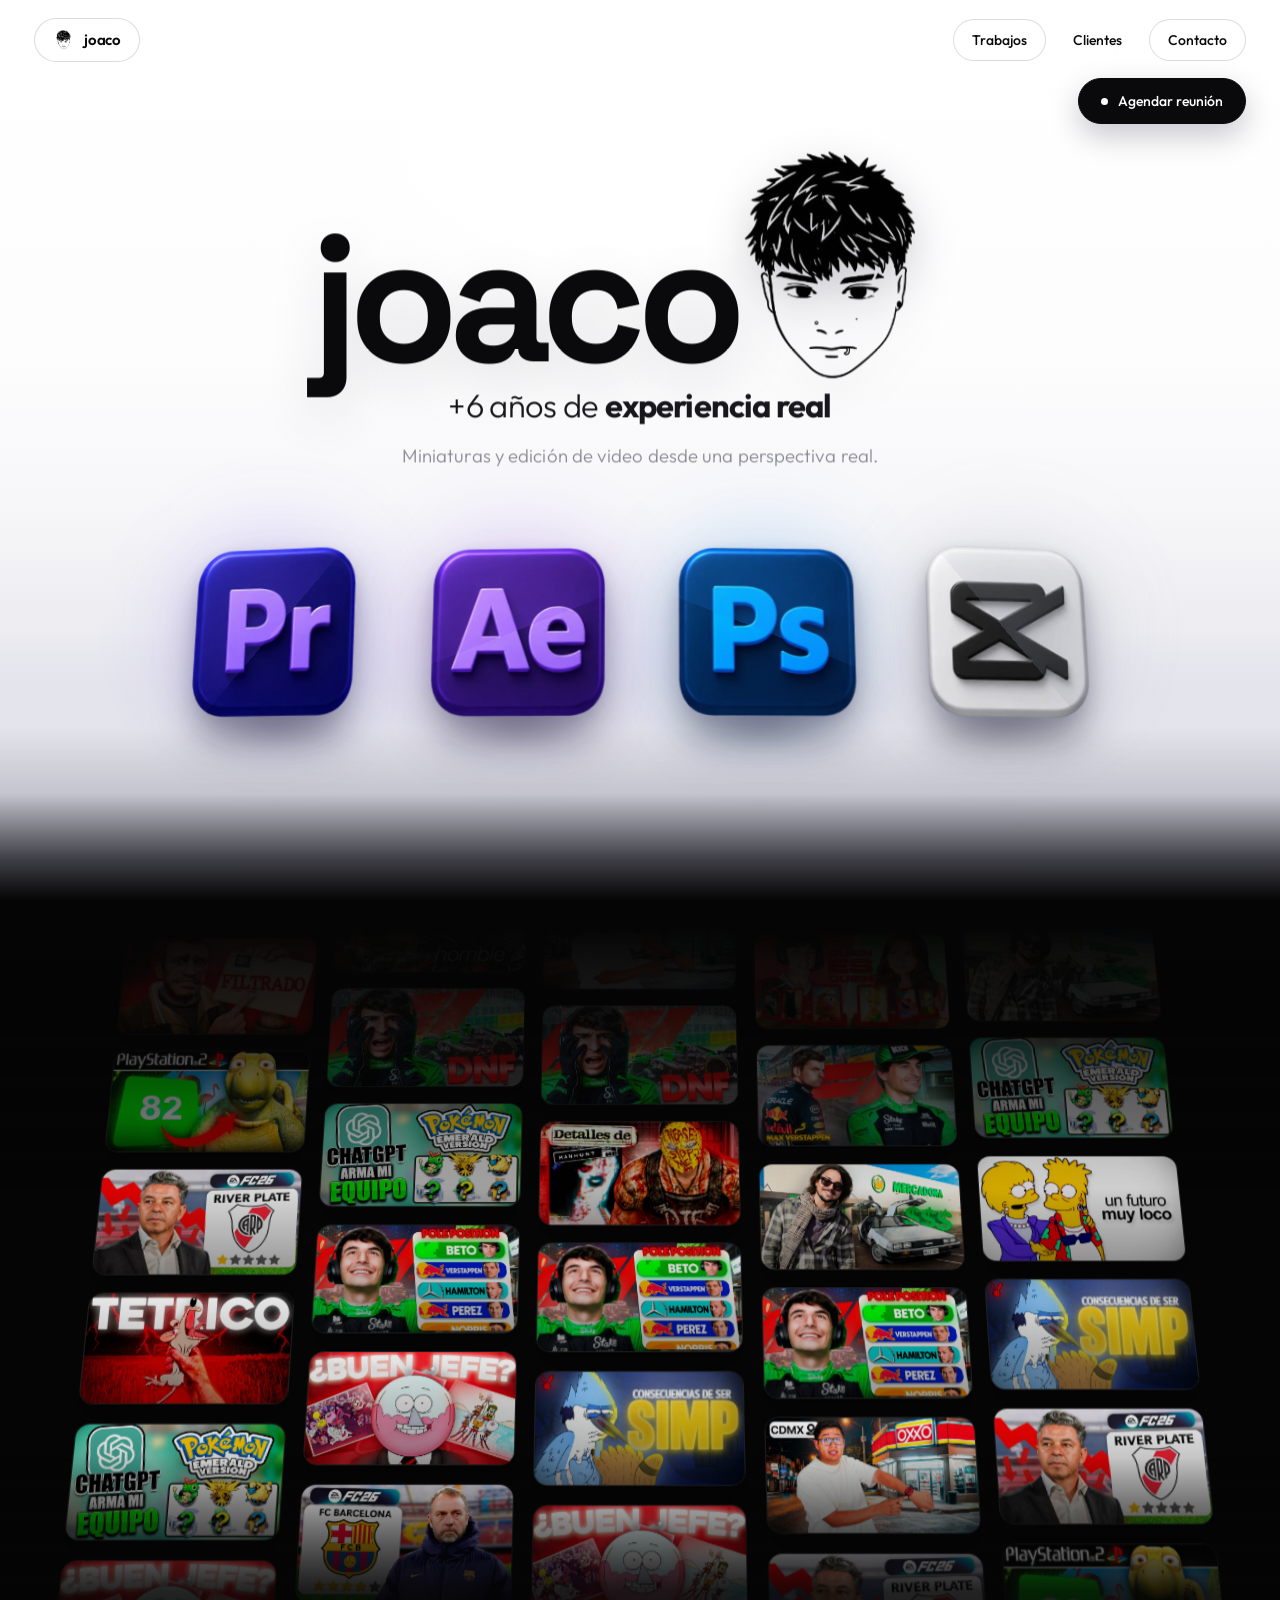
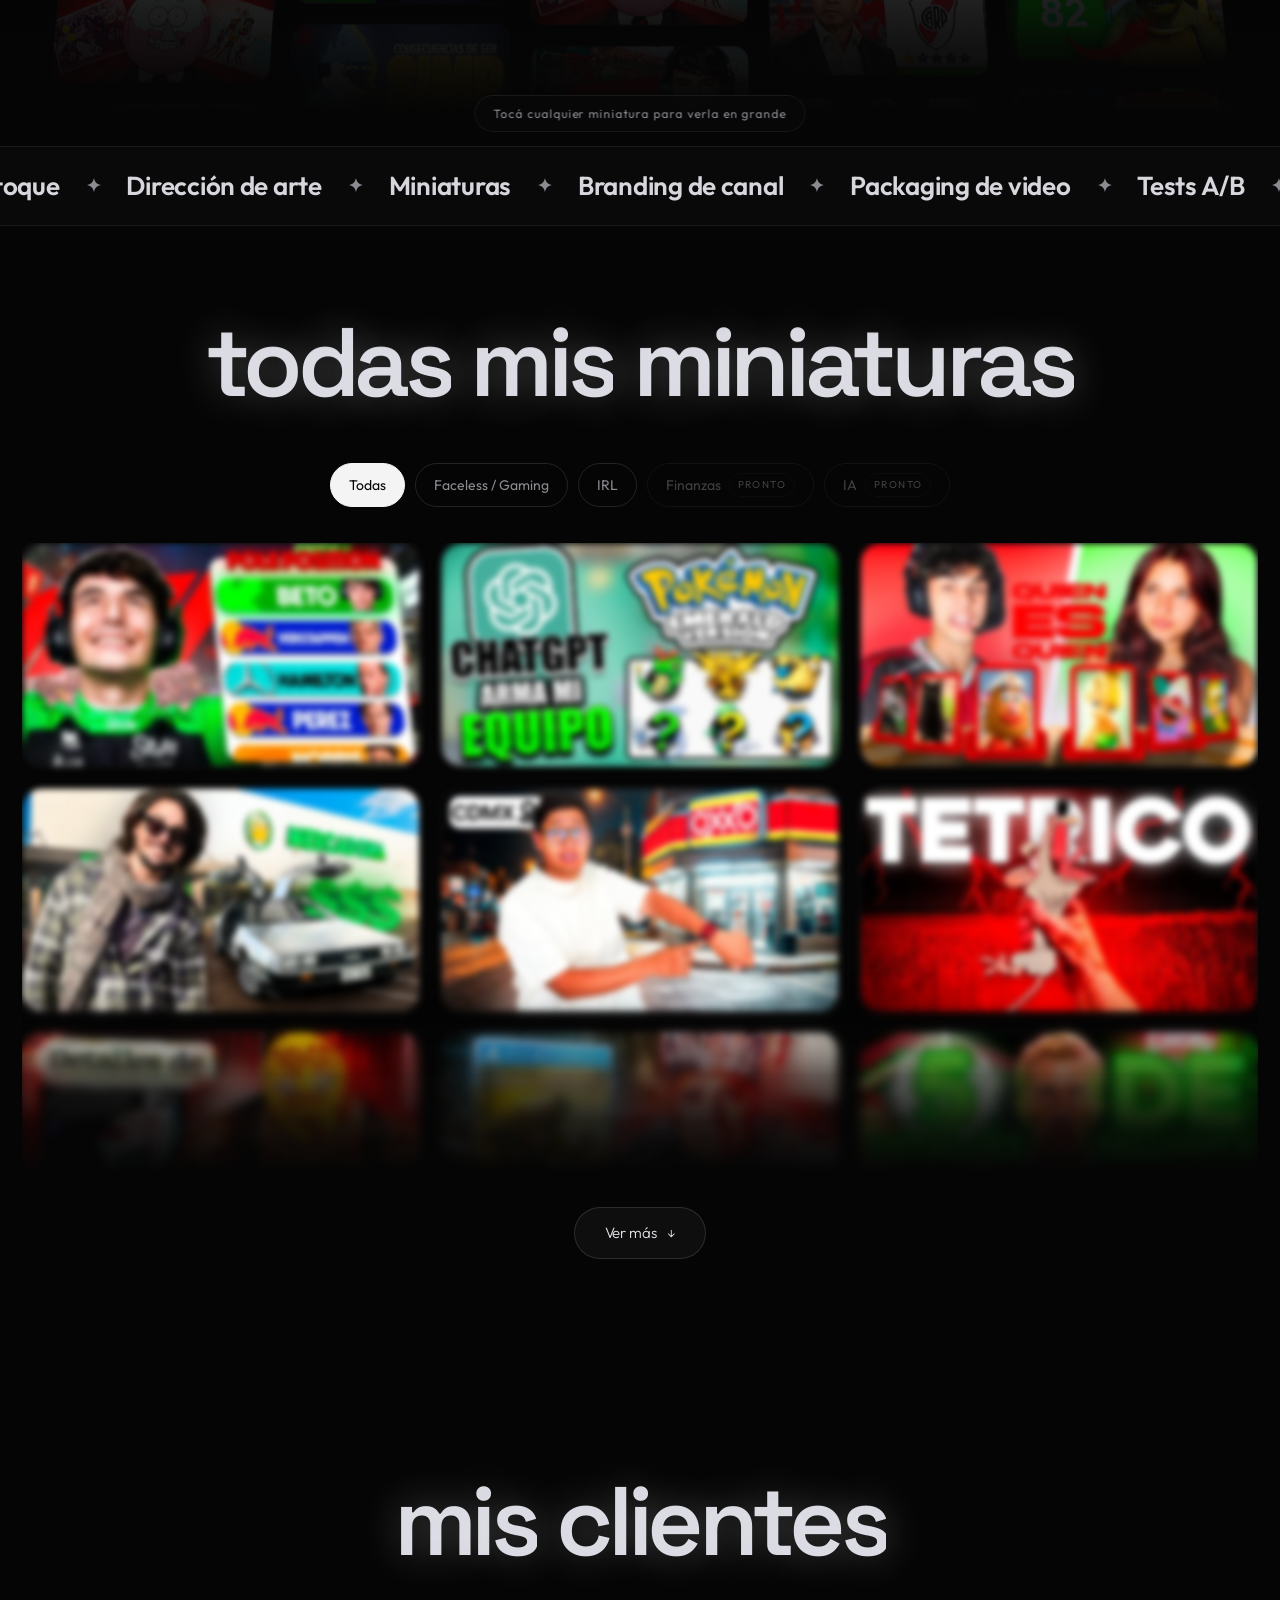
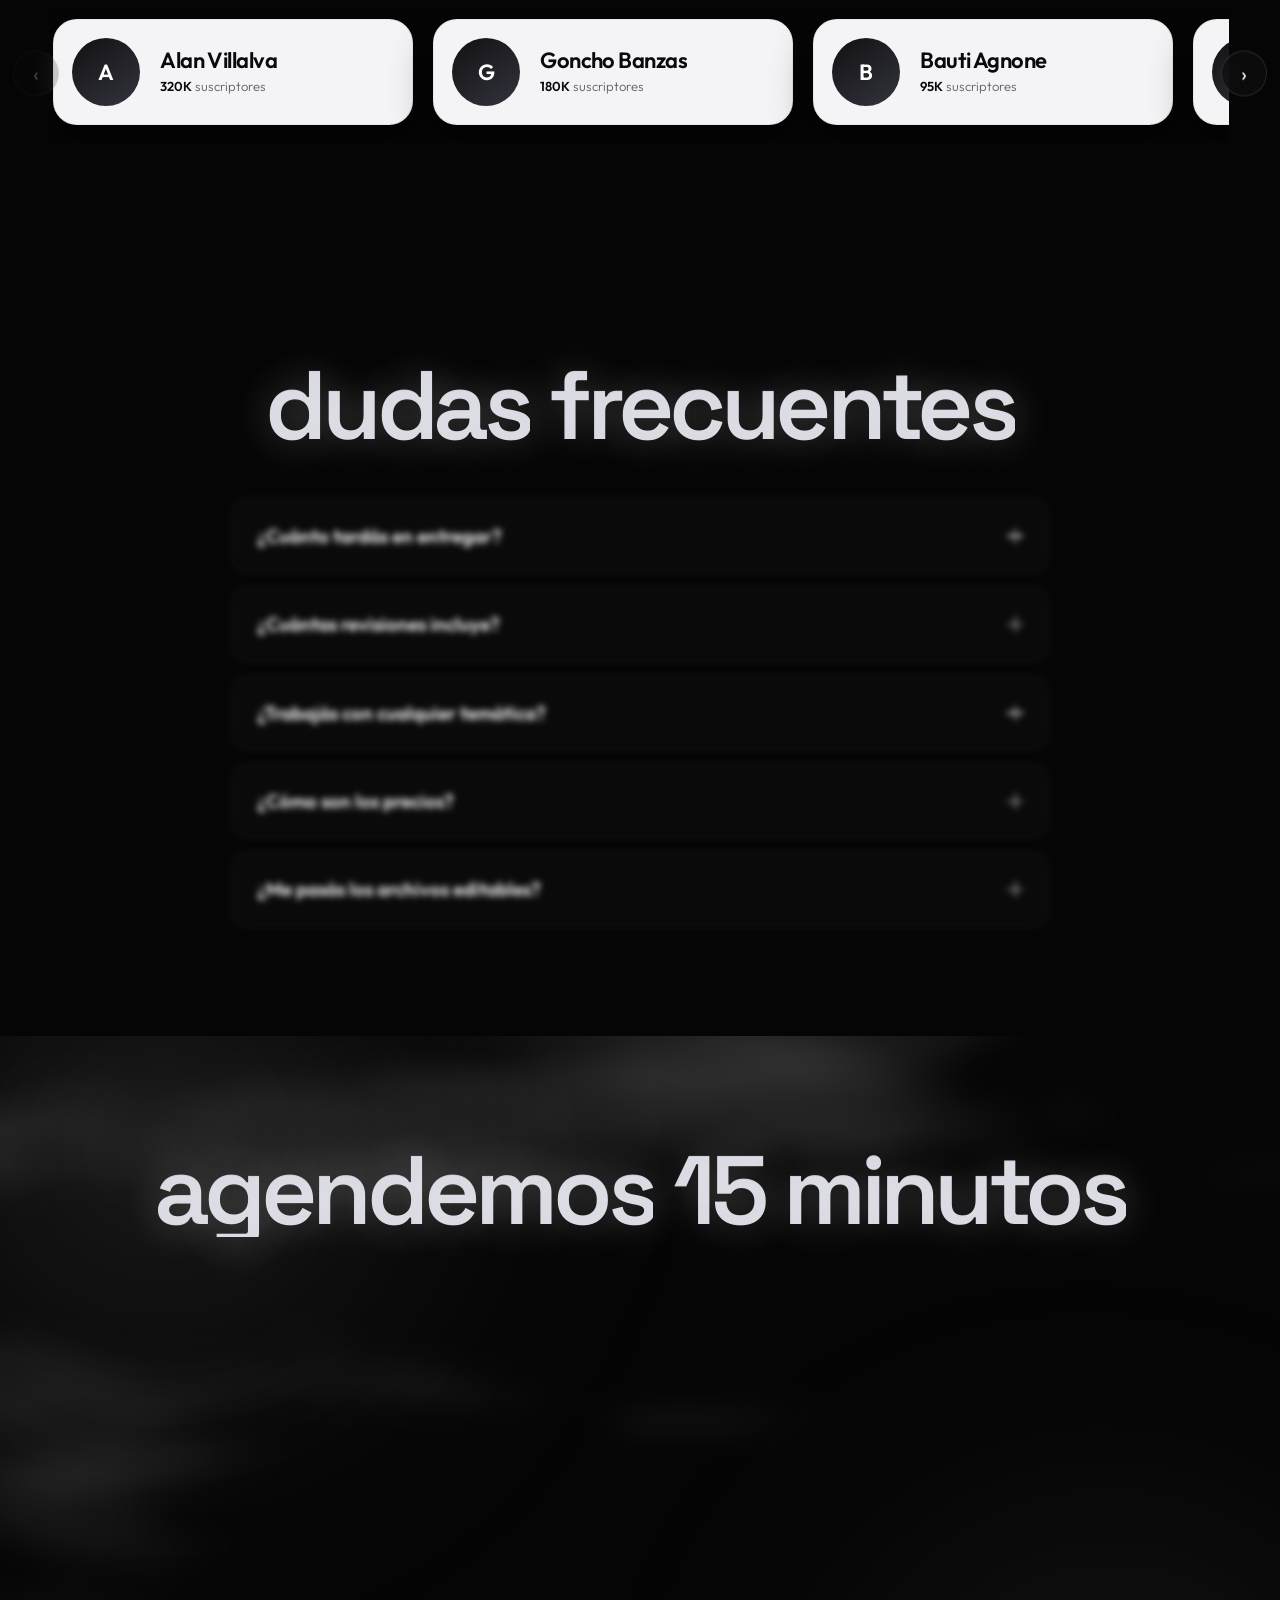
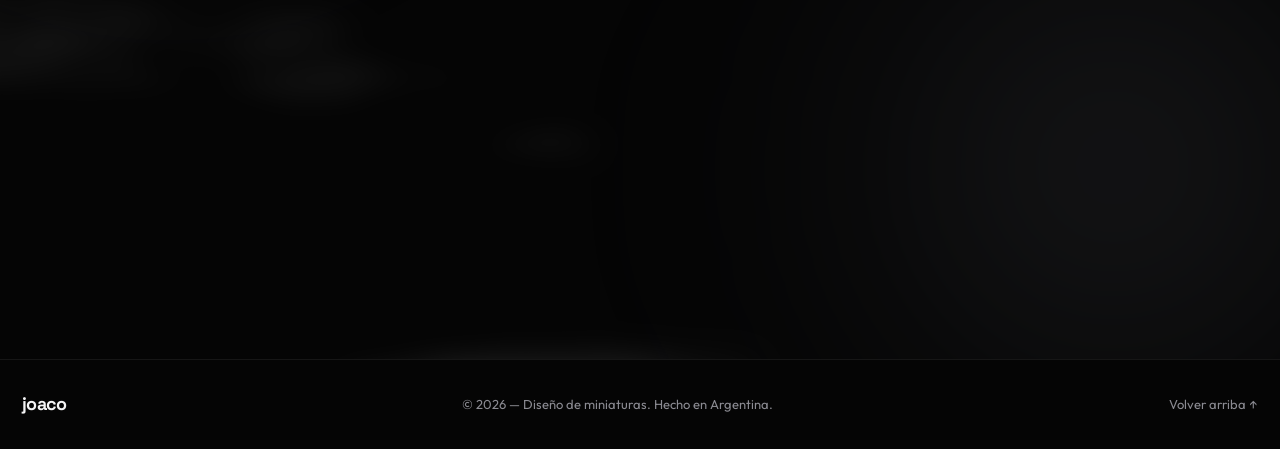
==== index.html @ 71550a5e "Once miniaturas nuevas y grilla plegable con desenfoque - Suma las 11 piezas del segundo archivo (F1" ====
<!DOCTYPE html>
<html lang="es">
<head>
<meta charset="UTF-8" />
<meta name="viewport" content="width=device-width, initial-scale=1" />
<title>Joaco — Diseño de miniaturas</title>
<meta name="description" content="Diseño profesional de miniaturas, branding de canal y packaging de video para el nicho o la temática que quieras." />
<meta name="theme-color" content="#ffffff" />
<meta property="og:title" content="Joaco — Diseño de miniaturas" />
<meta property="og:description" content="Trabajos, proceso y agenda para tu próximo video." />
<meta property="og:type" content="website" />
<link rel="icon" href="assets/brand/joaco-logo.webp" />
<link rel="preconnect" href="https://fonts.googleapis.com" />
<link rel="preconnect" href="https://fonts.gstatic.com" crossorigin />
<link href="https://fonts.googleapis.com/css2?family=Outfit:wght@200;300;400;500;600;700;800;900&family=Space+Grotesk:wght@500;600;700&display=swap" rel="stylesheet" />
<link rel="stylesheet" href="assets/css/style.css" />
</head>
<body>

<!-- ============ PRELOADER ============ -->
<div class="preloader" id="preloader">
  <div class="preloader__inner">
    <div class="preloader__word">joaco</div>
    <div class="preloader__bar"><span id="preBar"></span></div>
    <div class="preloader__num"><span id="preNum">0</span>%</div>
  </div>
</div>

<!-- ============ CURSOR ============ -->
<div class="cursor" id="cursor" aria-hidden="true"></div>
<div class="cursor-dot" id="cursorDot" aria-hidden="true"></div>

<!-- ============ NAV ============ -->
<header class="nav nav--light" id="nav">
  <a href="#inicio" class="nav__logo pill">
    <img src="assets/brand/joaco-logo.webp" alt="" class="nav__mark" /> joaco
  </a>

  <nav class="nav__links" id="navLinks" aria-label="Navegación principal">
    <a href="#proyectos" class="pill">Trabajos</a>
    <a href="#clientes" class="pill">Clientes</a>
    <a href="#contacto" class="pill">Contacto</a>
  </nav>

  <button class="nav__burger" id="burger" aria-label="Abrir menú" aria-expanded="false">
    <span></span><span></span>
  </button>
</header>

<a href="#contacto" class="floating-cta">
  <span class="dot"></span><span class="floating-cta__txt">Agendar reunión</span>
</a>

<main>

<!-- ============ HERO (fondo blanco + pared gris) ============ -->
<section class="hero" id="inicio">
  <div class="hero__light" aria-hidden="true"></div>
  <div class="hero__wall" aria-hidden="true"></div>

  <div class="hero__inner" data-parallax="-0.07">
    <h1 class="hero__word">
      <span class="hero__word-txt">joaco</span>
      <img class="hero__mark" src="assets/brand/joaco-logo.webp" alt="Logo de Joaco" />
    </h1>
    <p class="hero__tagline">+6 años de <em>experiencia real</em></p>
    <p class="hero__sub">Miniaturas y edición de video desde una perspectiva real.</p>
  </div>

  <div class="hero__fade" aria-hidden="true"></div>

  <!-- herramientas apoyadas contra la pared -->
  <div class="tools" id="tools" aria-label="Herramientas">
    <figure class="tool" style="--i:0;--c:#6d4bff">
      <span class="tool__bloom"></span>
      <img src="assets/logos/premiere.webp" alt="Adobe Premiere Pro" />
      <span class="tool__shadow"></span>
    </figure>
    <figure class="tool" style="--i:1;--c:#8b46ff">
      <span class="tool__bloom"></span>
      <img src="assets/logos/aftereffects.webp" alt="Adobe After Effects" />
      <span class="tool__shadow"></span>
    </figure>
    <figure class="tool" style="--i:2;--c:#1f8bff">
      <span class="tool__bloom"></span>
      <img src="assets/logos/photoshop.webp" alt="Adobe Photoshop" />
      <span class="tool__shadow"></span>
    </figure>
    <figure class="tool" style="--i:3;--c:#9aa0b4">
      <span class="tool__bloom"></span>
      <img src="assets/logos/capcut.webp" alt="CapCut" />
      <span class="tool__shadow"></span>
    </figure>
  </div>
</section>

<!-- ============ GALERÍA EN MOVIMIENTO ============ -->
<section class="gallery" id="galeria" aria-label="Miniaturas">
  <div class="gallery__stage">
    <div class="gallery__cols" id="galleryCols"></div>
  </div>
  <div class="gallery__fade gallery__fade--top" aria-hidden="true"></div>
  <div class="gallery__fade gallery__fade--bottom" aria-hidden="true"></div>
  <p class="gallery__hint">Tocá cualquier miniatura para verla en grande</p>
</section>

<!-- ============ MARQUEE ============ -->
<div class="ticker" aria-hidden="true">
  <div class="ticker__track" id="tickerTrack"></div>
</div>

<!-- ============ TRABAJOS ============ -->
<section class="section works" id="proyectos">
  <div class="wrap">
    <h2 class="stitle" id="worksTitle">
      <i class="spark s1" aria-hidden="true"></i>
      <i class="spark s2" aria-hidden="true"></i>
      <i class="spark s3" aria-hidden="true"></i>
      <span class="w">todas</span> <span class="w">mis</span> <span class="w">miniaturas</span>
    </h2>

    <div class="filters reveal" role="tablist" aria-label="Categorías">
      <button class="chip is-active" data-filter="todas" role="tab" aria-selected="true">Todas</button>
      <button class="chip" data-filter="faceless" role="tab" aria-selected="false">Faceless / Gaming</button>
      <button class="chip" data-filter="irl" role="tab" aria-selected="false">IRL</button>
      <button class="chip is-soon" disabled>Finanzas <i>pronto</i></button>
      <button class="chip is-soon" disabled>IA <i>pronto</i></button>
    </div>

    <div class="grid-wrap" id="gridWrap">
      <div class="grid" id="projectGrid"></div>
      <div class="grid__fade" aria-hidden="true"></div>
    </div>
    <button class="more" id="moreBtn" aria-expanded="false">
      <span class="more__txt">Ver más</span>
      <span class="more__ico" aria-hidden="true">↓</span>
    </button>
  </div>
</section>

<!-- ============ CLIENTES ============ -->
<section class="section clients" id="clientes">
  <div class="wrap">
    <h2 class="stitle"><span class="w">mis</span> <span class="w">clientes</span></h2>
  </div>

  <div class="rail reveal">
    <button class="rail__arrow rail__arrow--prev" id="railPrev" aria-label="Anterior">‹</button>
    <div class="rail__track" id="clientRail"></div>
    <button class="rail__arrow rail__arrow--next" id="railNext" aria-label="Siguiente">›</button>
  </div>
</section>

<!-- ============ FAQ ============ -->
<section class="section faq" id="faq">
  <div class="wrap wrap--narrow">
    <h2 class="stitle"><span class="w">dudas</span> <span class="w">frecuentes</span></h2>

    <div class="acc" id="acc">
      <div class="acc__item reveal">
        <button class="acc__head" aria-expanded="false"><span>¿Cuánto tardás en entregar?</span><i></i></button>
        <div class="acc__body"><p>Entre 24 y 48 horas por miniatura. Si tenés un lanzamiento con fecha, reservamos el lugar en la agenda y te confirmo el horario exacto de entrega.</p></div>
      </div>
      <div class="acc__item reveal">
        <button class="acc__head" aria-expanded="false"><span>¿Cuántas revisiones incluye?</span><i></i></button>
        <div class="acc__body"><p>Ilimitadas dentro del concepto elegido. Si querés cambiar de idea por completo, lo tomamos como una pieza nueva y te paso el precio antes de arrancar.</p></div>
      </div>
      <div class="acc__item reveal">
        <button class="acc__head" aria-expanded="false"><span>¿Trabajás con cualquier temática?</span><i></i></button>
        <div class="acc__body"><p>Sí. Gaming, autos, finanzas, viajes, entretenimiento o lo que tengas en la cabeza. Si el nicho es nuevo para mí, arranco investigando referencias antes de diseñar.</p></div>
      </div>
      <div class="acc__item reveal">
        <button class="acc__head" aria-expanded="false"><span>¿Cómo son los precios?</span><i></i></button>
        <div class="acc__body"><p>Por pieza o por paquete mensual. El paquete mensual baja el precio por miniatura y te asegura prioridad en la cola. Agendá la reunión y te paso la lista completa.</p></div>
      </div>
      <div class="acc__item reveal">
        <button class="acc__head" aria-expanded="false"><span>¿Me pasás los archivos editables?</span><i></i></button>
        <div class="acc__body"><p>Sí, PSD organizado por capas más los PNG exportados en 1280×720. Son tuyos, sin letra chica.</p></div>
      </div>
    </div>
  </div>
</section>

<!-- ============ CONTACTO / EMBUDO ============ -->
<section class="section contact" id="contacto">
  <div class="smoke smoke--soft" aria-hidden="true">
    <span class="smoke__wisp w2"></span>
    <span class="smoke__blob s1"></span>
    <span class="smoke__blob s2"></span>
  </div>

  <div class="wrap">
    <h2 class="stitle"><span class="w">agendemos</span> <span class="w">15 minutos</span></h2>

    <div class="funnel reveal" id="funnel">
      <div class="funnel__top">
        <ol class="funnel__steps" id="funnelSteps">
          <li class="is-active"><b>01</b><span>Proyecto</span></li>
          <li><b>02</b><span>Día y hora</span></li>
          <li><b>03</b><span>Tus datos</span></li>
        </ol>
        <div class="funnel__bar"><span id="funnelBar"></span></div>
      </div>

      <!-- PASO 1 -->
      <section class="panel is-active" data-step="1">
        <p class="panel__q">¿Con qué te doy una mano?</p>
        <div class="opts" data-group="servicio" data-multi="1">
          <button class="opt" data-value="Miniaturas">Miniaturas</button>
          <button class="opt" data-value="Branding de canal">Branding de canal</button>
          <button class="opt" data-value="Packaging de video">Packaging de video</button>
          <button class="opt" data-value="Otra cosa">Otra cosa</button>
        </div>

        <p class="panel__q">¿Cuántas piezas por mes?</p>
        <div class="opts" data-group="volumen">
          <button class="opt" data-value="1 a 4">1 a 4</button>
          <button class="opt" data-value="5 a 10">5 a 10</button>
          <button class="opt" data-value="Más de 10">Más de 10</button>
          <button class="opt" data-value="Todavía no sé">Todavía no sé</button>
        </div>

        <p class="panel__q">¿De qué temática es el canal?</p>
        <div class="opts" data-group="nicho">
          <button class="opt" data-value="Gaming">Gaming</button>
          <button class="opt" data-value="Entretenimiento">Entretenimiento</button>
          <button class="opt" data-value="Autos y motor">Autos y motor</button>
          <button class="opt" data-value="Finanzas">Finanzas</button>
          <button class="opt" data-value="Otra">Otra</button>
        </div>
      </section>

      <!-- PASO 2 -->
      <section class="panel" data-step="2">
        <div class="cal">
          <div class="cal__head">
            <button class="cal__nav" id="calPrev" aria-label="Mes anterior">‹</button>
            <span class="cal__month" id="calMonth">—</span>
            <button class="cal__nav" id="calNext" aria-label="Mes siguiente">›</button>
          </div>
          <div class="cal__dow" aria-hidden="true"><span>L</span><span>M</span><span>M</span><span>J</span><span>V</span><span>S</span><span>D</span></div>
          <div class="cal__grid" id="calGrid"></div>
          <p class="cal__note">Días hábiles, huso horario de Argentina (GMT−3).</p>
        </div>

        <div class="slots">
          <p class="panel__q" id="slotTitle">Elegí un día para ver los horarios</p>
          <div class="slots__list" id="slotList"></div>
        </div>
      </section>

      <!-- PASO 3 -->
      <section class="panel" data-step="3">
        <div class="form__row">
          <label class="field"><span>Nombre</span><input type="text" id="fName" placeholder="Cómo te llamás" /></label>
          <label class="field"><span>Email</span><input type="email" id="fMail" placeholder="vos@correo.com" /></label>
        </div>
        <label class="field"><span>Canal o link</span><input type="text" id="fChannel" placeholder="youtube.com/@tucanal" /></label>
        <label class="field"><span>Algo más que quieras contarme</span><textarea id="fMsg" rows="3" placeholder="Opcional"></textarea></label>

        <div class="summary" id="summary"></div>
        <p class="form__hint" id="funnelHint" role="status"></p>
      </section>

      <div class="funnel__nav">
        <button class="btn btn--ghost" id="fPrev" disabled>Atrás</button>
        <button class="btn" id="fNext">Siguiente</button>
      </div>
    </div>

    <div class="contact__links reveal">
      <a href="mailto:equinox.dgrafico@gmail.com">equinox.dgrafico@gmail.com</a>
      <a href="https://wa.me/" target="_blank" rel="noopener">WhatsApp</a>
      <a href="https://instagram.com/" target="_blank" rel="noopener">Instagram</a>
      <a href="https://x.com/" target="_blank" rel="noopener">X / Twitter</a>
    </div>
  </div>
</section>

</main>

<footer class="footer">
  <div class="wrap footer__in">
    <span class="footer__logo">joaco</span>
    <span>© <span id="year">2026</span> — Diseño de miniaturas. Hecho en Argentina.</span>
    <a href="#inicio" class="footer__top">Volver arriba ↑</a>
  </div>
</footer>

<!-- ============ VISOR A PANTALLA COMPLETA ============ -->
<div class="lb" id="lightbox" aria-hidden="true" role="dialog" aria-modal="true" aria-label="Miniatura ampliada">
  <div class="lb__backdrop" data-close></div>
  <div class="lb__scene">
    <span class="lb__glow" id="lbGlow" aria-hidden="true"></span>
    <figure class="lb__frame" id="lbFrame">
      <img id="lbImg" alt="" />
      <span class="lb__sheen" aria-hidden="true"></span>
    </figure>
  </div>
  <figcaption class="lb__caption" id="lbCaption"></figcaption>
  <button class="lb__btn lb__btn--close" id="lbClose" aria-label="Cerrar">✕</button>
  <button class="lb__btn lb__btn--prev" id="lbPrev" aria-label="Anterior">‹</button>
  <button class="lb__btn lb__btn--next" id="lbNext" aria-label="Siguiente">›</button>
</div>
<div class="flash" id="flash" aria-hidden="true"></div>

<script src="assets/js/main.js"></script>
</body>
</html>
---- assets/css/style.css ----
/* =========================================================
   Joaco XD — Portfolio de miniaturas
   Estilos: base, humo, galería 3D, visor a pantalla completa, parallax
   ========================================================= */

:root{
  --bg:#050505;
  --bg-2:#0a0a0b;
  --fg:#f4f4f5;
  --muted:#8b8b92;
  --line:rgba(255,255,255,.12);
  --line-soft:rgba(255,255,255,.07);
  --glass:rgba(255,255,255,.05);
  --cyan:#3ef0ff;
  --magenta:#ff3ea5;
  --radius:999px;
  --ease:cubic-bezier(.22,1,.36,1);
  --wrap:1240px;
  --font:'Outfit','Helvetica Neue',Helvetica,Arial,sans-serif;
}

*,*::before,*::after{box-sizing:border-box}

html{
  scroll-behavior:smooth;
  scroll-padding-top:110px;
  -webkit-text-size-adjust:100%;
}

body{
  margin:0;
  -webkit-user-select:none;user-select:none;
  -webkit-tap-highlight-color:transparent;
  background:var(--bg);
  color:var(--fg);
  font-family:var(--font);
  font-weight:400;
  line-height:1.6;
  overflow-x:hidden;
  -webkit-font-smoothing:antialiased;
}

body.is-locked{overflow:hidden}

img{display:block;max-width:100%}
a{color:inherit;text-decoration:none}
button{font:inherit;color:inherit;background:none;border:0;cursor:pointer}
em{font-style:italic}

input,textarea{-webkit-user-select:text;user-select:text}
::selection{background:var(--fg);color:var(--bg)}

.wrap{width:min(100% - 44px,var(--wrap));margin-inline:auto}
.wrap--narrow{width:min(100% - 44px,820px)}

/* ---------------- Preloader ---------------- */
.preloader{
  position:fixed;inset:0;z-index:999;
  display:grid;place-items:center;
  background:var(--bg);
  transition:opacity .7s var(--ease),visibility .7s var(--ease);
}
.preloader.is-done{opacity:0;visibility:hidden}
.preloader__inner{display:grid;justify-items:center;gap:20px;width:min(86vw,420px)}
.preloader__word{font-family:'Space Grotesk',var(--font);font-size:clamp(34px,7vw,56px);font-weight:700;letter-spacing:-.05em}
.preloader__bar{height:2px;width:100%;background:var(--line-soft);overflow:hidden}
.preloader__bar span{display:block;height:100%;width:0;background:var(--fg);transition:width .2s linear}
.preloader__num{font-size:13px;color:var(--muted);letter-spacing:.14em}

/* ---------------- Cursor ---------------- */
.cursor,.cursor-dot{
  position:fixed;top:0;left:0;z-index:900;pointer-events:none;
  border-radius:50%;mix-blend-mode:difference;
  opacity:0;transition:opacity .3s ease,width .3s var(--ease),height .3s var(--ease);
}
.cursor{width:34px;height:34px;border:1px solid rgba(255,255,255,.65)}
.cursor-dot{width:5px;height:5px;background:#fff}
.cursor.is-on{opacity:1}
.cursor-dot.is-on{opacity:1}
.cursor.is-hover{width:66px;height:66px;border-color:#fff;background:rgba(255,255,255,.08)}

/* ---------------- Nav ---------------- */
.nav{
  position:fixed;top:0;left:0;right:0;z-index:500;
  display:flex;align-items:center;justify-content:space-between;gap:16px;
  padding:18px clamp(16px,3vw,34px);
  transition:transform .5s var(--ease),background .4s ease,backdrop-filter .4s ease;
}
.nav.is-hidden{transform:translateY(-120%)}
.nav.is-stuck{background:rgba(5,5,5,.6);backdrop-filter:blur(14px);border-bottom:1px solid var(--line-soft)}

.pill{
  display:inline-flex;align-items:center;justify-content:center;
  padding:9px 18px;border-radius:var(--radius);
  border:1px solid var(--line);background:rgba(10,10,10,.45);
  backdrop-filter:blur(10px);
  font-size:14px;font-weight:500;white-space:nowrap;
  transition:background .3s ease,border-color .3s ease,transform .3s var(--ease);
}
.pill:hover{background:rgba(255,255,255,.1);border-color:rgba(255,255,255,.35);transform:translateY(-2px)}

.nav__logo{display:inline-flex;align-items:center;gap:9px;font-weight:600;letter-spacing:-.01em;font-size:15px}
.nav__mark{height:20px;width:auto;mix-blend-mode:multiply}
.nav--light .pill{background:rgba(255,255,255,.72);border-color:rgba(10,10,20,.14);color:#0a0a0c}
.nav--light .pill:hover{background:#0a0a0c;color:#fff;border-color:#0a0a0c}
.nav--light .nav__mark{mix-blend-mode:multiply}
.nav--light.is-stuck{background:rgba(255,255,255,.72);border-bottom-color:rgba(10,10,20,.08)}
.nav--light .nav__burger{background:rgba(255,255,255,.72);border-color:rgba(10,10,20,.14)}
.nav--light .nav__burger span{background:#0a0a0c}
.nav:not(.nav--light) .nav__mark{filter:invert(1);mix-blend-mode:screen}
.floating-cta.floating-cta--light{background:#0a0a0c;color:#fff;border-color:#0a0a0c;box-shadow:0 12px 30px rgba(10,10,30,.22)}
.floating-cta.floating-cta--light .dot{background:#fff}
.floating-cta.floating-cta--light:hover{background:#fff;color:#0a0a0c;border-color:rgba(10,10,20,.16)}
.floating-cta.floating-cta--light:hover .dot{background:#0a0a0c}
.nav__links{display:flex;gap:8px}
.nav__links a.is-active{background:rgba(255,255,255,.14);border-color:rgba(255,255,255,.4)}

.nav__burger{display:none;width:44px;height:44px;border:1px solid var(--line);border-radius:var(--radius);background:rgba(10,10,10,.5);backdrop-filter:blur(10px);position:relative}
.nav__burger span{position:absolute;left:12px;width:20px;height:1.5px;background:var(--fg);transition:transform .35s var(--ease),opacity .25s ease}
.nav__burger span:nth-child(1){top:17px}
.nav__burger span:nth-child(2){top:26px}
.nav__burger.is-open span:nth-child(1){transform:translateY(4.5px) rotate(45deg)}
.nav__burger.is-open span:nth-child(2){transform:translateY(-4.5px) rotate(-45deg)}

/* CTA flotante */
.floating-cta{
  position:fixed;top:78px;right:clamp(16px,3vw,34px);z-index:500;
  display:inline-flex;align-items:center;gap:10px;
  padding:11px 22px;border-radius:var(--radius);
  border:1px solid rgba(255,255,255,.35);
  background:rgba(12,12,12,.6);backdrop-filter:blur(12px);
  font-size:14px;font-weight:500;
  transition:background .3s ease,transform .35s var(--ease),border-color .3s ease;
}
.floating-cta:hover{background:#fff;color:#050505;transform:translateY(-2px)}
.floating-cta.is-away{opacity:0;visibility:hidden;transition:opacity .35s ease,visibility .35s ease}
.floating-cta .dot{width:7px;height:7px;border-radius:50%;background:var(--fg);animation:pulse 2s infinite}
.floating-cta:hover .dot{background:#050505}
@keyframes pulse{0%,100%{opacity:1;transform:scale(1)}50%{opacity:.35;transform:scale(.8)}}

/* ---------------- Humo / fondo ---------------- */
.smoke{position:absolute;inset:0;overflow:hidden;pointer-events:none;z-index:0}

.smoke__wisp{
  position:absolute;inset:-45%;
  background-image:url("data:image/svg+xml,%3Csvg xmlns='http://www.w3.org/2000/svg' width='1400' height='1400'%3E%3Cfilter id='s' x='0' y='0' width='100%25' height='100%25'%3E%3CfeTurbulence type='fractalNoise' baseFrequency='0.0032 0.011' numOctaves='5' seed='11'/%3E%3CfeColorMatrix type='matrix' values='0 0 0 0 1 0 0 0 0 1 0 0 0 0 1 3.1 0 0 0 -1.62'/%3E%3C/filter%3E%3Crect width='1400' height='1400' filter='url(%23s)'/%3E%3C/svg%3E");
  background-size:cover;background-position:center;
  mix-blend-mode:screen;
  will-change:transform;
}
.smoke__wisp.w1{opacity:.5;filter:blur(5px) contrast(1.35);animation:wisp1 46s linear infinite}
.smoke__wisp.w2{
  opacity:.34;filter:blur(12px) contrast(1.5);animation:wisp2 66s linear infinite;
  background-image:url("data:image/svg+xml,%3Csvg xmlns='http://www.w3.org/2000/svg' width='1400' height='1400'%3E%3Cfilter id='s2' x='0' y='0' width='100%25' height='100%25'%3E%3CfeTurbulence type='fractalNoise' baseFrequency='0.0016 0.0075' numOctaves='6' seed='31'/%3E%3CfeColorMatrix type='matrix' values='0 0 0 0 1 0 0 0 0 1 0 0 0 0 1 3.6 0 0 0 -2.05'/%3E%3C/filter%3E%3Crect width='1400' height='1400' filter='url(%23s2)'/%3E%3C/svg%3E");
}
.smoke__wisp.w3{
  opacity:.16;filter:blur(34px) contrast(1.1);animation:wisp3 84s linear infinite;
  background-image:url("data:image/svg+xml,%3Csvg xmlns='http://www.w3.org/2000/svg' width='1000' height='1000'%3E%3Cfilter id='s3' x='0' y='0' width='100%25' height='100%25'%3E%3CfeTurbulence type='fractalNoise' baseFrequency='0.0011 0.0032' numOctaves='4' seed='7'/%3E%3CfeColorMatrix type='matrix' values='0 0 0 0 1 0 0 0 0 1 0 0 0 0 1 2.6 0 0 0 -1.25'/%3E%3C/filter%3E%3Crect width='1000' height='1000' filter='url(%23s3)'/%3E%3C/svg%3E");
}

@keyframes wisp1{
  0%{transform:rotate(0deg) scale(1.05) translate3d(0,0,0)}
  50%{transform:rotate(180deg) scale(1.3) translate3d(3%,-2%,0)}
  100%{transform:rotate(360deg) scale(1.05) translate3d(0,0,0)}
}
@keyframes wisp2{
  0%{transform:rotate(0deg) scale(1.25) translate3d(0,0,0)}
  50%{transform:rotate(-170deg) scale(1) translate3d(-4%,3%,0)}
  100%{transform:rotate(-360deg) scale(1.25) translate3d(0,0,0)}
}
@keyframes wisp3{
  0%{transform:rotate(12deg) scale(1.4)}
  50%{transform:rotate(-140deg) scale(1.1)}
  100%{transform:rotate(-348deg) scale(1.4)}
}

.smoke__blob{
  position:absolute;border-radius:50%;
  filter:blur(90px);mix-blend-mode:screen;will-change:transform;
}
.smoke__blob.s1{
  width:56vw;height:56vw;left:-10vw;top:-14vw;
  background:radial-gradient(circle at 40% 40%,rgba(255,255,255,.22),rgba(150,150,165,.06) 48%,transparent 70%);
  animation:drift1 30s linear infinite;
}
.smoke__blob.s2{
  width:60vw;height:60vw;right:-14vw;bottom:-18vw;
  background:radial-gradient(circle at 55% 45%,rgba(225,230,255,.18),rgba(120,120,145,.05) 50%,transparent 72%);
  animation:drift2 38s linear infinite;
}
.smoke__veil{
  position:absolute;inset:-10%;
  background:
    radial-gradient(72% 58% at 50% 42%,transparent 0%,rgba(5,5,5,.42) 52%,rgba(5,5,5,.88) 82%,#050505 100%),
    radial-gradient(38% 30% at 50% 48%,rgba(5,5,5,.5),transparent 70%),
    linear-gradient(180deg,rgba(5,5,5,.6),transparent 24%,transparent 58%,#050505 97%);
}
.smoke--soft .smoke__wisp{opacity:.22}
.smoke--soft .smoke__blob{opacity:.45}

@keyframes drift1{
  0%{transform:translate3d(0,0,0) scale(1)}
  50%{transform:translate3d(6vw,4vh,0) scale(1.18)}
  100%{transform:translate3d(0,0,0) scale(1)}
}
@keyframes drift2{
  0%{transform:translate3d(0,0,0) scale(1.05)}
  50%{transform:translate3d(-7vw,-5vh,0) scale(.9)}
  100%{transform:translate3d(0,0,0) scale(1.05)}
}

.grain{
  position:absolute;inset:0;z-index:1;pointer-events:none;opacity:.055;
  background-image:url("data:image/svg+xml,%3Csvg xmlns='http://www.w3.org/2000/svg' width='160' height='160'%3E%3Cfilter id='n'%3E%3CfeTurbulence type='fractalNoise' baseFrequency='.85' numOctaves='3'/%3E%3C/filter%3E%3Crect width='160' height='160' filter='url(%23n)'/%3E%3C/svg%3E");
  animation:grain 1.1s steps(3) infinite;
}
@keyframes grain{
  0%{transform:translate(0,0)}33%{transform:translate(-4%,3%)}66%{transform:translate(3%,-3%)}100%{transform:translate(0,0)}
}

/* ---------------- Hero (blanco que se desvanece en pared gris) ---------------- */
.hero{
  position:relative;min-height:100svh;
  display:grid;place-items:center;
  padding:clamp(100px,13vh,150px) 22px clamp(330px,46vh,500px);
  background:#ffffff;color:#0a0a0c;
  overflow:hidden;isolation:isolate;
}
/* luz de arriba, se va apagando hacia abajo */
.hero__light{
  position:absolute;inset:0;z-index:0;
  background:
    radial-gradient(52% 38% at 50% 16%,#ffffff 0%,rgba(255,255,255,0) 72%),
    linear-gradient(180deg,#ffffff 0%,#fdfdfe 38%,#f7f7f9 56%,#efeff3 66%,#e9e9ef 74%,#e6e6ec 100%);
}
/* la pared: sube desde el marco de abajo */
.hero__wall{
  position:absolute;left:0;right:0;bottom:0;height:30%;z-index:1;
  background:
    linear-gradient(180deg,rgba(226,226,235,0) 0%,rgba(226,226,235,.7) 20%,#e2e2e9 58%,#dadae3 100%);
}
/* el blanco se apaga hacia el negro de la galería */
.hero__fade{
  position:absolute;left:0;right:0;bottom:0;height:19%;z-index:4;pointer-events:none;
  background:linear-gradient(180deg,
    rgba(228,228,236,0) 0%,
    rgba(120,120,135,.28) 38%,
    rgba(28,28,36,.82) 76%,
    #050505 100%);
}
.hero__inner{position:relative;z-index:3;text-align:center;width:min(100%,1080px);will-change:transform}

.hero__word{
  display:flex;align-items:baseline;justify-content:center;
  gap:0;margin:0;
  font-family:'Space Grotesk',var(--font);
  font-weight:700;font-size:clamp(66px,14vw,200px);
  line-height:.86;letter-spacing:-.055em;
}
.hero__word-txt{
  position:relative;z-index:1;
  text-shadow:0 .1em .3em rgba(12,12,38,.12);
}
/* el logo se monta sobre la última letra y apoya en la línea de base */
.hero__mark{
  position:relative;z-index:2;
  width:auto;height:1.34em;
  margin-left:-.17em;
  transform:translateY(.16em) rotate(1.5deg);
  filter:drop-shadow(0 16px 22px rgba(10,10,30,.22));
}
.hero__tagline{
  margin:.07em 0 0;
  font-size:clamp(18px,2.55vw,36px);font-weight:300;letter-spacing:-.022em;color:#17171c;
}
.hero__tagline em{font-weight:700;font-style:normal;letter-spacing:-.025em}
.hero__sub{
  margin:.55em auto 0;max-width:62ch;
  font-size:clamp(12px,1.45vw,20px);font-weight:300;letter-spacing:.005em;color:#8a8a95;
}

/* ---------------- Herramientas (studio) ---------------- */
.tools{
  position:absolute;left:50%;bottom:30%;z-index:2;
  transform:translate(-50%,50%);
  display:flex;align-items:center;gap:clamp(16px,4vw,74px);
  perspective:1200px;perspective-origin:50% 40%;
  pointer-events:none;
}
.tool{
  position:relative;margin:0;
  width:clamp(104px,15vw,214px);aspect-ratio:1;
  transform-style:preserve-3d;
  animation:toolFloat 8s ease-in-out infinite;
  animation-delay:calc(var(--i) * -1.9s);
}
.tool img{
  width:100%;height:100%;
  transform:
    rotateX(calc(9deg + var(--my,0) * 4deg))
    rotateY(calc((var(--i) - 1.5) * 7deg + var(--mx,0) * 6deg));
  filter:
    drop-shadow(0 26px 22px rgba(14,14,38,.26))
    drop-shadow(0 6px 8px rgba(14,14,38,.16));
  transition:transform .5s var(--ease);
}
/* deep glow: cada app tira su color contra la pared */
.tool__bloom{
  position:absolute;inset:-22%;z-index:-2;border-radius:50%;
  background:radial-gradient(circle,var(--c) 0%,transparent 62%);
  filter:blur(44px);opacity:.42;
}
/* sombra de estudio apoyada en la pared */
.tool__shadow{
  position:absolute;left:50%;bottom:-11%;z-index:-1;
  width:86%;height:22%;
  transform:translateX(-50%) scaleY(calc(1 - var(--my,0) * .12));
  background:radial-gradient(ellipse at center,rgba(16,16,42,.42) 0%,rgba(16,16,42,.16) 45%,transparent 72%);
  filter:blur(13px);
}
@keyframes toolFloat{
  0%,100%{transform:translateY(0) rotate(0deg)}
  50%{transform:translateY(-15px) rotate(-.6deg)}
}

/* ---------------- Galería en movimiento ---------------- */
.gallery{
  position:relative;
  height:clamp(540px,94vh,920px);
  margin-top:0;
  overflow:hidden;
  perspective:2000px;
  perspective-origin:50% 36%;
  z-index:2;
}
.gallery__stage{
  position:absolute;top:-18%;bottom:-18%;left:50%;
  width:min(1320px,85vw);
  transform:translateX(-50%) rotateX(21deg);
  transform-origin:50% 42%;
  transform-style:preserve-3d;
  will-change:transform;
}
.gallery__cols{
  display:grid;
  grid-template-columns:repeat(5,1fr);
  gap:clamp(10px,1.4vw,22px);
  height:100%;
}
.gcol{position:relative;overflow:hidden}
.gcol__inner{display:grid;gap:clamp(10px,1.4vw,22px);will-change:transform}
.gthumb{
  position:relative;cursor:pointer;
  border-radius:14px;
  overflow:hidden;
  aspect-ratio:16/9;
  border:1px solid rgba(255,255,255,.1);
  box-shadow:0 10px 24px rgba(0,0,0,.55);
  transition:transform .5s var(--ease),box-shadow .5s var(--ease);
  contain:paint;
}
.gthumb img{width:100%;height:100%;object-fit:cover}
.gthumb::after{
  content:"";position:absolute;inset:0;
  background:linear-gradient(180deg,rgba(0,0,0,.08),rgba(0,0,0,.42));
  transition:opacity .5s var(--ease);
}
.gthumb:hover{transform:translateZ(60px) scale(1.04);box-shadow:0 26px 60px rgba(0,0,0,.75)}
.gthumb:hover::after{opacity:0}

.gallery__fade{position:absolute;left:0;right:0;height:34%;pointer-events:none;z-index:3}
.gallery__fade--top{top:0;background:linear-gradient(#050505 10%,rgba(5,5,5,.8) 48%,transparent)}
.gallery__fade--bottom{bottom:0;background:linear-gradient(transparent,rgba(5,5,5,.85) 46%,#050505 88%)}

/* ---------------- Ticker ---------------- */
.ticker{
  position:relative;z-index:4;
  border-top:1px solid var(--line-soft);border-bottom:1px solid var(--line-soft);
  padding:18px 0;overflow:hidden;background:rgba(255,255,255,.02);
}
.ticker__track{
  display:flex;align-items:center;gap:26px;width:max-content;
  animation:ticker 34s linear infinite;
  font-size:clamp(16px,2.4vw,26px);font-weight:600;letter-spacing:-.01em;color:#d6d6dc;
}
.ticker__track i{color:var(--muted);font-style:normal;font-size:.7em}
@keyframes ticker{to{transform:translateX(-50%)}}

/* ---------------- Secciones ---------------- */
.section{position:relative;padding:clamp(86px,12vh,156px) 0;z-index:3}
.reveal{
  opacity:0;transform:translateY(38px);filter:blur(14px);
  transition:opacity .9s var(--ease),transform .9s var(--ease),filter .9s var(--ease);
}
.reveal.is-in{opacity:1;transform:none;filter:blur(0)}

/* Título de sección: 3D, brillo y destellos */
.works{padding-top:clamp(70px,10vh,120px)}
.stitle{
  position:relative;
  margin:0 auto clamp(34px,6vh,64px);
  font-family:'Space Grotesk',var(--font);
  font-weight:600;font-size:clamp(36px,7.6vw,110px);
  line-height:.96;letter-spacing:-.055em;text-align:center;
  perspective:900px;
  will-change:transform;
}
.stitle .w{
  display:inline-block;position:relative;
  opacity:0;transform:rotateX(52deg) translateY(.34em);filter:blur(12px);
  transition:opacity .9s var(--ease),transform 1s var(--ease),filter .9s var(--ease);
  transform-origin:50% 100%;
  background:linear-gradient(105deg,#d9d9e2 0%,#d9d9e2 38%,#ffffff 47%,#ffffff 53%,#d9d9e2 62%,#d9d9e2 100%);
  background-size:280% 100%;background-position:120% 0;
  -webkit-background-clip:text;background-clip:text;
  -webkit-text-fill-color:transparent;color:transparent;
  text-shadow:0 0 42px rgba(255,255,255,.26),0 0 100px rgba(255,255,255,.12);
}
.stitle.is-in .w{opacity:1;transform:none;filter:blur(0);animation:shineText 7s var(--ease) infinite}
.stitle.is-in .w:nth-of-type(2){transition-delay:.1s;animation-delay:.18s}
.stitle.is-in .w:nth-of-type(3){transition-delay:.2s;animation-delay:.36s}
@keyframes shineText{
  0%,55%{background-position:120% 0}
  85%,100%{background-position:-40% 0}
}

/* destellos (sólo en el título de las miniaturas) */
.stitle .spark{
  position:absolute;width:clamp(18px,2.4vw,36px);aspect-ratio:1;
  background:
    radial-gradient(circle,rgba(255,255,255,.95) 0%,rgba(255,255,255,0) 62%),
    conic-gradient(from 0deg,transparent 0deg,rgba(255,255,255,.9) 6deg,transparent 12deg,
      transparent 84deg,rgba(255,255,255,.9) 90deg,transparent 96deg,
      transparent 174deg,rgba(255,255,255,.9) 180deg,transparent 186deg,
      transparent 264deg,rgba(255,255,255,.9) 270deg,transparent 276deg);
  opacity:0;pointer-events:none;
  animation:twinkle 3.6s ease-in-out infinite;
}
.stitle .s1{left:6%;top:2%;animation-delay:.2s}
.stitle .s2{right:8%;top:20%;animation-delay:1.6s;width:clamp(14px,1.8vw,26px)}
.stitle .s3{left:22%;bottom:-4%;animation-delay:2.9s;width:clamp(12px,1.5vw,22px)}
@keyframes twinkle{
  0%,58%,100%{opacity:0;transform:scale(.35) rotate(0deg)}
  68%{opacity:.95;transform:scale(1) rotate(26deg)}
  78%{opacity:.4;transform:scale(.85) rotate(42deg)}
  87%{opacity:.8;transform:scale(1.08) rotate(58deg)}
  96%{opacity:0;transform:scale(.45) rotate(74deg)}
}

/* Proyectos *//* Proyectos */
.filters{display:flex;flex-wrap:wrap;gap:10px;margin-bottom:clamp(26px,4vh,42px)}
.works .filters{justify-content:center}
.chip{
  padding:9px 18px;border-radius:var(--radius);border:1px solid var(--line);
  font-size:14px;color:var(--muted);transition:all .3s var(--ease);
}
.chip:hover{color:var(--fg);border-color:rgba(255,255,255,.36)}
.chip.is-active{background:var(--fg);color:#050505;border-color:var(--fg)}
.chip.is-soon{opacity:.45;cursor:default;display:inline-flex;align-items:center;gap:8px}
.chip.is-soon:hover{color:var(--muted);border-color:var(--line)}
.chip.is-soon i{
  font-style:normal;font-size:10px;letter-spacing:.14em;text-transform:uppercase;
  padding:3px 8px;border-radius:var(--radius);border:1px solid var(--line-soft);
}

.grid-wrap{
  position:relative;
  overflow:hidden;
  transition:max-height .85s var(--ease);
}
.grid{display:grid;grid-template-columns:repeat(3,1fr);gap:clamp(12px,1.6vw,22px)}

/* desvanecido con blur mientras está plegado */
.grid__fade{
  position:absolute;left:-6px;right:-6px;bottom:0;height:clamp(140px,22vh,230px);
  pointer-events:none;z-index:4;
  background:linear-gradient(180deg,rgba(5,5,5,0) 0%,rgba(5,5,5,.5) 42%,rgba(5,5,5,.88) 74%,#050505 100%);
  backdrop-filter:blur(5px);
  -webkit-mask-image:linear-gradient(180deg,transparent 0%,#000 52%);
  mask-image:linear-gradient(180deg,transparent 0%,#000 52%);
  opacity:1;transition:opacity .5s var(--ease);
}
.grid-wrap.is-open .grid__fade{opacity:0}

/* botón ver más */
.more{
  display:flex;align-items:center;gap:10px;
  margin:clamp(22px,4vh,38px) auto 0;
  padding:13px 30px;border-radius:var(--radius);
  border:1px solid var(--line);background:rgba(255,255,255,.04);
  font-size:15px;font-weight:300;letter-spacing:-.01em;color:#e6e6ec;
  transition:background .35s ease,border-color .35s ease,transform .35s var(--ease);
}
.more:hover{background:var(--fg);color:#0a0a0c;border-color:var(--fg);transform:translateY(-2px)}
.more__ico{font-size:13px;transition:transform .45s var(--ease)}
.more[aria-expanded="true"] .more__ico{transform:rotate(180deg)}
.tile{
  position:relative;cursor:pointer;border-radius:20px;overflow:hidden;aspect-ratio:16/9;
  border:1px solid var(--line-soft);background:#0b0b0c;
  transition:transform .6s var(--ease),opacity .45s ease,border-color .4s ease;
  will-change:transform;
}
.tile.is-hidden{display:none}
.tile img{width:100%;height:100%;object-fit:cover;transition:transform .8s var(--ease),filter .5s ease}
.tile:hover{transform:translateY(-6px);border-color:rgba(255,255,255,.3)}
.tile:hover img{transform:scale(1.07)}
.tile__shine{
  position:absolute;inset:0;z-index:2;pointer-events:none;opacity:0;
  background:linear-gradient(115deg,transparent 35%,rgba(255,255,255,.28) 48%,transparent 62%);
  transform:translateX(-60%);
  transition:opacity .4s ease;
}
.tile:hover .tile__shine{opacity:1;animation:shine 1.1s var(--ease)}
@keyframes shine{from{transform:translateX(-60%)}to{transform:translateX(60%)}}
.tile__meta{
  position:absolute;left:0;right:0;bottom:0;z-index:3;
  display:flex;align-items:flex-end;justify-content:space-between;gap:12px;
  padding:18px 20px;
  background:linear-gradient(transparent,rgba(0,0,0,.82));
  transform:translateY(12px);opacity:0;transition:all .5s var(--ease);
}
.tile:hover .tile__meta{transform:none;opacity:1}
.tile__meta h3{margin:0;font-size:17px;font-weight:600;letter-spacing:-.01em}
.tile__meta span{font-size:12px;color:var(--muted);letter-spacing:.14em;text-transform:uppercase}

/* Clientes */
.clients .stitle,.faq .stitle,.contact .stitle{margin-bottom:clamp(30px,5vh,56px)}
.rail{position:relative;padding:0 clamp(16px,4vw,64px)}
.rail__track{
  display:flex;gap:clamp(12px,1.6vw,20px);
  overflow-x:auto;scroll-behavior:smooth;scroll-snap-type:x mandatory;
  padding:6px 2px 18px;
  scrollbar-width:none;-ms-overflow-style:none;
}
.rail__track::-webkit-scrollbar{display:none}

.client{
  flex:0 0 auto;scroll-snap-align:center;
  display:flex;align-items:center;gap:clamp(14px,1.6vw,20px);
  width:min(86vw,360px);padding:18px 24px 18px 18px;
  border-radius:24px;background:#f4f4f6;color:#0a0a0c;
  border:1px solid rgba(10,10,20,.06);
  box-shadow:0 18px 40px rgba(0,0,0,.45);
  transition:transform .45s var(--ease),box-shadow .45s var(--ease);
}
.client:hover{transform:translateY(-4px);box-shadow:0 26px 60px rgba(0,0,0,.55)}
.client__pic{
  flex:none;width:clamp(56px,6vw,68px);aspect-ratio:1;border-radius:50%;
  display:grid;place-items:center;overflow:hidden;
  background:linear-gradient(145deg,#111114,#33333c);
  color:#fff;font-size:22px;font-weight:600;letter-spacing:-.02em;
}
.client__pic img{width:100%;height:100%;object-fit:cover}
.client__txt{display:grid;gap:3px;min-width:0}
.client__name{
  font-size:clamp(18px,2vw,22px);font-weight:600;letter-spacing:-.025em;line-height:1.1;
  white-space:nowrap;overflow:hidden;text-overflow:ellipsis;
}
.client__subs{font-size:13px;font-weight:300;color:#5f5f6a}
.client__subs b{font-weight:600;color:#0a0a0c}

.rail__arrow{
  position:absolute;top:50%;z-index:3;transform:translateY(-60%);
  width:46px;height:46px;border-radius:50%;display:grid;place-items:center;
  border:1px solid var(--line);background:rgba(14,14,16,.72);backdrop-filter:blur(10px);
  font-size:22px;color:var(--fg);
  transition:background .3s ease,transform .3s var(--ease),opacity .3s ease;
}
.rail__arrow:hover{background:rgba(255,255,255,.16);transform:translateY(-60%) scale(1.06)}
.rail__arrow:disabled{opacity:.25;cursor:default}
.rail__arrow--prev{left:clamp(4px,1vw,18px)}
.rail__arrow--next{right:clamp(4px,1vw,18px)}

/* FAQ */
.acc{display:grid;gap:12px}
.acc__item{border:1px solid var(--line-soft);border-radius:18px;background:rgba(255,255,255,.025);overflow:hidden;transition:border-color .35s ease}
.acc__item.is-open{border-color:rgba(255,255,255,.28)}
.acc__head{display:flex;align-items:center;justify-content:space-between;gap:20px;width:100%;padding:22px 26px;text-align:left;font-size:clamp(16px,2vw,19px);font-weight:600}
.acc__head i{position:relative;width:16px;height:16px;flex:none}
.acc__head i::before,.acc__head i::after{content:"";position:absolute;background:var(--fg);transition:transform .4s var(--ease)}
.acc__head i::before{left:0;top:7.5px;width:16px;height:1.5px}
.acc__head i::after{left:7.5px;top:0;width:1.5px;height:16px}
.acc__item.is-open .acc__head i::after{transform:scaleY(0)}
.acc__body{max-height:0;overflow:hidden;transition:max-height .5s var(--ease)}
.acc__body p{margin:0;padding:0 26px 24px;color:var(--muted);font-size:15px;max-width:62ch}

/* Contacto */
.contact{overflow:hidden;isolation:isolate}
.form{display:grid;gap:16px;max-width:760px;margin:clamp(30px,5vh,52px) auto 0}
.form__row{display:grid;grid-template-columns:1fr 1fr;gap:16px}
.field{display:grid;gap:9px}
.field span{font-size:12px;letter-spacing:.14em;text-transform:uppercase;color:var(--muted)}
.field input,.field textarea{
  width:100%;padding:15px 18px;border-radius:14px;resize:vertical;
  border:1px solid var(--line);background:rgba(255,255,255,.035);color:var(--fg);
  font:inherit;font-size:15px;transition:border-color .3s ease,background .3s ease;
}
.field input::placeholder,.field textarea::placeholder{color:#5f5f68}
.field input:focus,.field textarea:focus{outline:none;border-color:rgba(255,255,255,.55);background:rgba(255,255,255,.06)}
.field.is-error input,.field.is-error textarea{border-color:#ff4d6d}
.btn{
  justify-self:start;padding:15px 34px;border-radius:var(--radius);
  background:var(--fg);color:#050505;font-weight:600;font-size:15px;
  transition:transform .35s var(--ease),box-shadow .35s var(--ease);
}
.btn:hover{transform:translateY(-2px);box-shadow:0 16px 40px rgba(255,255,255,.18)}
.form__hint{margin:0;font-size:14px;color:var(--muted);min-height:20px}
.form__hint.is-ok{color:#5ee9a6}
.form__hint.is-bad{color:#ff8098}

.contact__links{
  display:flex;flex-wrap:wrap;justify-content:center;gap:12px 28px;
  margin-top:clamp(40px,7vh,72px);
  font-size:15px;color:var(--muted);
}
.contact__links a{position:relative;padding-bottom:3px}
.contact__links a::after{content:"";position:absolute;left:0;bottom:0;width:0;height:1px;background:var(--fg);transition:width .4s var(--ease)}
.contact__links a:hover{color:var(--fg)}
.contact__links a:hover::after{width:100%}

/* Footer */
.footer{border-top:1px solid var(--line-soft);padding:30px 0;position:relative;z-index:3}
.footer__in{display:flex;flex-wrap:wrap;align-items:center;justify-content:space-between;gap:14px;font-size:13px;color:var(--muted)}
.footer__logo{font-family:'Space Grotesk',var(--font);font-weight:700;letter-spacing:-.04em;font-size:18px;color:var(--fg)}
.footer__top:hover{color:var(--fg)}


/* ---------------- Aviso de la galería ---------------- */
.gallery__hint{
  position:absolute;left:50%;bottom:14px;z-index:4;transform:translateX(-50%);
  margin:0;padding:8px 18px;border-radius:var(--radius);
  border:1px solid var(--line-soft);background:rgba(10,10,10,.5);backdrop-filter:blur(8px);
  font-size:12px;letter-spacing:.08em;color:var(--muted);white-space:nowrap;
  opacity:0;animation:hintIn .8s var(--ease) 1.4s forwards;
}
@keyframes hintIn{to{opacity:1}}

/* ---------------- Visor a pantalla completa ---------------- */
.lb{
  position:fixed;inset:0;z-index:800;
  display:grid;place-items:center;
  opacity:0;visibility:hidden;
  transition:opacity .45s var(--ease),visibility .45s var(--ease);
}
.lb.is-open{opacity:1;visibility:visible}

.lb__backdrop{
  position:absolute;inset:0;
  background:radial-gradient(70% 60% at 50% 45%,rgba(10,10,12,.86),rgba(3,3,4,.97));
  backdrop-filter:blur(22px) saturate(.9);
  opacity:0;transition:opacity .5s var(--ease);
}
.lb.is-open .lb__backdrop{opacity:1}

.lb__scene{
  position:relative;z-index:2;
  perspective:1400px;perspective-origin:50% 50%;
}
/* levitación suave: va en la escena, así el marco queda libre para el 3D */
.lb.is-open .lb__scene{animation:levitate 7s ease-in-out infinite}
@keyframes levitate{
  0%,100%{transform:translateY(0)}
  50%{transform:translateY(-14px)}
}

.lb__glow{
  position:absolute;left:50%;top:50%;
  width:min(92vw,calc((86vh - 60px) * 16 / 9));
  aspect-ratio:16/9;
  transform:translate(-50%,-44%) scale(1.08);
  background-size:cover;background-position:center;
  filter:blur(60px) saturate(1.8) brightness(.95);
  opacity:0;transition:opacity .7s var(--ease) .1s;
  pointer-events:none;
}
.lb.is-open .lb__glow{opacity:.85}

.lb__frame{
  position:relative;margin:0;
  width:min(92vw,calc((86vh - 60px) * 16 / 9));
  aspect-ratio:16/9;
  border-radius:clamp(16px,2vw,28px);
  overflow:hidden;
  transform-style:preserve-3d;
  will-change:transform,filter;
  box-shadow:
    0 6px 20px rgba(0,0,0,.55),
    0 40px 90px rgba(0,0,0,.75),
    0 90px 160px rgba(0,0,0,.6),
    0 0 0 1px rgba(255,255,255,.09) inset;
}
.lb__frame img{width:100%;height:100%;object-fit:cover;display:block}

/* desenfoque de movimiento mientras la pieza viaja */
.lb__frame.is-rush{animation:rush .74s cubic-bezier(.16,1,.3,1)}
@keyframes rush{
  0%{filter:blur(0) brightness(1.5)}
  18%{filter:blur(14px) brightness(1.22)}
  55%{filter:blur(5px) brightness(1.05)}
  100%{filter:blur(0) brightness(1)}
}

/* brillo que recorre la pieza al abrirla */
.lb__sheen{
  position:absolute;inset:-40%;pointer-events:none;
  background:linear-gradient(115deg,transparent 38%,rgba(255,255,255,.45) 50%,transparent 62%);
  opacity:0;
}
.lb.is-open .lb__sheen{animation:sheen 1.1s var(--ease) .18s}
@keyframes sheen{
  0%{opacity:0;transform:translateX(-70%)}
  30%{opacity:.9}
  100%{opacity:0;transform:translateX(70%)}
}

.lb__caption{
  position:absolute;left:50%;bottom:clamp(16px,4vh,42px);z-index:3;
  transform:translateX(-50%) translateY(10px);
  display:flex;align-items:center;gap:14px;
  padding:10px 22px;border-radius:var(--radius);
  border:1px solid var(--line-soft);background:rgba(10,10,12,.66);backdrop-filter:blur(10px);
  font-size:14px;color:#dcdce2;white-space:nowrap;max-width:92vw;overflow:hidden;text-overflow:ellipsis;
  opacity:0;transition:opacity .5s var(--ease) .25s,transform .5s var(--ease) .25s;
}
.lb.is-open .lb__caption{opacity:1;transform:translateX(-50%) translateY(0)}
.lb__caption b{font-weight:600;color:#fff}
.lb__caption i{font-style:normal;color:var(--muted)}

.lb__btn{
  position:absolute;z-index:4;
  display:grid;place-items:center;
  width:52px;height:52px;border-radius:50%;
  border:1px solid var(--line);background:rgba(14,14,16,.6);backdrop-filter:blur(10px);
  font-size:20px;line-height:1;color:var(--fg);
  opacity:0;transition:opacity .4s var(--ease) .2s,background .3s ease,transform .3s var(--ease);
}
.lb.is-open .lb__btn{opacity:1}
.lb__btn:hover{background:rgba(255,255,255,.14);transform:scale(1.08)}
.lb__btn--close{top:clamp(14px,3vh,28px);right:clamp(14px,3vw,28px);font-size:16px}
.lb__btn--prev{left:clamp(10px,2.5vw,30px);top:50%;margin-top:-26px;font-size:26px}
.lb__btn--next{right:clamp(10px,2.5vw,30px);top:50%;margin-top:-26px;font-size:26px}

/* destello al hacer clic */
.flash{
  position:fixed;z-index:850;pointer-events:none;
  width:10px;height:10px;border-radius:50%;
  background:radial-gradient(circle,rgba(255,255,255,.95),rgba(255,255,255,.35) 38%,transparent 70%);
  opacity:0;
}
.flash.is-on{animation:flashBurst .55s var(--ease) forwards}
@keyframes flashBurst{
  0%{opacity:0;transform:scale(1)}
  12%{opacity:1}
  100%{opacity:0;transform:scale(46)}
}


/* ---------------- Embudo de contacto ---------------- */
.funnel{
  position:relative;z-index:2;
  max-width:920px;margin:clamp(30px,5vh,54px) auto 0;
  padding:clamp(20px,3vw,34px);
  border:1px solid var(--line-soft);border-radius:30px;
  background:linear-gradient(180deg,rgba(255,255,255,.07),rgba(255,255,255,.02));
  backdrop-filter:blur(18px);
  box-shadow:0 40px 90px rgba(0,0,0,.45);
}

.funnel__steps{
  display:flex;gap:clamp(14px,3vw,40px);
  list-style:none;margin:0 0 16px;padding:0;
  font-size:13px;font-weight:200;color:var(--muted);
}
.funnel__steps li{display:flex;align-items:center;gap:8px;transition:color .4s ease}
.funnel__steps li b{font-weight:500;font-size:12px;letter-spacing:.1em}
.funnel__steps li.is-active{color:#fff}
.funnel__steps li.is-done{color:#9c9ca6}

.funnel__bar{height:2px;border-radius:2px;background:var(--line-soft);overflow:hidden}
.funnel__bar span{display:block;height:100%;width:33.33%;background:var(--fg);transition:width .55s var(--ease)}

.panel{display:none}
.panel.is-active{display:block;animation:panelIn .55s var(--ease)}
.panel[data-step="2"].is-active{display:grid;grid-template-columns:1.25fr .75fr;gap:clamp(16px,2vw,26px);align-items:start}
@keyframes panelIn{
  from{opacity:0;transform:translateY(14px);filter:blur(10px)}
  to{opacity:1;transform:none;filter:blur(0)}
}

.panel__q{
  margin:26px 0 12px;font-size:11px;letter-spacing:.2em;text-transform:uppercase;
  color:var(--muted);font-weight:300;
}
.panel__q:first-child{margin-top:8px}

.opts{display:flex;flex-wrap:wrap;gap:9px}
.opt{
  padding:11px 20px;border-radius:var(--radius);
  border:1px solid var(--line);background:rgba(255,255,255,.02);
  font-size:14px;font-weight:300;color:#d4d4dc;
  transition:background .3s ease,border-color .3s ease,color .3s ease,transform .3s var(--ease);
}
.opt:hover{border-color:rgba(255,255,255,.4);transform:translateY(-1px)}
.opt.is-on{background:var(--fg);color:#0a0a0c;border-color:var(--fg);font-weight:500}

/* calendario */
.cal{
  border:1px solid var(--line-soft);border-radius:22px;
  background:rgba(255,255,255,.03);padding:clamp(14px,2vw,20px);
}
.cal__head{display:flex;align-items:center;justify-content:space-between;margin-bottom:14px}
.cal__month{font-size:15px;font-weight:500;letter-spacing:-.01em;text-transform:capitalize}
.cal__nav{
  width:34px;height:34px;border-radius:50%;display:grid;place-items:center;
  border:1px solid var(--line);font-size:17px;color:#d4d4dc;
  transition:background .3s ease,color .3s ease;
}
.cal__nav:hover{background:rgba(255,255,255,.1);color:#fff}
.cal__nav:disabled{opacity:.3;cursor:default}
.cal__dow,.cal__grid{display:grid;grid-template-columns:repeat(7,1fr);gap:5px}
.cal__dow span{text-align:center;font-size:10px;letter-spacing:.1em;color:var(--muted);font-weight:300;padding-bottom:8px}
.cal__day{
  aspect-ratio:1;border-radius:13px;display:grid;place-items:center;
  font-size:14px;font-weight:300;color:#d4d4dc;border:1px solid transparent;
  transition:background .25s ease,color .25s ease,border-color .25s ease;
}
.cal__day:hover:not(:disabled){background:rgba(255,255,255,.09);border-color:var(--line)}
.cal__day:disabled{color:#45454e;cursor:default}
.cal__day.is-sel{background:var(--fg);color:#0a0a0c;font-weight:600}
.cal__day.is-empty{pointer-events:none}
.cal__note{margin:14px 0 0;font-size:12px;font-weight:200;color:var(--muted)}

.slots__list{display:grid;grid-template-columns:repeat(auto-fill,minmax(96px,1fr));gap:9px}
.slot{
  padding:12px 10px;border-radius:14px;border:1px solid var(--line);
  background:rgba(255,255,255,.02);font-size:14px;font-weight:300;color:#d4d4dc;
  transition:background .25s ease,color .25s ease,border-color .25s ease,transform .3s var(--ease);
}
.slot:hover{border-color:rgba(255,255,255,.4);transform:translateY(-1px)}
.slot.is-on{background:var(--fg);color:#0a0a0c;border-color:var(--fg);font-weight:500}

/* resumen + navegación */
.summary{
  margin-top:24px;padding:18px 20px;border-radius:18px;
  border:1px solid var(--line-soft);background:rgba(255,255,255,.035);
  font-size:14px;font-weight:200;color:#c8c8d2;display:grid;gap:8px;
}
.summary div{display:flex;gap:12px;justify-content:space-between;align-items:baseline}
.summary span{color:var(--muted);font-size:12px;letter-spacing:.12em;text-transform:uppercase}
.summary b{font-weight:500;color:#fff;text-align:right}

.funnel__nav{display:flex;justify-content:space-between;gap:12px;margin-top:26px}
.btn--ghost{
  background:none;color:#d4d4dc;border:1px solid var(--line);font-weight:300;
}
.btn--ghost:hover{background:rgba(255,255,255,.08);box-shadow:none;transform:none}
.btn:disabled{opacity:.35;cursor:default;transform:none;box-shadow:none}

/* ---------------- Responsive ---------------- */
@media (max-width:1080px){
  .stats{grid-template-columns:repeat(2,1fr)}
  .cards{grid-template-columns:1fr}
  .grid{grid-template-columns:repeat(2,1fr)}
  .steps{grid-template-columns:repeat(2,1fr)}
  .gallery__cols{grid-template-columns:repeat(4,1fr)}
}

@media (max-width:760px){
  .nav__links{
    position:fixed;inset:74px 14px auto 14px;
    flex-direction:column;gap:8px;padding:16px;
    border:1px solid var(--line);border-radius:24px;
    background:rgba(9,9,11,.97);box-shadow:0 24px 60px rgba(0,0,0,.6);
    opacity:0;visibility:hidden;transform:translateY(-14px);
    transition:all .4s var(--ease);
  }
  .nav__links.is-open{opacity:1;visibility:visible;transform:none}
  .nav__links a{width:100%}
  .nav__burger{display:block}
  .floating-cta{top:auto;bottom:18px;right:50%;transform:translateX(50%)}
  .floating-cta:hover{transform:translateX(50%) translateY(-2px)}
  .gallery{height:62vh;margin-top:0}
  .gallery__cols{grid-template-columns:repeat(3,1fr)}
  .gallery__stage{width:min(1320px,96vw);transform:translateX(-50%) rotateX(16deg)}
  .hero__scroll .line{display:none}
  .form__row{grid-template-columns:1fr}
  .grid{grid-template-columns:1fr}
  .steps{grid-template-columns:1fr}
  .cursor,.cursor-dot{display:none}
  .gallery__hint{font-size:11px;padding:7px 14px}
  .lb__frame,.lb__glow{width:min(94vw,calc((70vh - 40px) * 16 / 9))}
  .lb__frame{border-radius:14px}
  .lb__glow{filter:blur(50px) saturate(1.5);opacity:.7}
  .lb.is-open .lb__glow{opacity:.7}
  .lb__btn{width:44px;height:44px}
  .lb__btn--prev{left:8px}
  .lb__btn--next{right:8px}
  .lb__caption{font-size:12px;padding:8px 16px;gap:8px}
  .panel[data-step="2"].is-active{grid-template-columns:1fr}
  .funnel{border-radius:24px}
  .funnel__steps{gap:12px;font-size:12px}
  .funnel__steps li span{display:none}
  .funnel__steps li.is-active span{display:inline}
  .rail{padding:0 46px}
  .client{width:min(72vw,320px);padding:14px 18px 14px 14px;gap:12px}
  .client__pic{width:52px}
  .rail__arrow{width:38px;height:38px;font-size:19px}
  .rail__arrow--prev{left:0}
  .rail__arrow--next{right:0}
  .tools{gap:10px}
  .hero{padding-bottom:clamp(200px,30vh,300px)}
  .hero__wall{height:26%}
  .tool{width:clamp(66px,19vw,104px)}
  .works__title{letter-spacing:-.045em}
}

@media (prefers-reduced-motion:reduce){
  *,*::before,*::after{animation-duration:.001ms!important;animation-iteration-count:1!important;transition-duration:.01ms!important}
  html{scroll-behavior:auto}
  .reveal{opacity:1;transform:none}
}
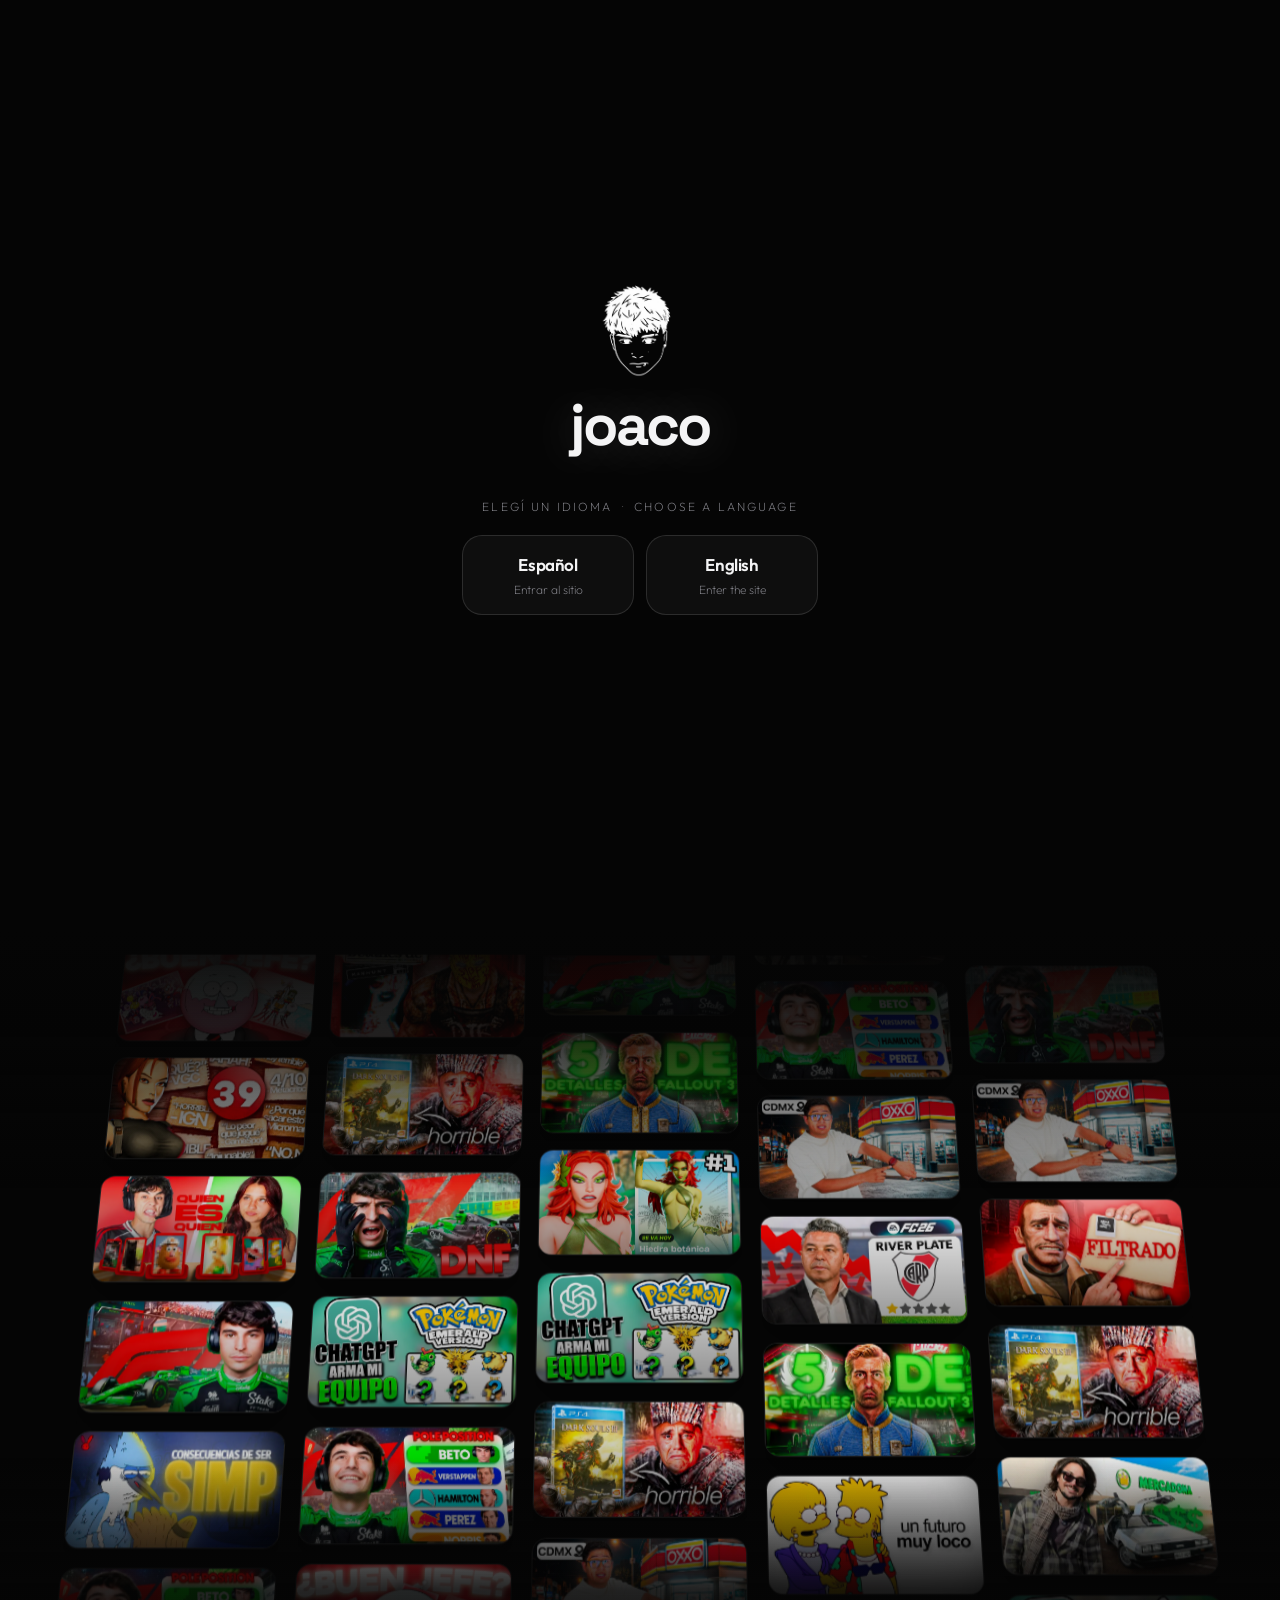
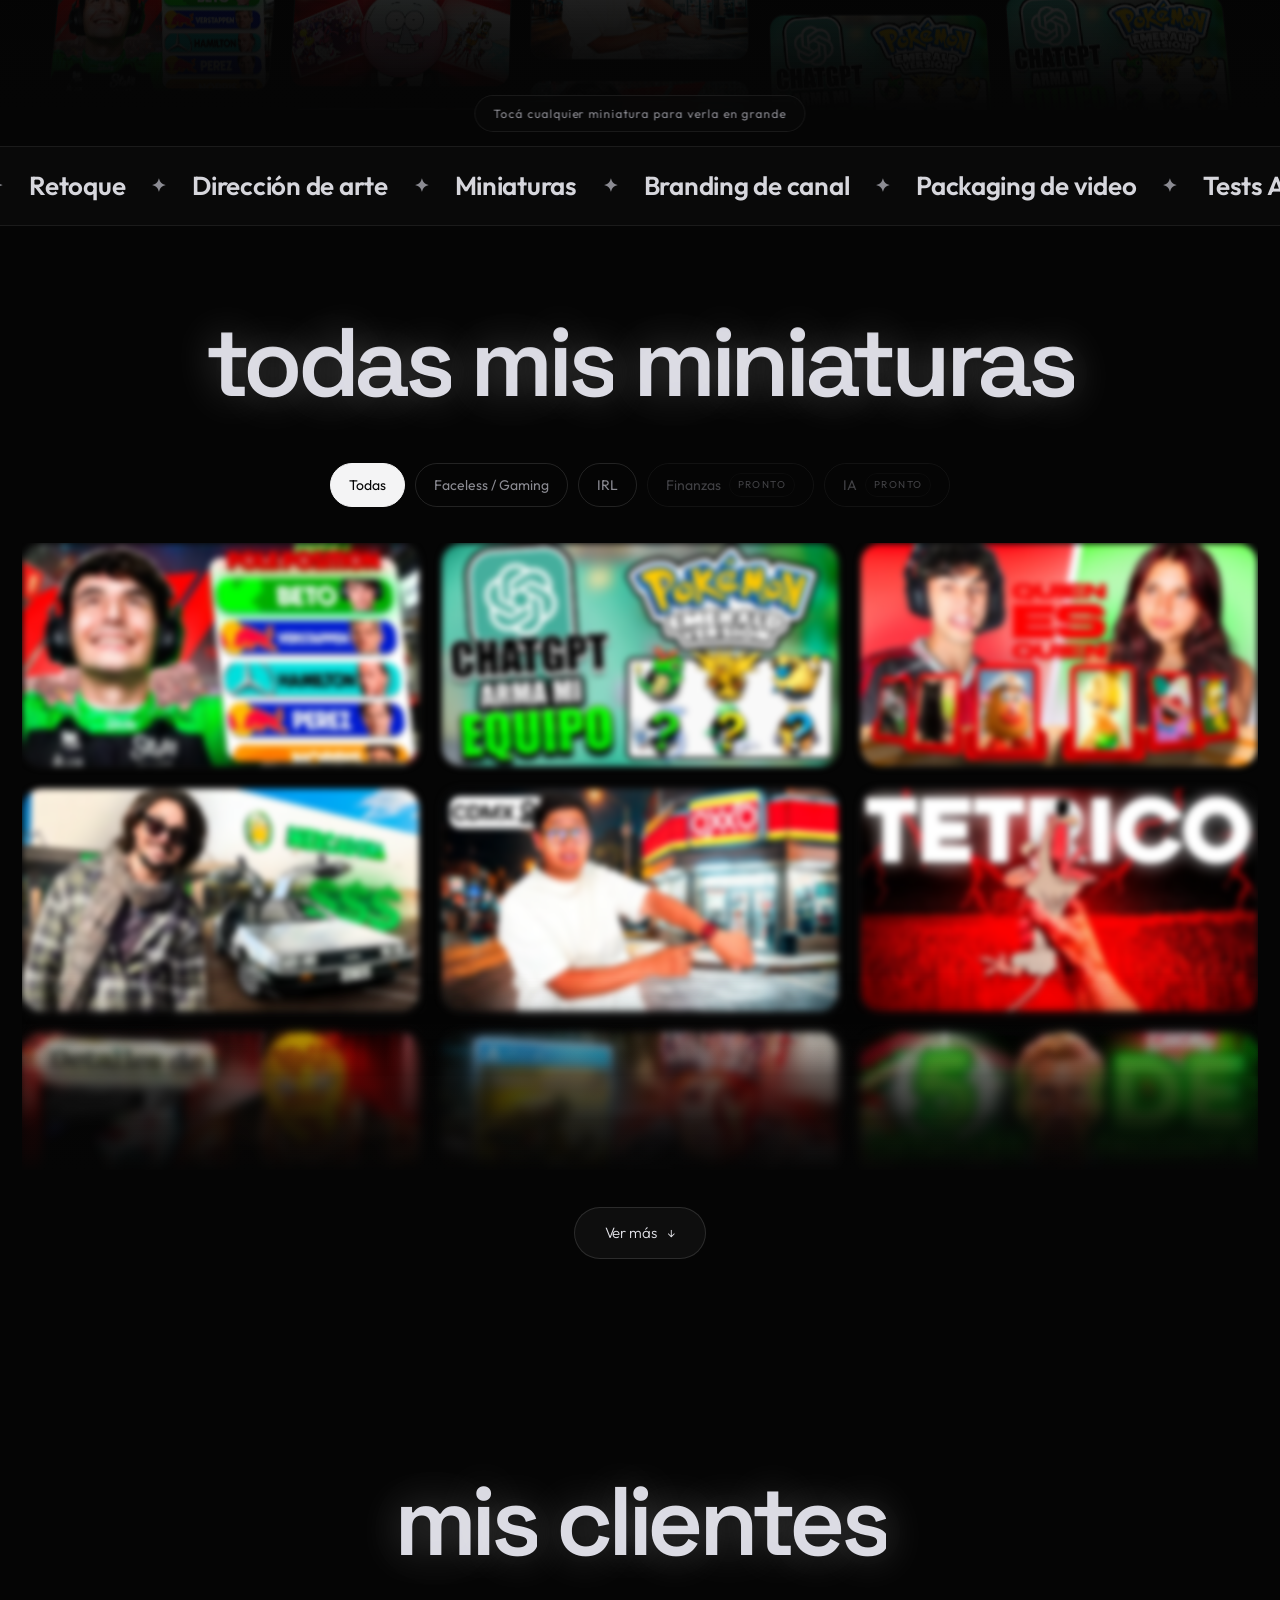
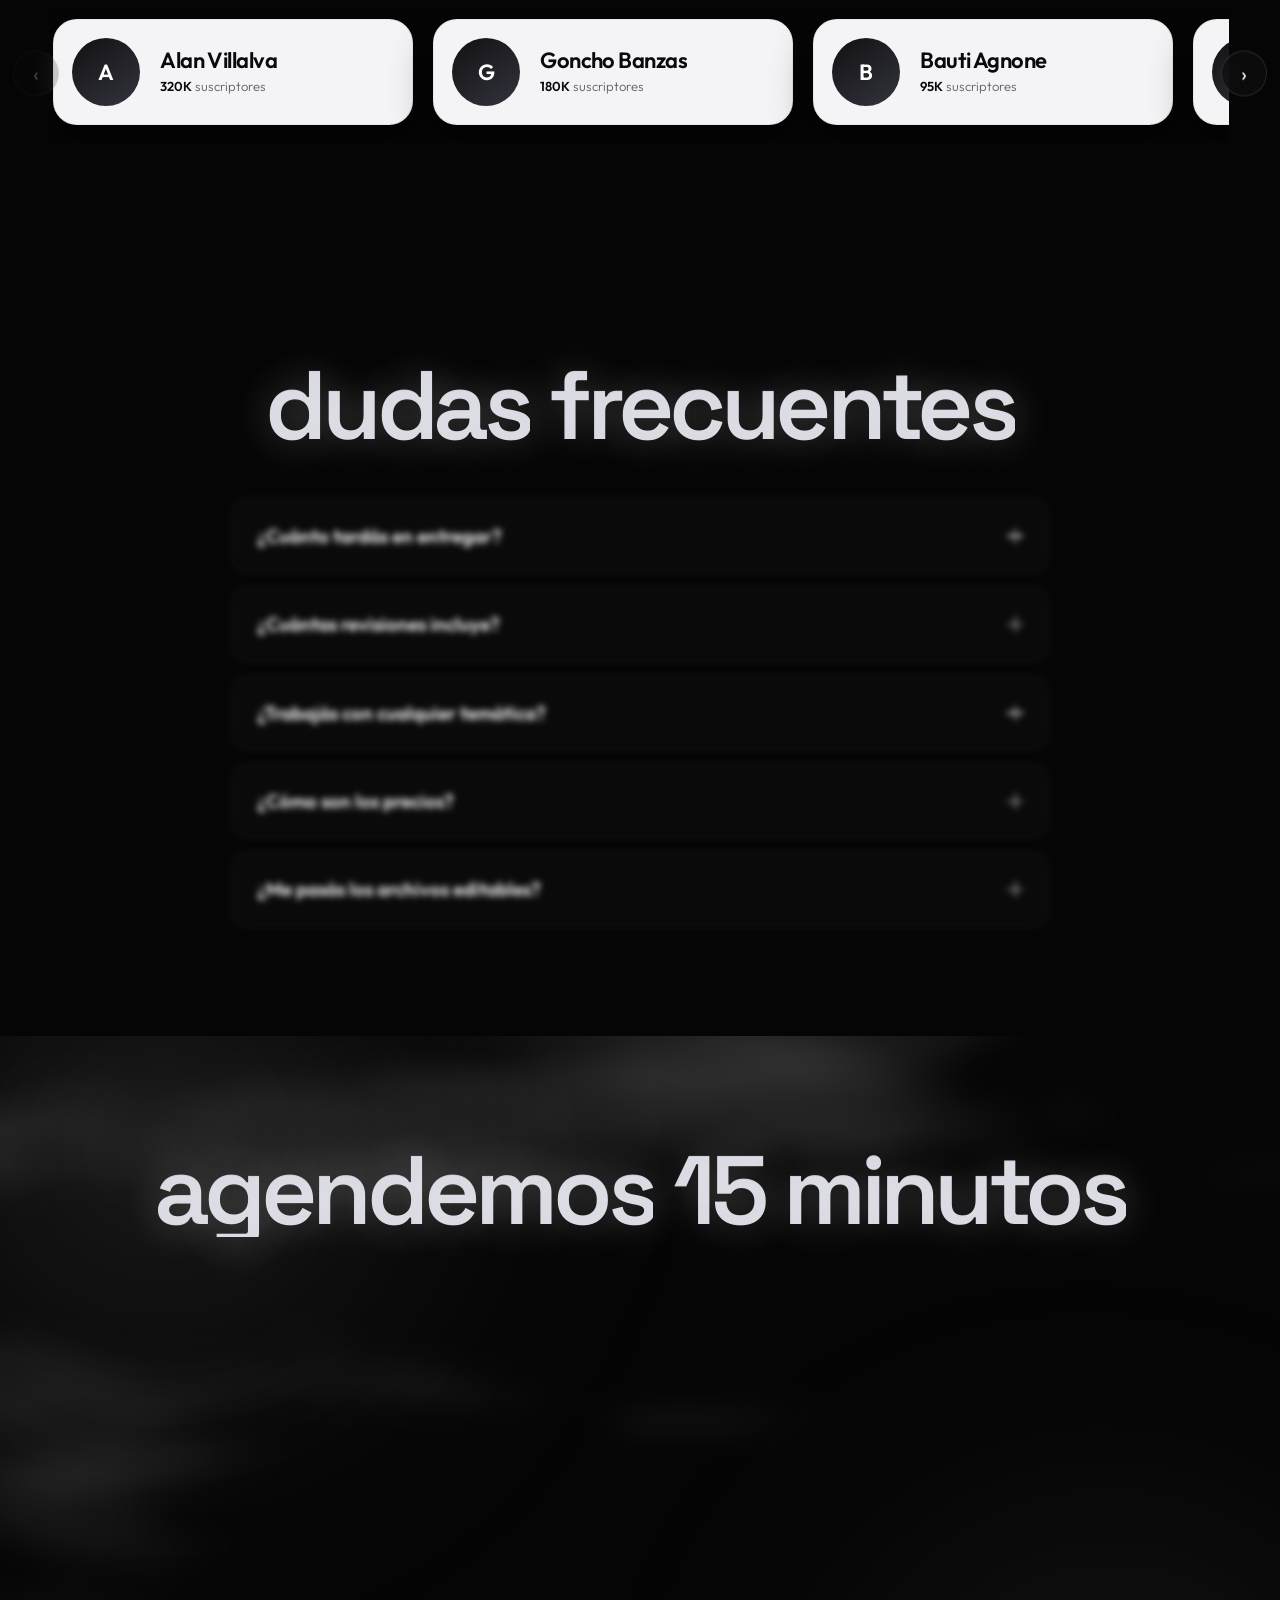
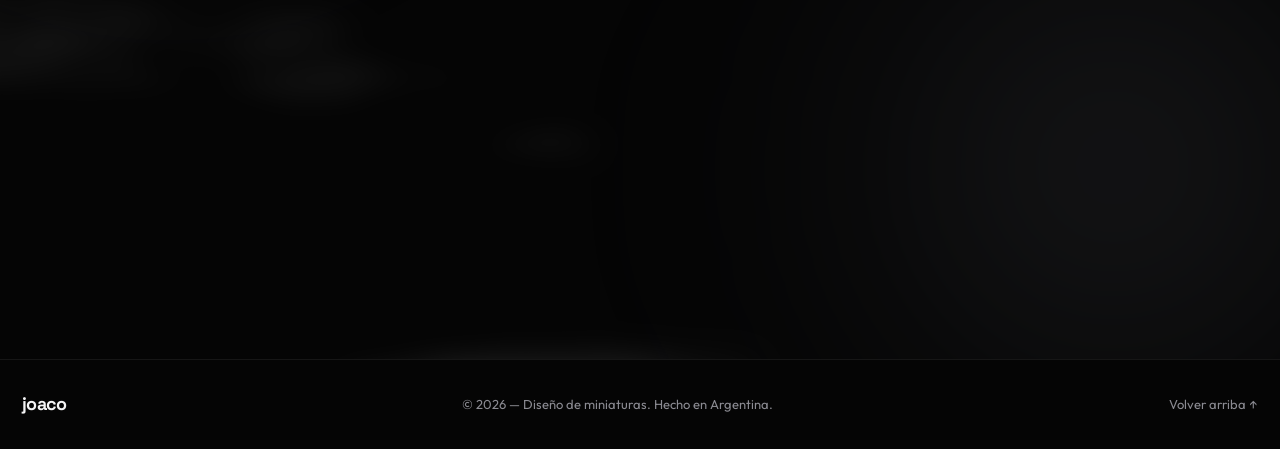
==== commit 2333c321: "Portada con selector de idioma y sitio en español e inglés La pantalla de carga deja de desaparecer " ====
--- a/index.html
+++ b/index.html
@@ -17,12 +17,21 @@
 </head>
 <body>
 
-<!-- ============ PRELOADER ============ -->
-<div class="preloader" id="preloader">
-  <div class="preloader__inner">
-    <div class="preloader__word">joaco</div>
-    <div class="preloader__bar"><span id="preBar"></span></div>
-    <div class="preloader__num"><span id="preNum">0</span>%</div>
+<!-- ============ PORTADA / IDIOMA ============ -->
+<div class="gate" id="gate">
+  <div class="gate__inner">
+    <img class="gate__mark" src="assets/brand/joaco-logo.webp" alt="" />
+    <div class="gate__word">joaco</div>
+    <div class="gate__bar"><span id="preBar"></span></div>
+    <div class="gate__num"><span id="preNum">0</span>%</div>
+
+    <div class="gate__choice" id="gateChoice">
+      <p class="gate__hint">Elegí un idioma <i>·</i> Choose a language</p>
+      <div class="gate__opts">
+        <button class="gate__btn" data-lang="es"><b>Español</b><span>Entrar al sitio</span></button>
+        <button class="gate__btn" data-lang="en"><b>English</b><span>Enter the site</span></button>
+      </div>
+    </div>
   </div>
 </div>
 
@@ -36,19 +45,19 @@
     <img src="assets/brand/joaco-logo.webp" alt="" class="nav__mark" /> joaco
   </a>
 
-  <nav class="nav__links" id="navLinks" aria-label="Navegación principal">
-    <a href="#proyectos" class="pill">Trabajos</a>
-    <a href="#clientes" class="pill">Clientes</a>
-    <a href="#contacto" class="pill">Contacto</a>
+  <nav class="nav__links" id="navLinks" data-i18n-aria="nav.aria" aria-label="Navegación principal">
+    <a href="#proyectos" class="pill" data-i18n="nav.works">Trabajos</a>
+    <a href="#clientes" class="pill" data-i18n="nav.clients">Clientes</a>
+    <a href="#contacto" class="pill" data-i18n="nav.contact">Contacto</a>
   </nav>
 
-  <button class="nav__burger" id="burger" aria-label="Abrir menú" aria-expanded="false">
+  <button class="nav__burger" id="burger" data-i18n-aria="nav.menu" aria-label="Abrir menú" aria-expanded="false">
     <span></span><span></span>
   </button>
 </header>
 
 <a href="#contacto" class="floating-cta">
-  <span class="dot"></span><span class="floating-cta__txt">Agendar reunión</span>
+  <span class="dot"></span><span class="floating-cta__txt" data-i18n="cta.book">Agendar reunión</span>
 </a>
 
 <main>
@@ -63,8 +72,8 @@
       <span class="hero__word-txt">joaco</span>
       <img class="hero__mark" src="assets/brand/joaco-logo.webp" alt="Logo de Joaco" />
     </h1>
-    <p class="hero__tagline">+6 años de <em>experiencia real</em></p>
-    <p class="hero__sub">Miniaturas y edición de video desde una perspectiva real.</p>
+    <p class="hero__tagline" data-i18n-html="hero.tagline">+6 años de <em>experiencia real</em></p>
+    <p class="hero__sub" data-i18n="hero.sub">Miniaturas y edición de video desde una perspectiva real.</p>
   </div>
 
   <div class="hero__fade" aria-hidden="true"></div>
@@ -95,13 +104,13 @@
 </section>
 
 <!-- ============ GALERÍA EN MOVIMIENTO ============ -->
-<section class="gallery" id="galeria" aria-label="Miniaturas">
+<section class="gallery" id="galeria" data-i18n-aria="gallery.aria" aria-label="Miniaturas">
   <div class="gallery__stage">
     <div class="gallery__cols" id="galleryCols"></div>
   </div>
   <div class="gallery__fade gallery__fade--top" aria-hidden="true"></div>
   <div class="gallery__fade gallery__fade--bottom" aria-hidden="true"></div>
-  <p class="gallery__hint">Tocá cualquier miniatura para verla en grande</p>
+  <p class="gallery__hint" data-i18n="gallery.hint">Tocá cualquier miniatura para verla en grande</p>
 </section>
 
 <!-- ============ MARQUEE ============ -->
@@ -116,15 +125,15 @@
       <i class="spark s1" aria-hidden="true"></i>
       <i class="spark s2" aria-hidden="true"></i>
       <i class="spark s3" aria-hidden="true"></i>
-      <span class="w">todas</span> <span class="w">mis</span> <span class="w">miniaturas</span>
+      <span class="w" data-i18n="works.t1">todas</span> <span class="w" data-i18n="works.t2">mis</span> <span class="w" data-i18n="works.t3">miniaturas</span>
     </h2>
 
-    <div class="filters reveal" role="tablist" aria-label="Categorías">
-      <button class="chip is-active" data-filter="todas" role="tab" aria-selected="true">Todas</button>
+    <div class="filters reveal" role="tablist" data-i18n-aria="filters.aria" aria-label="Categorías">
+      <button class="chip is-active" data-filter="todas" role="tab" aria-selected="true" data-i18n="chip.all">Todas</button>
       <button class="chip" data-filter="faceless" role="tab" aria-selected="false">Faceless / Gaming</button>
       <button class="chip" data-filter="irl" role="tab" aria-selected="false">IRL</button>
-      <button class="chip is-soon" disabled>Finanzas <i>pronto</i></button>
-      <button class="chip is-soon" disabled>IA <i>pronto</i></button>
+      <button class="chip is-soon" disabled><span data-i18n="chip.finance">Finanzas</span> <i data-i18n="chip.soon">pronto</i></button>
+      <button class="chip is-soon" disabled><span data-i18n="chip.ai">IA</span> <i data-i18n="chip.soon">pronto</i></button>
     </div>
 
     <div class="grid-wrap" id="gridWrap">
@@ -141,41 +150,41 @@
 <!-- ============ CLIENTES ============ -->
 <section class="section clients" id="clientes">
   <div class="wrap">
-    <h2 class="stitle"><span class="w">mis</span> <span class="w">clientes</span></h2>
+    <h2 class="stitle"><span class="w" data-i18n="clients.t1">mis</span> <span class="w" data-i18n="clients.t2">clientes</span></h2>
   </div>
 
   <div class="rail reveal">
-    <button class="rail__arrow rail__arrow--prev" id="railPrev" aria-label="Anterior">‹</button>
+    <button class="rail__arrow rail__arrow--prev" id="railPrev" data-i18n-aria="rail.prev" aria-label="Anterior">‹</button>
     <div class="rail__track" id="clientRail"></div>
-    <button class="rail__arrow rail__arrow--next" id="railNext" aria-label="Siguiente">›</button>
+    <button class="rail__arrow rail__arrow--next" id="railNext" data-i18n-aria="rail.next" aria-label="Siguiente">›</button>
   </div>
 </section>
 
 <!-- ============ FAQ ============ -->
 <section class="section faq" id="faq">
   <div class="wrap wrap--narrow">
-    <h2 class="stitle"><span class="w">dudas</span> <span class="w">frecuentes</span></h2>
+    <h2 class="stitle"><span class="w" data-i18n="faq.t1">dudas</span> <span class="w" data-i18n="faq.t2">frecuentes</span></h2>
 
     <div class="acc" id="acc">
       <div class="acc__item reveal">
-        <button class="acc__head" aria-expanded="false"><span>¿Cuánto tardás en entregar?</span><i></i></button>
-        <div class="acc__body"><p>Entre 24 y 48 horas por miniatura. Si tenés un lanzamiento con fecha, reservamos el lugar en la agenda y te confirmo el horario exacto de entrega.</p></div>
-      </div>
-      <div class="acc__item reveal">
-        <button class="acc__head" aria-expanded="false"><span>¿Cuántas revisiones incluye?</span><i></i></button>
-        <div class="acc__body"><p>Ilimitadas dentro del concepto elegido. Si querés cambiar de idea por completo, lo tomamos como una pieza nueva y te paso el precio antes de arrancar.</p></div>
-      </div>
-      <div class="acc__item reveal">
-        <button class="acc__head" aria-expanded="false"><span>¿Trabajás con cualquier temática?</span><i></i></button>
-        <div class="acc__body"><p>Sí. Gaming, autos, finanzas, viajes, entretenimiento o lo que tengas en la cabeza. Si el nicho es nuevo para mí, arranco investigando referencias antes de diseñar.</p></div>
-      </div>
-      <div class="acc__item reveal">
-        <button class="acc__head" aria-expanded="false"><span>¿Cómo son los precios?</span><i></i></button>
-        <div class="acc__body"><p>Por pieza o por paquete mensual. El paquete mensual baja el precio por miniatura y te asegura prioridad en la cola. Agendá la reunión y te paso la lista completa.</p></div>
-      </div>
-      <div class="acc__item reveal">
-        <button class="acc__head" aria-expanded="false"><span>¿Me pasás los archivos editables?</span><i></i></button>
-        <div class="acc__body"><p>Sí, PSD organizado por capas más los PNG exportados en 1280×720. Son tuyos, sin letra chica.</p></div>
+        <button class="acc__head" aria-expanded="false"><span data-i18n="faq.q1">¿Cuánto tardás en entregar?</span><i></i></button>
+        <div class="acc__body"><p data-i18n="faq.a1">Entre 24 y 48 horas por miniatura. Si tenés un lanzamiento con fecha, reservamos el lugar en la agenda y te confirmo el horario exacto de entrega.</p></div>
+      </div>
+      <div class="acc__item reveal">
+        <button class="acc__head" aria-expanded="false"><span data-i18n="faq.q2">¿Cuántas revisiones incluye?</span><i></i></button>
+        <div class="acc__body"><p data-i18n="faq.a2">Ilimitadas dentro del concepto elegido. Si querés cambiar de idea por completo, lo tomamos como una pieza nueva y te paso el precio antes de arrancar.</p></div>
+      </div>
+      <div class="acc__item reveal">
+        <button class="acc__head" aria-expanded="false"><span data-i18n="faq.q3">¿Trabajás con cualquier temática?</span><i></i></button>
+        <div class="acc__body"><p data-i18n="faq.a3">Sí. Gaming, autos, finanzas, viajes, entretenimiento o lo que tengas en la cabeza. Si el nicho es nuevo para mí, arranco investigando referencias antes de diseñar.</p></div>
+      </div>
+      <div class="acc__item reveal">
+        <button class="acc__head" aria-expanded="false"><span data-i18n="faq.q4">¿Cómo son los precios?</span><i></i></button>
+        <div class="acc__body"><p data-i18n="faq.a4">Por pieza o por paquete mensual. El paquete mensual baja el precio por miniatura y te asegura prioridad en la cola. Agendá la reunión y te paso la lista completa.</p></div>
+      </div>
+      <div class="acc__item reveal">
+        <button class="acc__head" aria-expanded="false"><span data-i18n="faq.q5">¿Me pasás los archivos editables?</span><i></i></button>
+        <div class="acc__body"><p data-i18n="faq.a5">Sí, PSD organizado por capas más los PNG exportados en 1280×720. Son tuyos, sin letra chica.</p></div>
       </div>
     </div>
   </div>
@@ -190,43 +199,43 @@
   </div>
 
   <div class="wrap">
-    <h2 class="stitle"><span class="w">agendemos</span> <span class="w">15 minutos</span></h2>
+    <h2 class="stitle"><span class="w" data-i18n="contact.t1">agendemos</span> <span class="w" data-i18n="contact.t2">15 minutos</span></h2>
 
     <div class="funnel reveal" id="funnel">
       <div class="funnel__top">
         <ol class="funnel__steps" id="funnelSteps">
-          <li class="is-active"><b>01</b><span>Proyecto</span></li>
-          <li><b>02</b><span>Día y hora</span></li>
-          <li><b>03</b><span>Tus datos</span></li>
+          <li class="is-active"><b>01</b><span data-i18n="step.1">Proyecto</span></li>
+          <li><b>02</b><span data-i18n="step.2">Día y hora</span></li>
+          <li><b>03</b><span data-i18n="step.3">Tus datos</span></li>
         </ol>
         <div class="funnel__bar"><span id="funnelBar"></span></div>
       </div>
 
       <!-- PASO 1 -->
       <section class="panel is-active" data-step="1">
-        <p class="panel__q">¿Con qué te doy una mano?</p>
+        <p class="panel__q" data-i18n="q.help">¿Con qué te doy una mano?</p>
         <div class="opts" data-group="servicio" data-multi="1">
-          <button class="opt" data-value="Miniaturas">Miniaturas</button>
-          <button class="opt" data-value="Branding de canal">Branding de canal</button>
-          <button class="opt" data-value="Packaging de video">Packaging de video</button>
-          <button class="opt" data-value="Otra cosa">Otra cosa</button>
-        </div>
-
-        <p class="panel__q">¿Cuántas piezas por mes?</p>
+          <button class="opt" data-value="Miniaturas" data-i18n="o.thumbs">Miniaturas</button>
+          <button class="opt" data-value="Branding de canal" data-i18n="o.branding">Branding de canal</button>
+          <button class="opt" data-value="Packaging de video" data-i18n="o.packaging">Packaging de video</button>
+          <button class="opt" data-value="Otra cosa" data-i18n="o.other">Otra cosa</button>
+        </div>
+
+        <p class="panel__q" data-i18n="q.volume">¿Cuántas piezas por mes?</p>
         <div class="opts" data-group="volumen">
           <button class="opt" data-value="1 a 4">1 a 4</button>
           <button class="opt" data-value="5 a 10">5 a 10</button>
-          <button class="opt" data-value="Más de 10">Más de 10</button>
-          <button class="opt" data-value="Todavía no sé">Todavía no sé</button>
-        </div>
-
-        <p class="panel__q">¿De qué temática es el canal?</p>
+          <button class="opt" data-value="Más de 10" data-i18n="o.more10">Más de 10</button>
+          <button class="opt" data-value="Todavía no sé" data-i18n="o.dunno">Todavía no sé</button>
+        </div>
+
+        <p class="panel__q" data-i18n="q.niche">¿De qué temática es el canal?</p>
         <div class="opts" data-group="nicho">
           <button class="opt" data-value="Gaming">Gaming</button>
-          <button class="opt" data-value="Entretenimiento">Entretenimiento</button>
-          <button class="opt" data-value="Autos y motor">Autos y motor</button>
-          <button class="opt" data-value="Finanzas">Finanzas</button>
-          <button class="opt" data-value="Otra">Otra</button>
+          <button class="opt" data-value="Entretenimiento" data-i18n="o.enter">Entretenimiento</button>
+          <button class="opt" data-value="Autos y motor" data-i18n="o.cars">Autos y motor</button>
+          <button class="opt" data-value="Finanzas" data-i18n="o.finance">Finanzas</button>
+          <button class="opt" data-value="Otra" data-i18n="o.otherf">Otra</button>
         </div>
       </section>
 
@@ -234,13 +243,13 @@
       <section class="panel" data-step="2">
         <div class="cal">
           <div class="cal__head">
-            <button class="cal__nav" id="calPrev" aria-label="Mes anterior">‹</button>
+            <button class="cal__nav" id="calPrev" data-i18n-aria="cal.prev" aria-label="Mes anterior">‹</button>
             <span class="cal__month" id="calMonth">—</span>
-            <button class="cal__nav" id="calNext" aria-label="Mes siguiente">›</button>
+            <button class="cal__nav" id="calNext" data-i18n-aria="cal.next" aria-label="Mes siguiente">›</button>
           </div>
           <div class="cal__dow" aria-hidden="true"><span>L</span><span>M</span><span>M</span><span>J</span><span>V</span><span>S</span><span>D</span></div>
           <div class="cal__grid" id="calGrid"></div>
-          <p class="cal__note">Días hábiles, huso horario de Argentina (GMT−3).</p>
+          <p class="cal__note" data-i18n="cal.note">Días hábiles, huso horario de Argentina (GMT−3).</p>
         </div>
 
         <div class="slots">
@@ -252,18 +261,18 @@
       <!-- PASO 3 -->
       <section class="panel" data-step="3">
         <div class="form__row">
-          <label class="field"><span>Nombre</span><input type="text" id="fName" placeholder="Cómo te llamás" /></label>
-          <label class="field"><span>Email</span><input type="email" id="fMail" placeholder="vos@correo.com" /></label>
-        </div>
-        <label class="field"><span>Canal o link</span><input type="text" id="fChannel" placeholder="youtube.com/@tucanal" /></label>
-        <label class="field"><span>Algo más que quieras contarme</span><textarea id="fMsg" rows="3" placeholder="Opcional"></textarea></label>
+          <label class="field"><span data-i18n="f.name">Nombre</span><input type="text" id="fName" data-i18n-ph="f.namePh" placeholder="Cómo te llamás" /></label>
+          <label class="field"><span data-i18n="f.mail">Email</span><input type="email" id="fMail" data-i18n-ph="f.mailPh" placeholder="vos@correo.com" /></label>
+        </div>
+        <label class="field"><span data-i18n="f.channel">Canal o link</span><input type="text" id="fChannel" data-i18n-ph="f.channelPh" placeholder="youtube.com/@tucanal" /></label>
+        <label class="field"><span data-i18n="f.more">Algo más que quieras contarme</span><textarea id="fMsg" rows="3" data-i18n-ph="f.morePh" placeholder="Opcional"></textarea></label>
 
         <div class="summary" id="summary"></div>
         <p class="form__hint" id="funnelHint" role="status"></p>
       </section>
 
       <div class="funnel__nav">
-        <button class="btn btn--ghost" id="fPrev" disabled>Atrás</button>
+        <button class="btn btn--ghost" id="fPrev" data-i18n="btn.back" disabled>Atrás</button>
         <button class="btn" id="fNext">Siguiente</button>
       </div>
     </div>
@@ -282,13 +291,13 @@
 <footer class="footer">
   <div class="wrap footer__in">
     <span class="footer__logo">joaco</span>
-    <span>© <span id="year">2026</span> — Diseño de miniaturas. Hecho en Argentina.</span>
-    <a href="#inicio" class="footer__top">Volver arriba ↑</a>
+    <span>© <span id="year">2026</span> <span data-i18n="footer.rights">— Diseño de miniaturas. Hecho en Argentina.</span></span>
+    <a href="#inicio" class="footer__top" data-i18n="footer.top">Volver arriba ↑</a>
   </div>
 </footer>
 
 <!-- ============ VISOR A PANTALLA COMPLETA ============ -->
-<div class="lb" id="lightbox" aria-hidden="true" role="dialog" aria-modal="true" aria-label="Miniatura ampliada">
+<div class="lb" id="lightbox" aria-hidden="true" role="dialog" aria-modal="true" data-i18n-aria="lb.aria" aria-label="Miniatura ampliada">
   <div class="lb__backdrop" data-close></div>
   <div class="lb__scene">
     <span class="lb__glow" id="lbGlow" aria-hidden="true"></span>
@@ -298,9 +307,9 @@
     </figure>
   </div>
   <figcaption class="lb__caption" id="lbCaption"></figcaption>
-  <button class="lb__btn lb__btn--close" id="lbClose" aria-label="Cerrar">✕</button>
-  <button class="lb__btn lb__btn--prev" id="lbPrev" aria-label="Anterior">‹</button>
-  <button class="lb__btn lb__btn--next" id="lbNext" aria-label="Siguiente">›</button>
+  <button class="lb__btn lb__btn--close" id="lbClose" data-i18n-aria="lb.close" aria-label="Cerrar">✕</button>
+  <button class="lb__btn lb__btn--prev" id="lbPrev" data-i18n-aria="lb.prev" aria-label="Anterior">‹</button>
+  <button class="lb__btn lb__btn--next" id="lbNext" data-i18n-aria="lb.next" aria-label="Siguiente">›</button>
 </div>
 <div class="flash" id="flash" aria-hidden="true"></div>
 
--- a/assets/css/style.css
+++ b/assets/css/style.css
@@ -53,19 +53,67 @@
 .wrap{width:min(100% - 44px,var(--wrap));margin-inline:auto}
 .wrap--narrow{width:min(100% - 44px,820px)}
 
-/* ---------------- Preloader ---------------- */
-.preloader{
+/* ---------------- Portada: carga + idioma ---------------- */
+.gate{
   position:fixed;inset:0;z-index:999;
   display:grid;place-items:center;
-  background:var(--bg);
-  transition:opacity .7s var(--ease),visibility .7s var(--ease);
-}
-.preloader.is-done{opacity:0;visibility:hidden}
-.preloader__inner{display:grid;justify-items:center;gap:20px;width:min(86vw,420px)}
-.preloader__word{font-family:'Space Grotesk',var(--font);font-size:clamp(34px,7vw,56px);font-weight:700;letter-spacing:-.05em}
-.preloader__bar{height:2px;width:100%;background:var(--line-soft);overflow:hidden}
-.preloader__bar span{display:block;height:100%;width:0;background:var(--fg);transition:width .2s linear}
-.preloader__num{font-size:13px;color:var(--muted);letter-spacing:.14em}
+  background:#050505;
+  transition:opacity .8s var(--ease),visibility .8s var(--ease),filter .8s var(--ease);
+}
+.gate.is-done{opacity:0;visibility:hidden;filter:blur(14px)}
+
+.gate__inner{
+  display:grid;justify-items:center;gap:16px;
+  width:min(88vw,520px);text-align:center;
+}
+.gate__mark{
+  width:clamp(64px,9vw,104px);height:auto;
+  filter:invert(1);
+  animation:gateFloat 6s ease-in-out infinite;
+}
+@keyframes gateFloat{0%,100%{transform:translateY(0)}50%{transform:translateY(-8px)}}
+
+.gate__word{
+  font-family:'Space Grotesk',var(--font);
+  font-size:clamp(34px,7vw,58px);font-weight:700;letter-spacing:-.055em;line-height:1;
+  color:#f4f4f5;
+  text-shadow:0 0 50px rgba(255,255,255,.22);
+}
+.gate__bar{
+  height:2px;width:min(78vw,300px);background:var(--line-soft);overflow:hidden;
+  transition:opacity .5s var(--ease),transform .5s var(--ease);
+}
+.gate__bar span{display:block;height:100%;width:0;background:var(--fg);transition:width .2s linear}
+.gate__num{font-size:12px;letter-spacing:.16em;color:var(--muted);transition:opacity .4s ease}
+.gate.is-ready .gate__bar{opacity:0;transform:scaleX(.4)}
+.gate.is-ready .gate__num{opacity:0}
+
+.gate__choice{
+  display:grid;justify-items:center;gap:18px;
+  margin-top:-26px;
+  opacity:0;transform:translateY(16px);filter:blur(10px);
+  pointer-events:none;
+  transition:opacity .7s var(--ease) .15s,transform .7s var(--ease) .15s,filter .7s var(--ease) .15s;
+}
+.gate.is-ready .gate__choice{opacity:1;transform:none;filter:blur(0);pointer-events:auto}
+
+.gate__hint{
+  margin:0;font-size:12px;font-weight:200;letter-spacing:.18em;text-transform:uppercase;color:var(--muted);
+}
+.gate__hint i{font-style:normal;opacity:.5;padding:0 4px}
+
+.gate__opts{display:flex;flex-wrap:wrap;justify-content:center;gap:12px}
+.gate__btn{
+  display:grid;gap:2px;justify-items:center;
+  min-width:172px;padding:15px 30px;border-radius:20px;
+  border:1px solid var(--line);background:rgba(255,255,255,.04);
+  transition:background .35s ease,border-color .35s ease,transform .35s var(--ease),color .35s ease;
+}
+.gate__btn b{font-size:17px;font-weight:600;letter-spacing:-.02em;color:#f4f4f5}
+.gate__btn span{font-size:12px;font-weight:200;color:var(--muted)}
+.gate__btn:hover{background:var(--fg);border-color:var(--fg);transform:translateY(-3px)}
+.gate__btn:hover b{color:#0a0a0c}
+.gate__btn:hover span{color:#4a4a52}
 
 /* ---------------- Cursor ---------------- */
 .cursor,.cursor-dot{
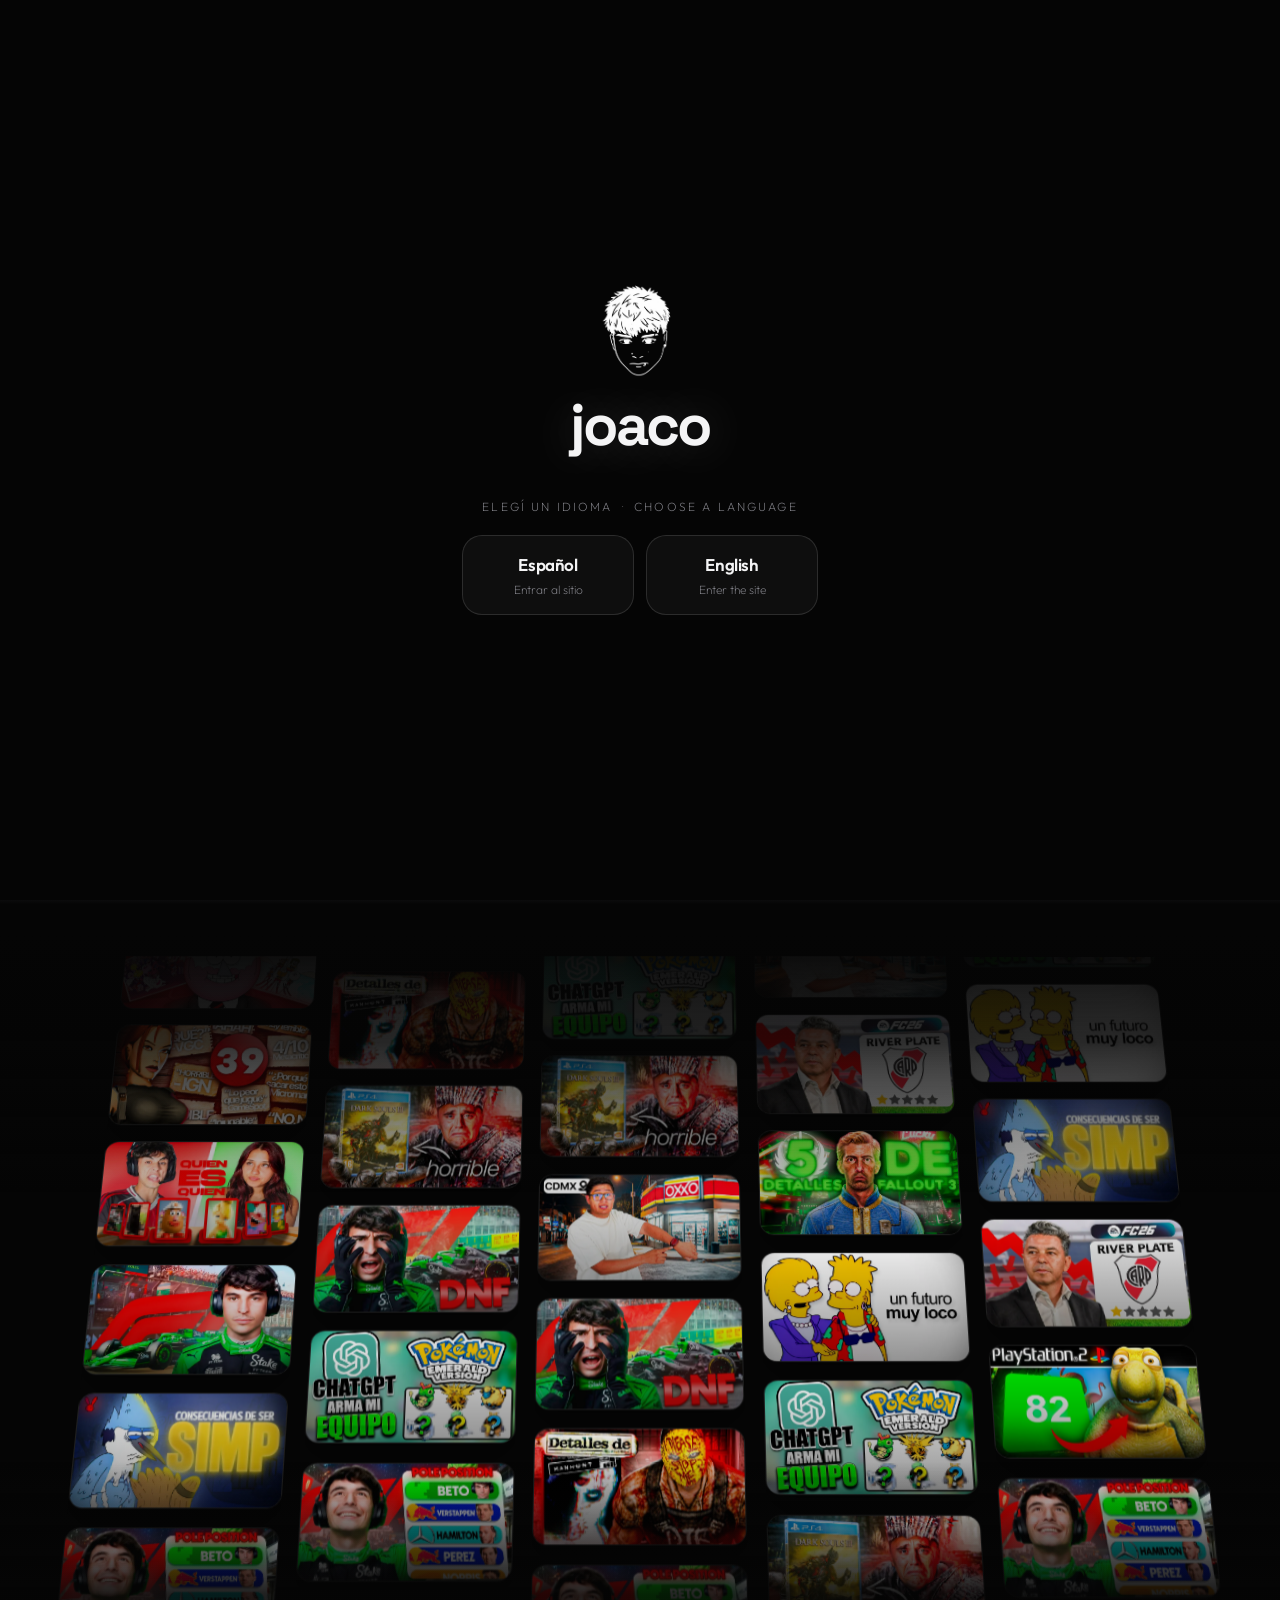
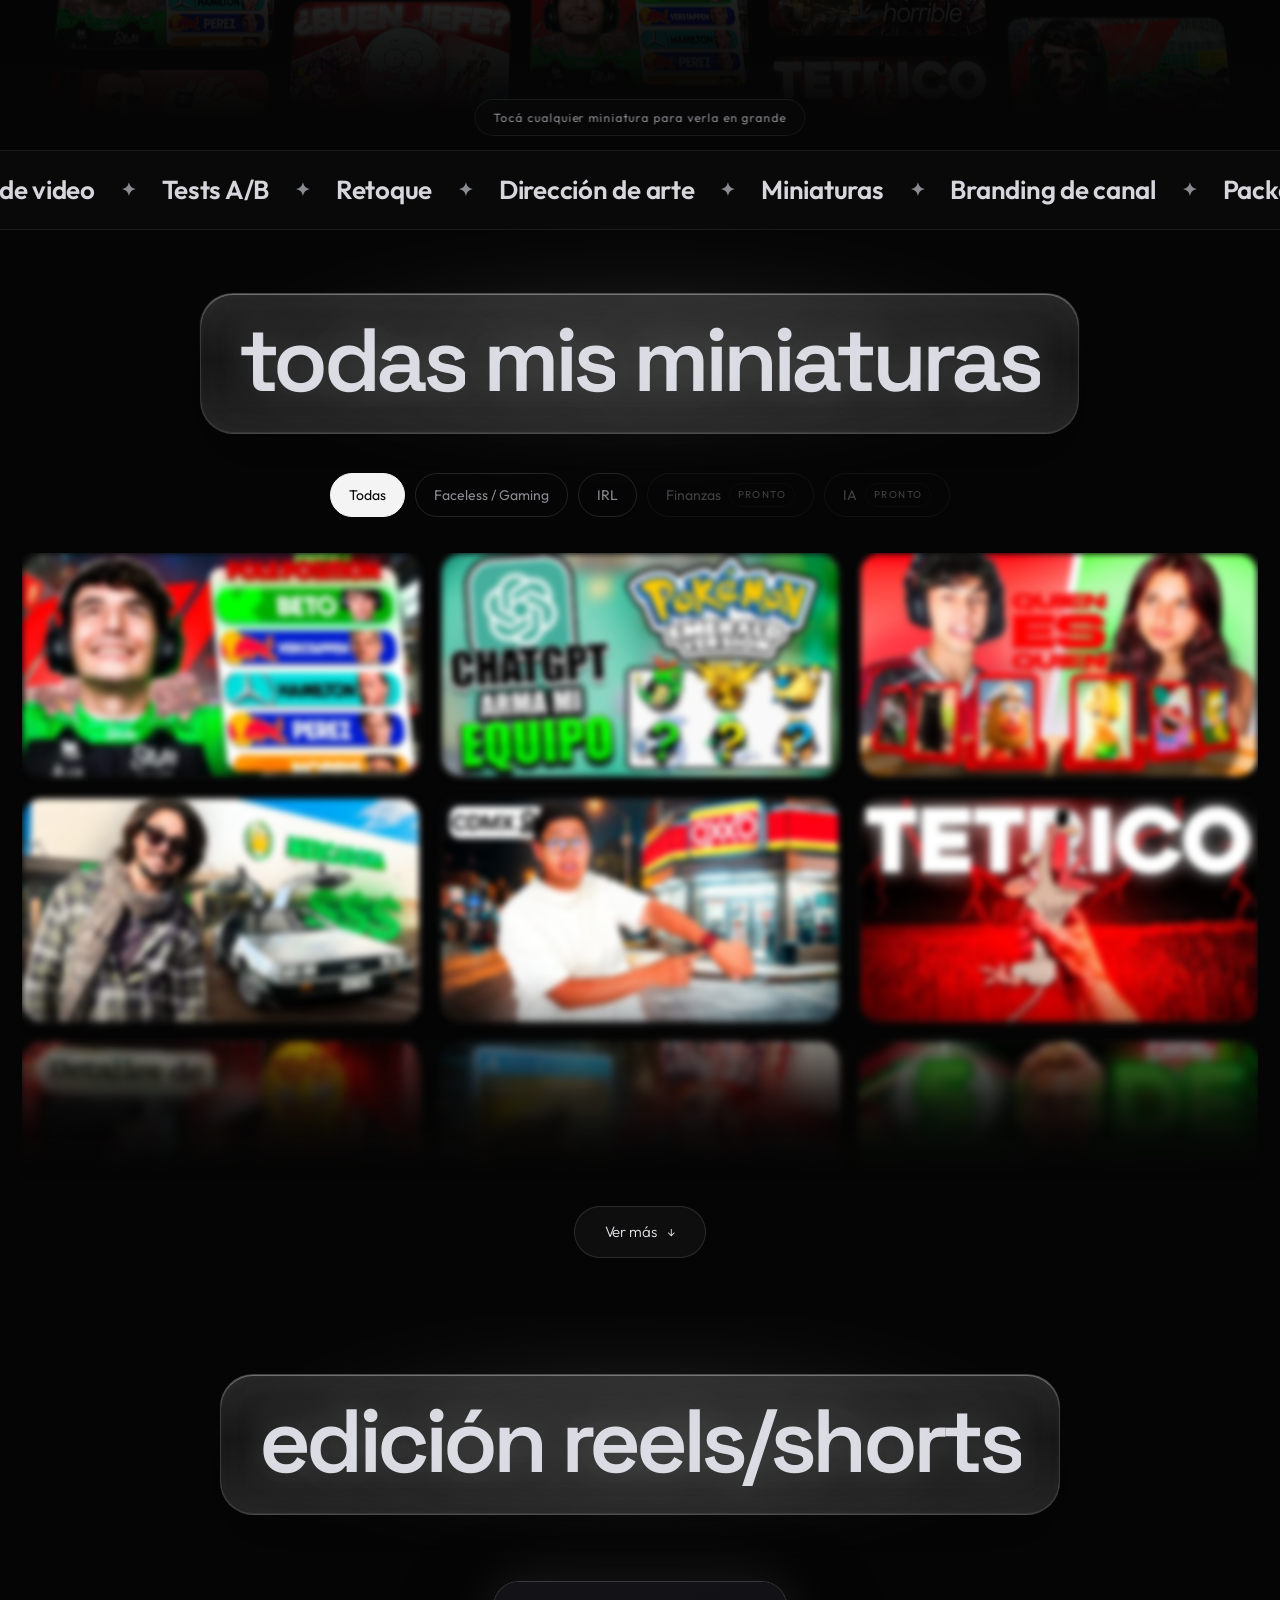
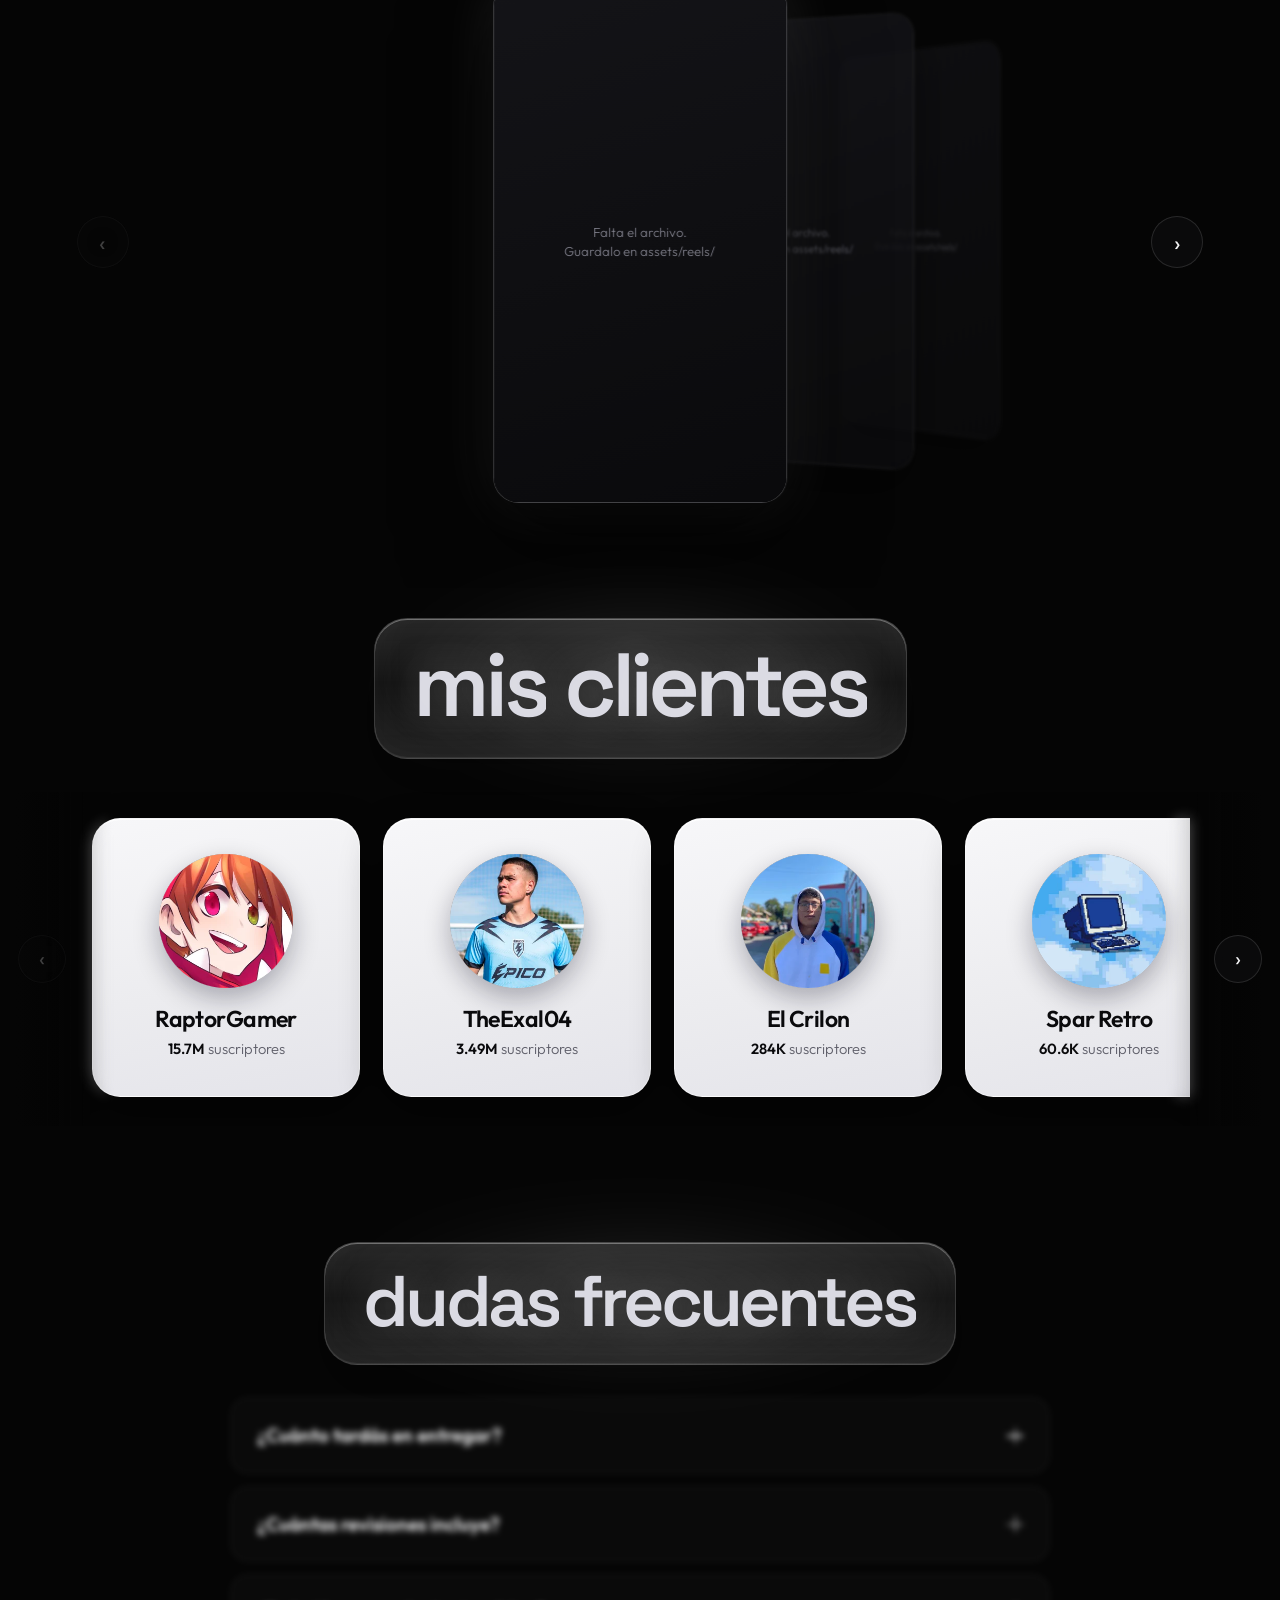
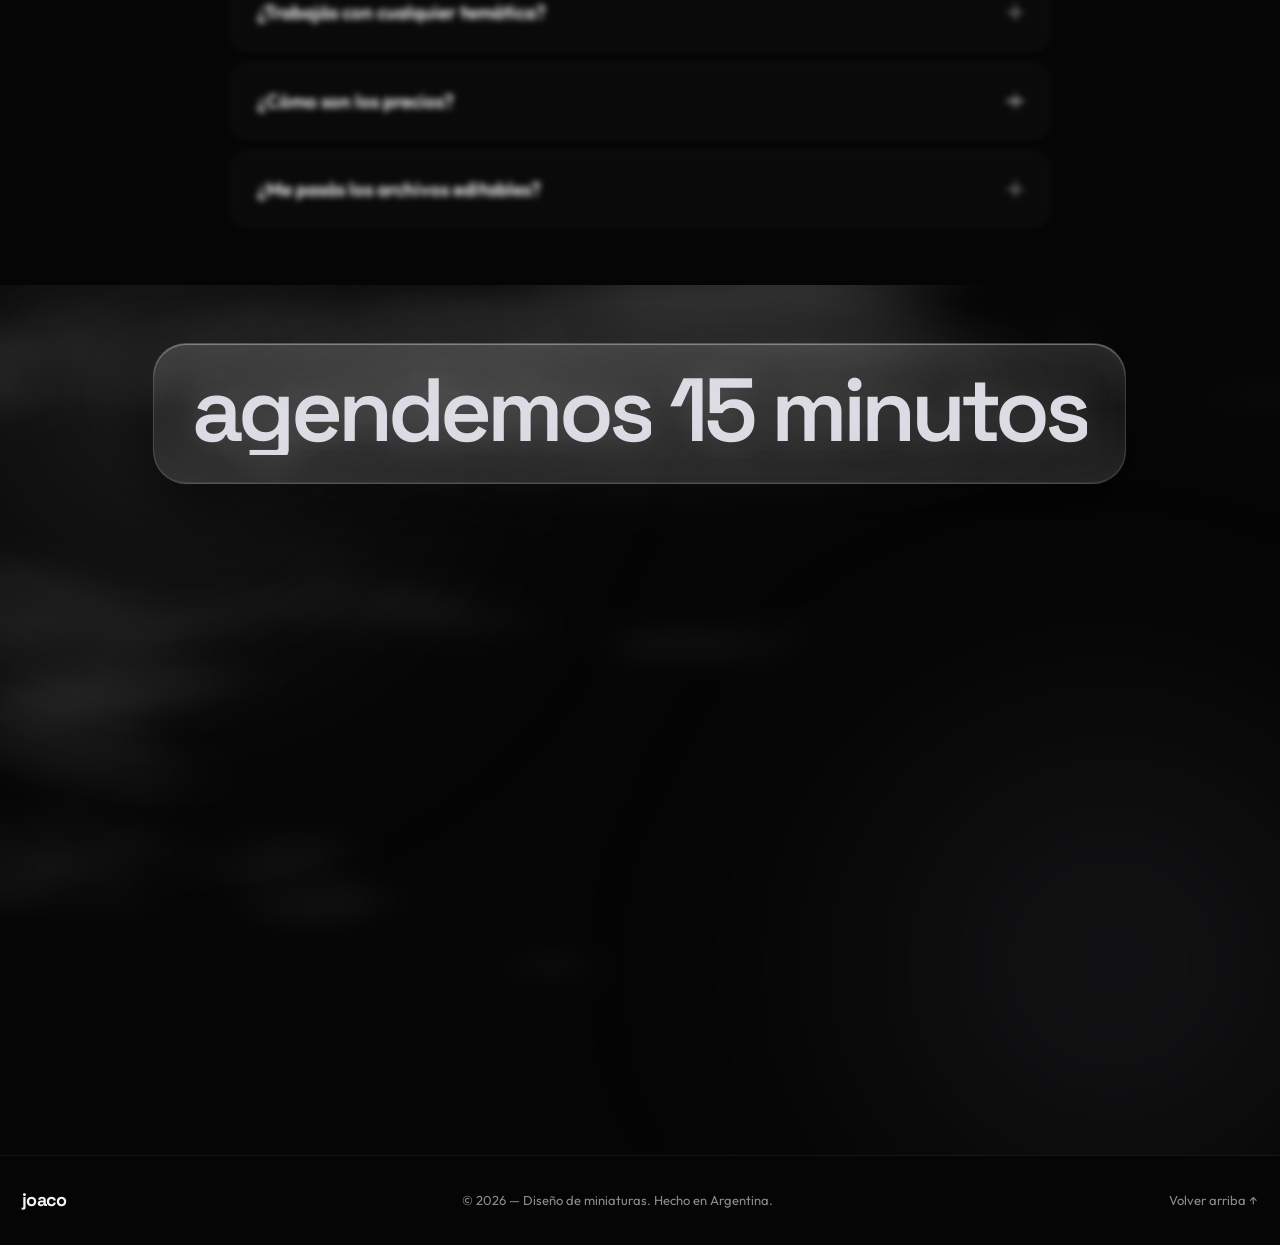
==== commit 05373b21: "Nueva sección: edición reels/shorts Carrusel en 3D de videos verticales, al estilo coverflow: el del" ====
--- a/index.html
+++ b/index.html
@@ -47,6 +47,7 @@
 
   <nav class="nav__links" id="navLinks" data-i18n-aria="nav.aria" aria-label="Navegación principal">
     <a href="#proyectos" class="pill" data-i18n="nav.works">Trabajos</a>
+    <a href="#reels" class="pill" data-i18n="nav.reels">Reels</a>
     <a href="#clientes" class="pill" data-i18n="nav.clients">Clientes</a>
     <a href="#contacto" class="pill" data-i18n="nav.contact">Contacto</a>
   </nav>
@@ -144,6 +145,21 @@
       <span class="more__txt">Ver más</span>
       <span class="more__ico" aria-hidden="true">↓</span>
     </button>
+  </div>
+</section>
+
+<!-- ============ REELS / SHORTS ============ -->
+<section class="section reels" id="reels">
+  <div class="wrap">
+    <h2 class="stitle">
+      <span class="w" data-i18n="reels.t1">edición</span> <span class="w" data-i18n="reels.t2">reels/shorts</span>
+    </h2>
+  </div>
+
+  <div class="cf" id="cf">
+    <button class="cf__arrow cf__arrow--prev" id="cfPrev" data-i18n-aria="rail.prev" aria-label="Anterior">‹</button>
+    <div class="cf__stage" id="cfStage"></div>
+    <button class="cf__arrow cf__arrow--next" id="cfNext" data-i18n-aria="rail.next" aria-label="Siguiente">›</button>
   </div>
 </section>
 
--- a/assets/css/style.css
+++ b/assets/css/style.css
@@ -302,29 +302,30 @@
   display:flex;align-items:baseline;justify-content:center;
   gap:0;margin:0;
   font-family:'Space Grotesk',var(--font);
-  font-weight:700;font-size:clamp(66px,14vw,200px);
-  line-height:.86;letter-spacing:-.055em;
+  font-weight:700;font-size:clamp(62px,13vw,190px);
+  line-height:.84;letter-spacing:-.055em;
 }
 .hero__word-txt{
   position:relative;z-index:1;
+  transform:translateX(.2em);          /* corrido a la derecha, pegado al logo */
   text-shadow:0 .1em .3em rgba(12,12,38,.12);
 }
 /* el logo se monta sobre la última letra y apoya en la línea de base */
 .hero__mark{
   position:relative;z-index:2;
-  width:auto;height:1.34em;
-  margin-left:-.17em;
-  transform:translateY(.16em) rotate(1.5deg);
+  width:auto;height:1.55em;
+  margin-left:-.03em;
+  transform:translateY(.26em) rotate(1.5deg);
   filter:drop-shadow(0 16px 22px rgba(10,10,30,.22));
 }
 .hero__tagline{
-  margin:.07em 0 0;
-  font-size:clamp(18px,2.55vw,36px);font-weight:300;letter-spacing:-.022em;color:#17171c;
+  margin:.1em 0 0;
+  font-size:clamp(17px,2.85vw,42px);font-weight:300;letter-spacing:-.022em;color:#17171c;
 }
 .hero__tagline em{font-weight:700;font-style:normal;letter-spacing:-.025em}
 .hero__sub{
-  margin:.55em auto 0;max-width:62ch;
-  font-size:clamp(12px,1.45vw,20px);font-weight:300;letter-spacing:.005em;color:#8a8a95;
+  margin:.5em auto 0;max-width:62ch;
+  font-size:clamp(11px,1.5vw,22px);font-weight:300;letter-spacing:.005em;color:#8a8a95;
 }
 
 /* ---------------- Herramientas (studio) ---------------- */
@@ -435,7 +436,7 @@
 @keyframes ticker{to{transform:translateX(-50%)}}
 
 /* ---------------- Secciones ---------------- */
-.section{position:relative;padding:clamp(86px,12vh,156px) 0;z-index:3}
+.section{position:relative;padding:clamp(50px,6.4vh,90px) 0;z-index:3}
 .reveal{
   opacity:0;transform:translateY(38px);filter:blur(14px);
   transition:opacity .9s var(--ease),transform .9s var(--ease),filter .9s var(--ease);
@@ -443,16 +444,55 @@
 .reveal.is-in{opacity:1;transform:none;filter:blur(0)}
 
 /* Título de sección: 3D, brillo y destellos */
-.works{padding-top:clamp(70px,10vh,120px)}
+.works{padding-top:clamp(54px,7vh,92px)}
 .stitle{
   position:relative;
-  margin:0 auto clamp(34px,6vh,64px);
+  width:fit-content;max-width:100%;
+  margin:0 auto clamp(26px,4.4vh,50px);
+  padding:clamp(14px,1.8vw,26px) clamp(22px,3vw,46px) clamp(18px,2.2vw,32px);
+  border-radius:clamp(24px,2.6vw,40px);
   font-family:'Space Grotesk',var(--font);
-  font-weight:600;font-size:clamp(36px,7.6vw,110px);
-  line-height:.96;letter-spacing:-.055em;text-align:center;
+  font-weight:600;font-size:clamp(34px,7vw,104px);
+  line-height:.98;letter-spacing:-.055em;text-align:center;
   perspective:900px;
+  transform-style:preserve-3d;
   will-change:transform;
-}
+
+  /* vidrio líquido */
+  border:1px solid rgba(255,255,255,.16);
+  background:
+    linear-gradient(180deg,rgba(255,255,255,.13) 0%,rgba(255,255,255,.05) 46%,rgba(255,255,255,.085) 100%);
+  backdrop-filter:blur(22px) saturate(1.7);
+  -webkit-backdrop-filter:blur(22px) saturate(1.7);
+  box-shadow:
+    inset 0 1px 0 rgba(255,255,255,.34),
+    inset 0 -1px 0 rgba(255,255,255,.08),
+    inset 0 -26px 50px rgba(255,255,255,.045),
+    0 28px 60px rgba(0,0,0,.5);
+  transition:box-shadow .5s var(--ease),border-color .5s var(--ease);
+}
+/* luz ambiente detrás del vidrio */
+.stitle::before{
+  content:"";position:absolute;inset:-34% -12%;z-index:-1;pointer-events:none;
+  background:radial-gradient(52% 62% at 50% 46%,rgba(255,255,255,.11),transparent 72%);
+  filter:blur(26px);
+}
+.stitle:hover{
+  border-color:rgba(255,255,255,.3);
+  box-shadow:
+    inset 0 1px 0 rgba(255,255,255,.44),
+    inset 0 -1px 0 rgba(255,255,255,.1),
+    inset 0 -26px 50px rgba(255,255,255,.07),
+    0 38px 80px rgba(0,0,0,.6);
+}
+/* reflejo especular que sigue al cursor */
+.stitle::after{
+  content:"";position:absolute;inset:0;border-radius:inherit;pointer-events:none;
+  background:radial-gradient(38% 60% at var(--gx,50%) var(--gy,0%),rgba(255,255,255,.22),transparent 70%);
+  opacity:0;transition:opacity .45s var(--ease);
+}
+.stitle:hover::after{opacity:1}
+
 .stitle .w{
   display:inline-block;position:relative;
   opacity:0;transform:rotateX(52deg) translateY(.34em);filter:blur(12px);
@@ -512,17 +552,25 @@
 }
 
 .grid-wrap{
+  --fade-h:clamp(150px,23vh,240px);
   position:relative;
   overflow:hidden;
   transition:max-height .85s var(--ease);
-}
+  /* el contenido se desvanece de verdad: nunca queda un borde cortado */
+  -webkit-mask-image:linear-gradient(180deg,#000 calc(100% - var(--fade-h)),rgba(0,0,0,0) 100%);
+  mask-image:linear-gradient(180deg,#000 calc(100% - var(--fade-h)),rgba(0,0,0,0) 100%);
+}
+.grid-wrap.is-open{-webkit-mask-image:none;mask-image:none}
 .grid{display:grid;grid-template-columns:repeat(3,1fr);gap:clamp(12px,1.6vw,22px)}
 
 /* desvanecido con blur mientras está plegado */
 .grid__fade{
-  position:absolute;left:-6px;right:-6px;bottom:0;height:clamp(140px,22vh,230px);
+  position:absolute;left:-6px;right:-6px;bottom:-36px;height:calc(var(--fade-h) + 36px);
   pointer-events:none;z-index:4;
-  background:linear-gradient(180deg,rgba(5,5,5,0) 0%,rgba(5,5,5,.5) 42%,rgba(5,5,5,.88) 74%,#050505 100%);
+  /* el desenfoque también entra de a poco, sin línea de corte */
+  -webkit-mask-image:linear-gradient(180deg,rgba(0,0,0,0) 0%,#000 46%);
+  mask-image:linear-gradient(180deg,rgba(0,0,0,0) 0%,#000 46%);
+  background:linear-gradient(180deg,rgba(5,5,5,0) 0%,rgba(5,5,5,.42) 36%,rgba(5,5,5,.8) 62%,#050505 84%,#050505 100%);
   backdrop-filter:blur(5px);
   -webkit-mask-image:linear-gradient(180deg,transparent 0%,#000 52%);
   mask-image:linear-gradient(180deg,transparent 0%,#000 52%);
@@ -533,7 +581,7 @@
 /* botón ver más */
 .more{
   display:flex;align-items:center;gap:10px;
-  margin:clamp(22px,4vh,38px) auto 0;
+  margin:clamp(18px,2.8vh,28px) auto 0;
   padding:13px 30px;border-radius:var(--radius);
   border:1px solid var(--line);background:rgba(255,255,255,.04);
   font-size:15px;font-weight:300;letter-spacing:-.01em;color:#e6e6ec;
@@ -572,52 +620,122 @@
 .tile__meta span{font-size:12px;color:var(--muted);letter-spacing:.14em;text-transform:uppercase}
 
 /* Clientes */
-.clients .stitle,.faq .stitle,.contact .stitle{margin-bottom:clamp(30px,5vh,56px)}
-.rail{position:relative;padding:0 clamp(16px,4vw,64px)}
+.clients{padding-top:clamp(26px,3.4vh,48px)}
+.clients .stitle,.faq .stitle,.contact .stitle{margin-bottom:clamp(24px,3.6vh,42px)}
+/* el FAQ vive en una columna angosta: entra en una línea */
+.faq .stitle{font-size:clamp(30px,5.6vw,76px)}
+
+.rail{position:relative;padding:0 clamp(52px,7vw,110px)}
 .rail__track{
-  display:flex;gap:clamp(12px,1.6vw,20px);
+  display:flex;gap:clamp(14px,1.8vw,24px);
   overflow-x:auto;scroll-behavior:smooth;scroll-snap-type:x mandatory;
-  padding:6px 2px 18px;
+  padding:26px 2px 30px;
+  perspective:900px;
   scrollbar-width:none;-ms-overflow-style:none;
 }
 .rail__track::-webkit-scrollbar{display:none}
 
+/* desvanecido con blur a los costados */
+.rail::before,.rail::after{
+  content:"";position:absolute;top:0;bottom:0;z-index:2;pointer-events:none;
+  width:clamp(64px,9vw,150px);
+  backdrop-filter:blur(7px);
+  -webkit-backdrop-filter:blur(7px);
+}
+.rail::before{
+  left:0;
+  background:linear-gradient(90deg,#050505 14%,rgba(5,5,5,.72) 52%,rgba(5,5,5,0) 100%);
+  -webkit-mask-image:linear-gradient(90deg,#000 42%,transparent 100%);
+  mask-image:linear-gradient(90deg,#000 42%,transparent 100%);
+}
+.rail::after{
+  right:0;
+  background:linear-gradient(270deg,#050505 14%,rgba(5,5,5,.72) 52%,rgba(5,5,5,0) 100%);
+  -webkit-mask-image:linear-gradient(270deg,#000 42%,transparent 100%);
+  mask-image:linear-gradient(270deg,#000 42%,transparent 100%);
+}
+
 .client{
-  flex:0 0 auto;scroll-snap-align:center;
-  display:flex;align-items:center;gap:clamp(14px,1.6vw,20px);
-  width:min(86vw,360px);padding:18px 24px 18px 18px;
-  border-radius:24px;background:#f4f4f6;color:#0a0a0c;
-  border:1px solid rgba(10,10,20,.06);
-  box-shadow:0 18px 40px rgba(0,0,0,.45);
-  transition:transform .45s var(--ease),box-shadow .45s var(--ease);
-}
-.client:hover{transform:translateY(-4px);box-shadow:0 26px 60px rgba(0,0,0,.55)}
+  position:relative;flex:0 0 auto;scroll-snap-align:center;cursor:pointer;
+  display:flex;flex-direction:column;align-items:center;justify-content:center;
+  gap:clamp(12px,1.4vw,18px);
+  width:clamp(206px,23vw,268px);aspect-ratio:1/1.04;
+  padding:clamp(20px,2.2vw,28px) 18px;
+  border-radius:clamp(22px,2.2vw,30px);
+  background:linear-gradient(168deg,#f7f7f9 0%,#ececeF 58%,#e4e4ea 100%);
+  color:#0a0a0c;overflow:hidden;
+  border:1px solid rgba(255,255,255,.5);
+  box-shadow:
+    inset 0 1px 0 rgba(255,255,255,.9),
+    0 18px 40px rgba(0,0,0,.45);
+  transform-style:preserve-3d;
+  transition:transform .4s var(--ease),box-shadow .4s var(--ease);
+  will-change:transform;
+}
+.client:hover{
+  box-shadow:
+    inset 0 1px 0 rgba(255,255,255,.9),
+    0 30px 70px rgba(0,0,0,.6),
+    0 0 46px rgba(255,255,255,.16);
+}
+/* brillo que sigue al cursor */
+.client__glow{
+  position:absolute;inset:0;pointer-events:none;border-radius:inherit;
+  background:radial-gradient(42% 42% at var(--gx,50%) var(--gy,50%),rgba(255,255,255,.95),rgba(255,255,255,0) 70%);
+  opacity:0;transition:opacity .4s var(--ease);
+  mix-blend-mode:soft-light;
+}
+.client:hover .client__glow{opacity:1}
+/* resplandor que cruza al pasar el mouse, como en las miniaturas */
+.client__shine{
+  position:absolute;top:-30%;bottom:-30%;left:0;width:46%;z-index:2;
+  pointer-events:none;opacity:0;
+  transform:skewX(-16deg) translateX(-150%);
+  background:linear-gradient(90deg,
+    rgba(255,255,255,0) 0%,
+    rgba(28,28,44,.14) 30%,
+    rgba(255,255,255,1) 50%,
+    rgba(28,28,44,.1) 70%,
+    rgba(255,255,255,0) 100%);
+}
+.client:hover .client__shine{animation:clientShine .95s cubic-bezier(.42,.02,.4,.98)}
+@keyframes clientShine{
+  0%{opacity:0;transform:skewX(-16deg) translateX(-150%)}
+  14%{opacity:1}
+  86%{opacity:1}
+  100%{opacity:0;transform:skewX(-16deg) translateX(300%)}
+}
+
 .client__pic{
-  flex:none;width:clamp(56px,6vw,68px);aspect-ratio:1;border-radius:50%;
+  position:relative;
+  width:clamp(100px,11.4vw,134px);aspect-ratio:1;border-radius:50%;
   display:grid;place-items:center;overflow:hidden;
   background:linear-gradient(145deg,#111114,#33333c);
-  color:#fff;font-size:22px;font-weight:600;letter-spacing:-.02em;
-}
-.client__pic img{width:100%;height:100%;object-fit:cover}
-.client__txt{display:grid;gap:3px;min-width:0}
+  color:#fff;font-size:38px;font-weight:600;letter-spacing:-.02em;
+  box-shadow:0 10px 26px rgba(10,10,30,.3),inset 0 0 0 3px rgba(255,255,255,.9);
+  transform:translateZ(26px);
+}
+.client__pic img{width:100%;height:100%;object-fit:cover;display:block}
+.client__txt{display:grid;gap:4px;justify-items:center;text-align:center;transform:translateZ(16px)}
 .client__name{
-  font-size:clamp(18px,2vw,22px);font-weight:600;letter-spacing:-.025em;line-height:1.1;
-  white-space:nowrap;overflow:hidden;text-overflow:ellipsis;
-}
-.client__subs{font-size:13px;font-weight:300;color:#5f5f6a}
+  font-size:clamp(18px,1.8vw,23px);font-weight:600;letter-spacing:-.025em;line-height:1.15;
+  max-width:100%;
+}
+.client__subs{font-size:clamp(13px,1.15vw,15.5px);font-weight:300;color:#5f5f6a}
 .client__subs b{font-weight:600;color:#0a0a0c}
+.client.is-slot .client__pic{background:linear-gradient(145deg,#2a2a33,#15151a);font-size:44px;font-weight:300}
 
 .rail__arrow{
-  position:absolute;top:50%;z-index:3;transform:translateY(-60%);
-  width:46px;height:46px;border-radius:50%;display:grid;place-items:center;
-  border:1px solid var(--line);background:rgba(14,14,16,.72);backdrop-filter:blur(10px);
+  position:absolute;top:50%;z-index:3;transform:translateY(-50%);
+  width:48px;height:48px;border-radius:50%;display:grid;place-items:center;
+  border:1px solid var(--line);background:rgba(14,14,16,.66);backdrop-filter:blur(12px);
   font-size:22px;color:var(--fg);
   transition:background .3s ease,transform .3s var(--ease),opacity .3s ease;
 }
-.rail__arrow:hover{background:rgba(255,255,255,.16);transform:translateY(-60%) scale(1.06)}
+.rail__arrow:hover{background:rgba(255,255,255,.16);transform:translateY(-50%) scale(1.08)}
 .rail__arrow:disabled{opacity:.25;cursor:default}
-.rail__arrow--prev{left:clamp(4px,1vw,18px)}
-.rail__arrow--next{right:clamp(4px,1vw,18px)}
+.rail__arrow--prev{left:clamp(6px,1.4vw,26px)}
+.rail__arrow--next{right:clamp(6px,1.4vw,26px)}
 
 /* FAQ */
 .acc{display:grid;gap:12px}
@@ -802,6 +920,78 @@
   100%{opacity:0;transform:scale(46)}
 }
 
+
+
+/* ---------------- Reels / shorts ---------------- */
+.reels{overflow:hidden}
+.cf{
+  position:relative;
+  height:clamp(400px,64vh,600px);
+  margin-top:clamp(4px,1.6vh,18px);
+  perspective:1600px;perspective-origin:50% 48%;
+}
+.cf__stage{position:absolute;inset:0;transform-style:preserve-3d}
+
+.reel{
+  position:absolute;top:50%;left:50%;margin:0;
+  height:clamp(360px,58vh,540px);aspect-ratio:9/16;
+  border-radius:clamp(20px,2vw,28px);
+  overflow:hidden;cursor:pointer;
+  background:linear-gradient(160deg,#141418,#08080a);
+  border:1px solid rgba(255,255,255,.1);
+  box-shadow:0 26px 60px rgba(0,0,0,.6);
+  transform:translate(-50%,-50%);
+  transition:transform .75s var(--ease),opacity .55s var(--ease),filter .55s var(--ease),box-shadow .55s var(--ease);
+  will-change:transform;
+}
+.reel.is-active{
+  box-shadow:0 40px 90px rgba(0,0,0,.72),0 0 60px rgba(255,255,255,.1);
+  border-color:rgba(255,255,255,.2);
+}
+.reel__v{width:100%;height:100%;object-fit:cover;display:block;background:#0a0a0c}
+
+/* velo para que se lea el botón */
+.reel__shade{
+  position:absolute;inset:0;pointer-events:none;
+  background:linear-gradient(180deg,rgba(0,0,0,.12) 0%,transparent 34%,transparent 62%,rgba(0,0,0,.6) 100%);
+  transition:opacity .4s var(--ease);
+}
+.reel.is-playing .reel__shade{opacity:0}
+
+.reel__play{
+  position:absolute;left:clamp(12px,1.4vw,18px);bottom:clamp(12px,1.4vw,18px);
+  display:inline-flex;align-items:center;gap:8px;
+  padding:9px 16px 9px 13px;border-radius:var(--radius);
+  border:1px solid rgba(255,255,255,.22);
+  background:rgba(12,12,16,.55);backdrop-filter:blur(10px);
+  font-size:13px;font-weight:400;color:#fff;
+  transition:background .3s ease,transform .3s var(--ease),opacity .35s var(--ease);
+}
+.reel__play i{font-style:normal;font-size:11px;line-height:1}
+.reel:hover .reel__play{background:rgba(255,255,255,.9);color:#0a0a0c;border-color:transparent}
+.reel.is-playing .reel__play{opacity:0;pointer-events:none}
+
+/* aviso cuando todavía no está el archivo */
+.reel__missing{
+  position:absolute;inset:0;display:none;place-items:center;
+  padding:22px;text-align:center;
+  font-size:13px;font-weight:300;line-height:1.5;color:#7d7d88;
+  background:linear-gradient(160deg,#141418,#0a0a0c);
+}
+.reel.has-error .reel__missing{display:grid}
+.reel.has-error .reel__play{display:none}
+
+.cf__arrow{
+  position:absolute;top:50%;z-index:20;transform:translateY(-50%);
+  width:52px;height:52px;border-radius:50%;display:grid;place-items:center;
+  border:1px solid var(--line);background:rgba(14,14,16,.66);backdrop-filter:blur(12px);
+  font-size:24px;color:var(--fg);
+  transition:background .3s ease,transform .3s var(--ease),opacity .3s ease;
+}
+.cf__arrow:hover{background:rgba(255,255,255,.16);transform:translateY(-50%) scale(1.08)}
+.cf__arrow:disabled{opacity:.25;cursor:default}
+.cf__arrow--prev{left:clamp(10px,6vw,90px)}
+.cf__arrow--next{right:clamp(10px,6vw,90px)}
 
 /* ---------------- Embudo de contacto ---------------- */
 .funnel{
@@ -949,10 +1139,16 @@
   .funnel__steps{gap:12px;font-size:12px}
   .funnel__steps li span{display:none}
   .funnel__steps li.is-active span{display:inline}
-  .rail{padding:0 46px}
-  .client{width:min(72vw,320px);padding:14px 18px 14px 14px;gap:12px}
-  .client__pic{width:52px}
-  .rail__arrow{width:38px;height:38px;font-size:19px}
+  .cf{height:clamp(360px,56vh,460px)}
+  .reel{height:clamp(320px,50vh,420px);border-radius:18px}
+  .cf__arrow{width:42px;height:42px;font-size:21px}
+  .cf__arrow--prev{left:2px}
+  .cf__arrow--next{right:2px}
+  .rail{padding:0 44px}
+  .rail::before,.rail::after{width:52px}
+  .client{width:min(60vw,208px)}
+  .client__pic{width:74px}
+  .rail__arrow{width:40px;height:40px;font-size:20px}
   .rail__arrow--prev{left:0}
   .rail__arrow--next{right:0}
   .tools{gap:10px}
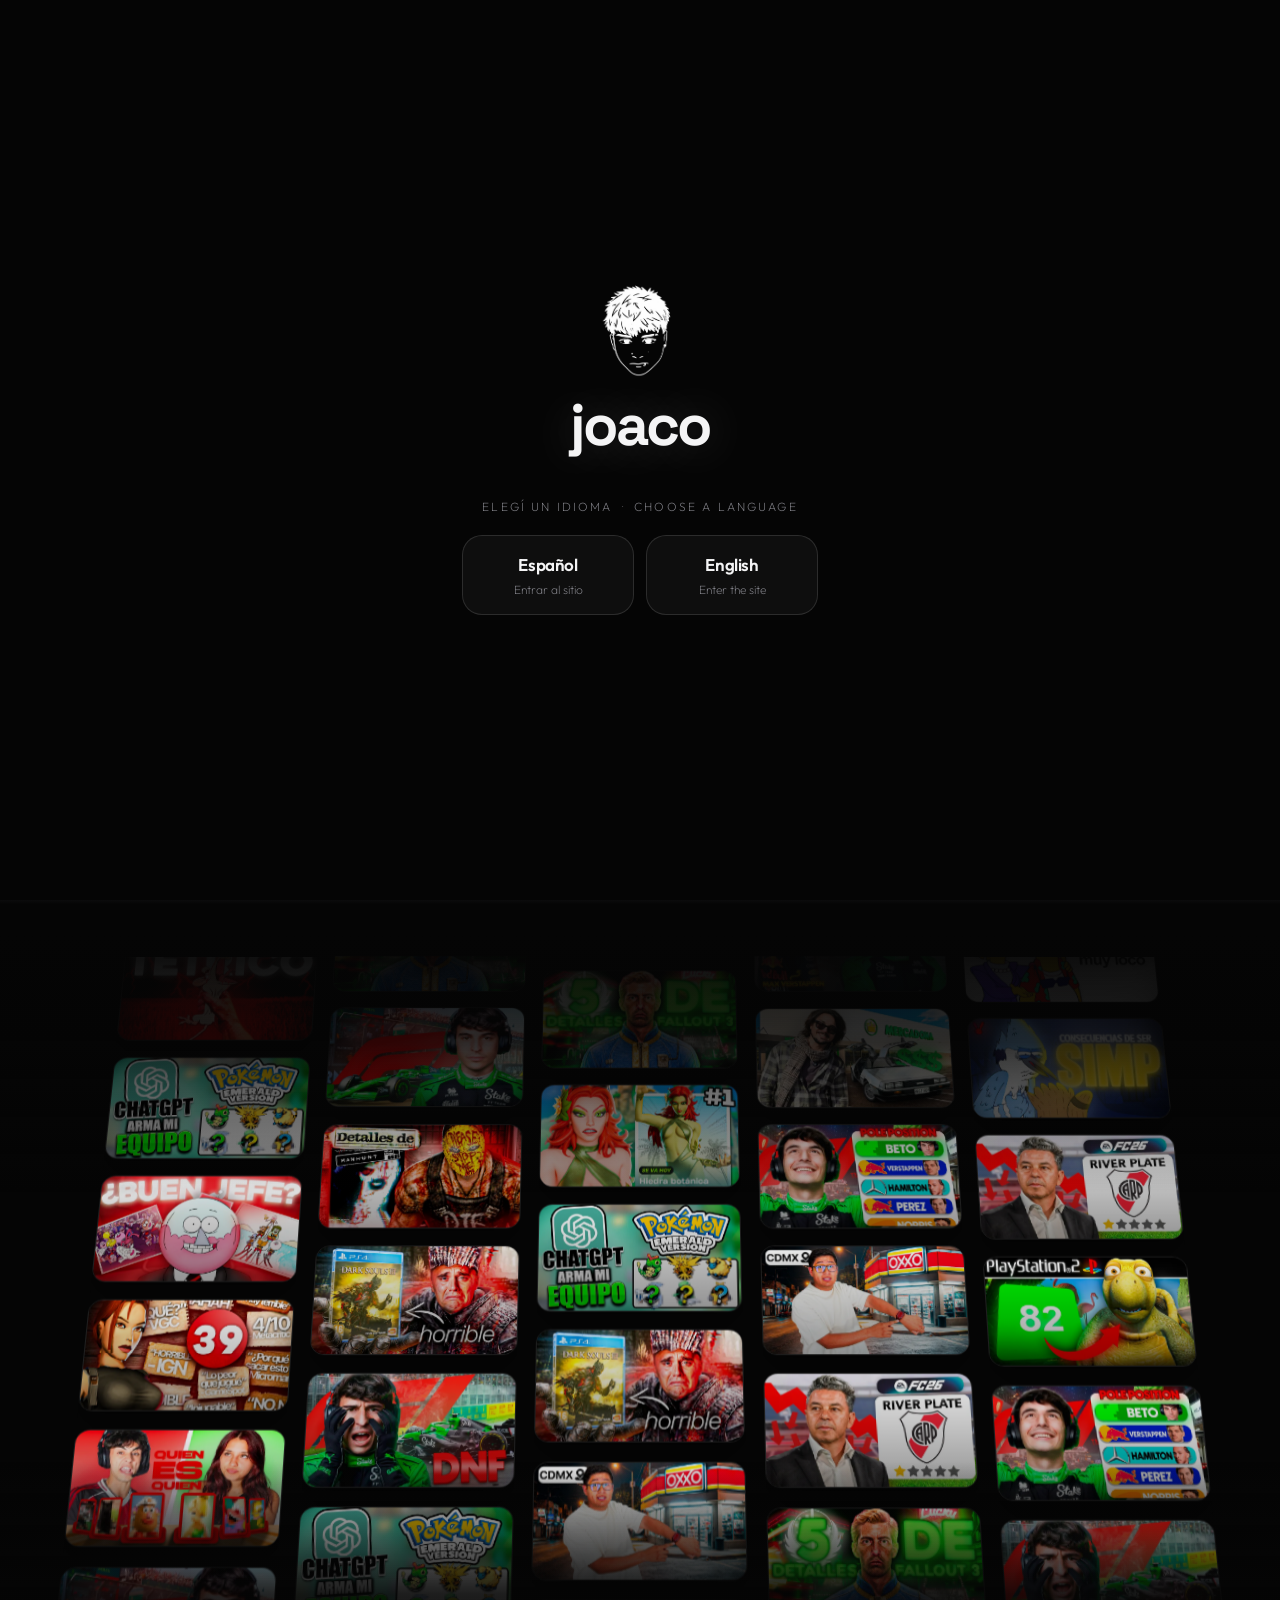
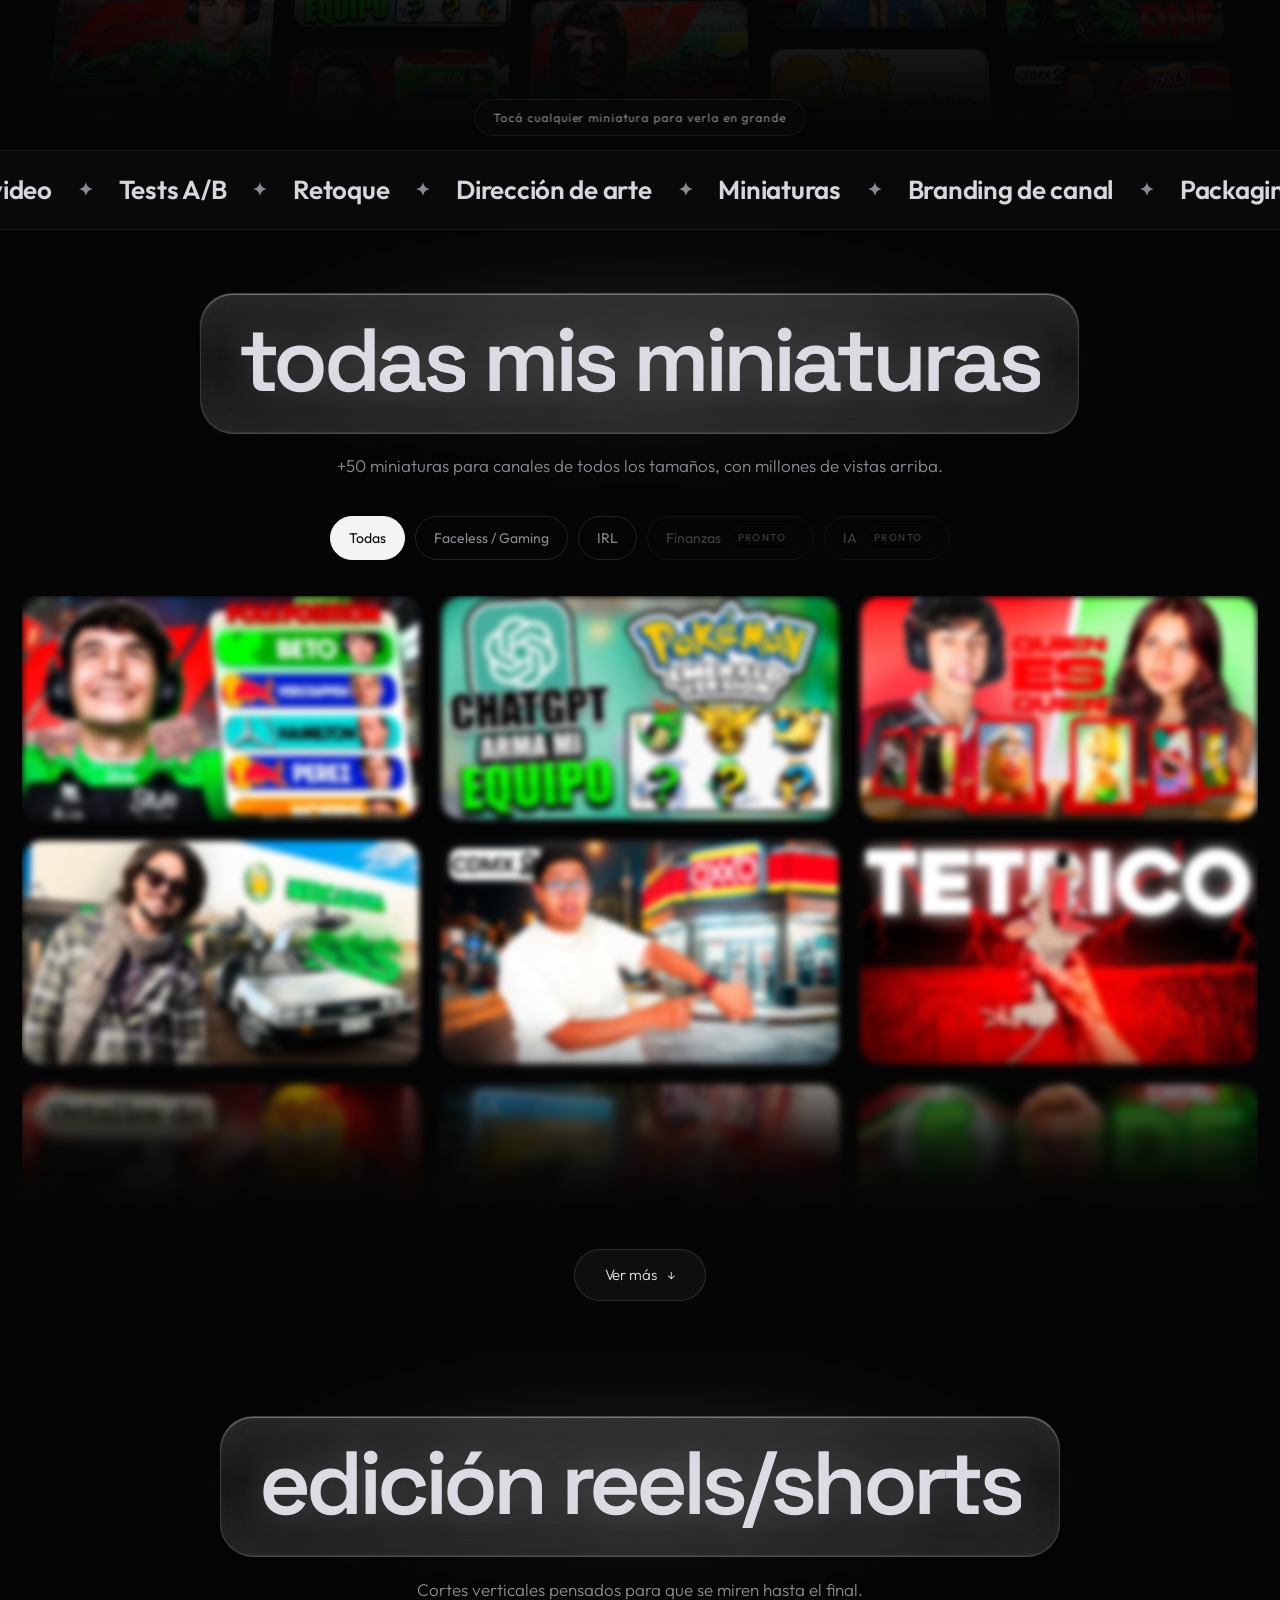
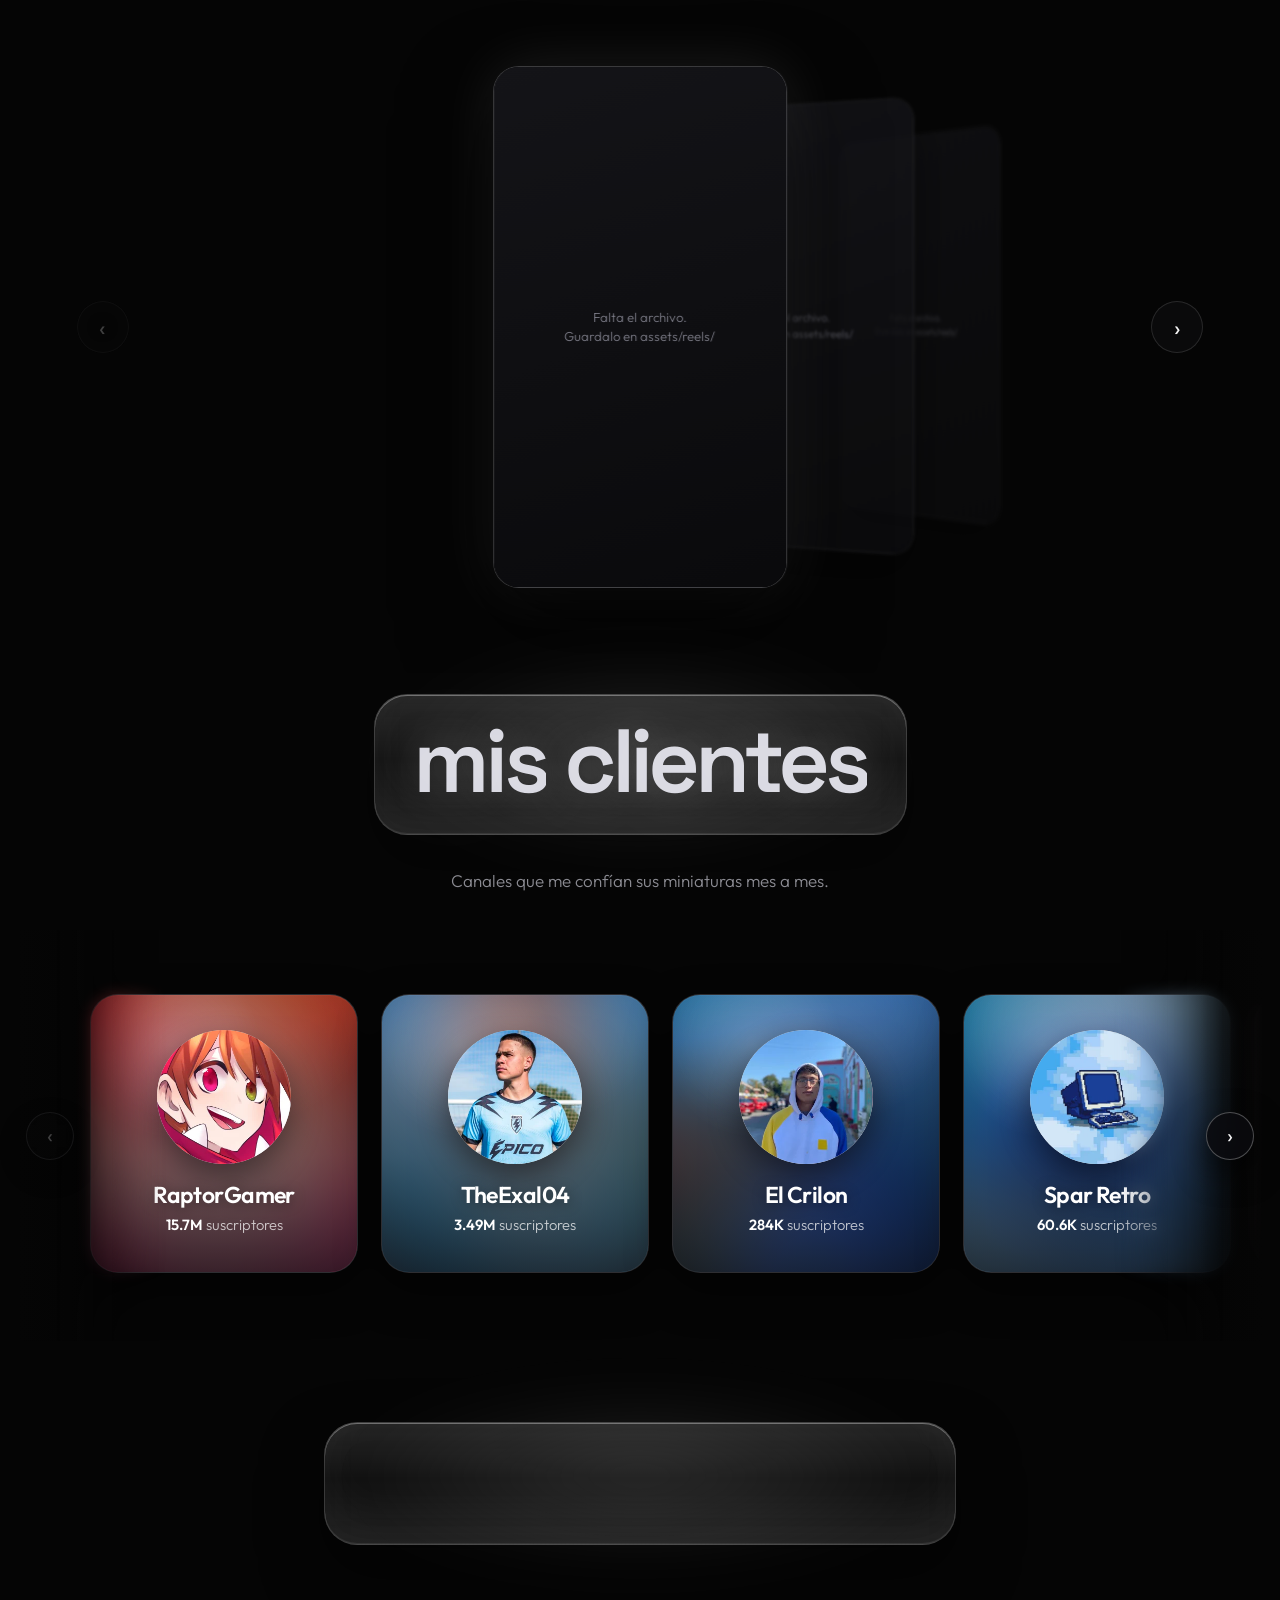
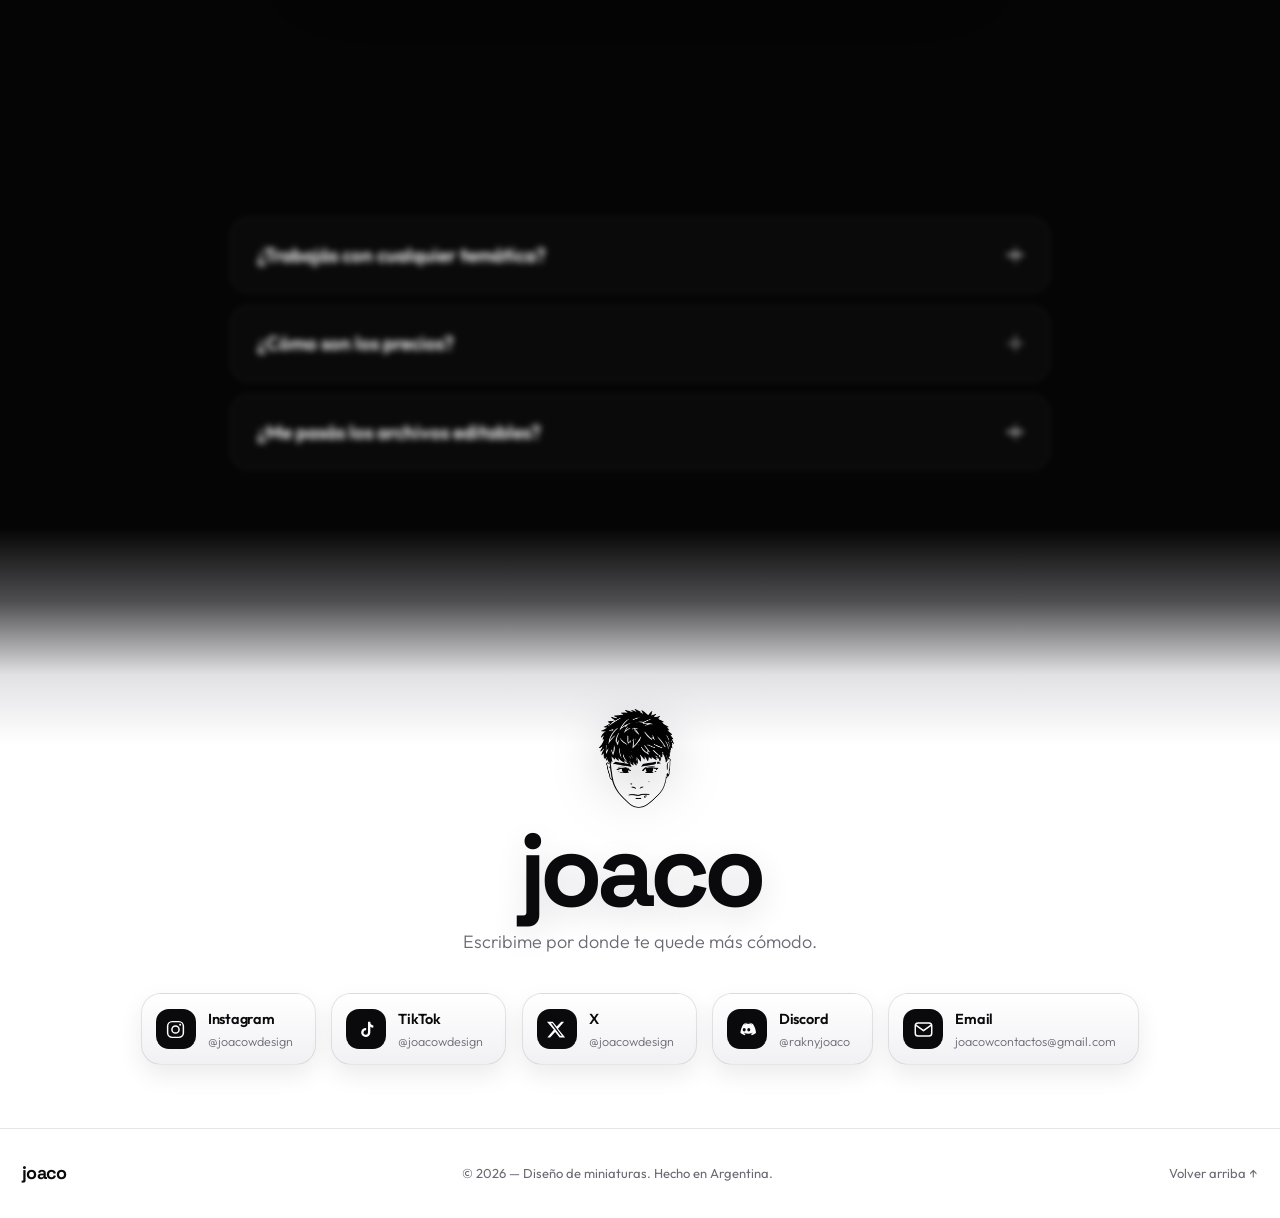
==== commit db76c8c3: "Contacto en blanco con las redes, y ajustes de navegación - "Trabajos" pasa a "Miniaturas" y el botó" ====
--- a/index.html
+++ b/index.html
@@ -46,7 +46,7 @@
   </a>
 
   <nav class="nav__links" id="navLinks" data-i18n-aria="nav.aria" aria-label="Navegación principal">
-    <a href="#proyectos" class="pill" data-i18n="nav.works">Trabajos</a>
+    <a href="#proyectos" class="pill" data-i18n="nav.works">Miniaturas</a>
     <a href="#reels" class="pill" data-i18n="nav.reels">Reels</a>
     <a href="#clientes" class="pill" data-i18n="nav.clients">Clientes</a>
     <a href="#contacto" class="pill" data-i18n="nav.contact">Contacto</a>
@@ -58,7 +58,7 @@
 </header>
 
 <a href="#contacto" class="floating-cta">
-  <span class="dot"></span><span class="floating-cta__txt" data-i18n="cta.book">Agendar reunión</span>
+  <span class="dot"></span><span class="floating-cta__txt" data-i18n="cta.book">Contactame</span>
 </a>
 
 <main>
@@ -128,6 +128,7 @@
       <i class="spark s3" aria-hidden="true"></i>
       <span class="w" data-i18n="works.t1">todas</span> <span class="w" data-i18n="works.t2">mis</span> <span class="w" data-i18n="works.t3">miniaturas</span>
     </h2>
+    <p class="ssub reveal" data-i18n="works.sub">+50 miniaturas para canales de todos los tamaños, con millones de vistas arriba.</p>
 
     <div class="filters reveal" role="tablist" data-i18n-aria="filters.aria" aria-label="Categorías">
       <button class="chip is-active" data-filter="todas" role="tab" aria-selected="true" data-i18n="chip.all">Todas</button>
@@ -154,6 +155,7 @@
     <h2 class="stitle">
       <span class="w" data-i18n="reels.t1">edición</span> <span class="w" data-i18n="reels.t2">reels/shorts</span>
     </h2>
+    <p class="ssub reveal" data-i18n="reels.sub">Cortes verticales pensados para que se miren hasta el final.</p>
   </div>
 
   <div class="cf" id="cf">
@@ -167,6 +169,7 @@
 <section class="section clients" id="clientes">
   <div class="wrap">
     <h2 class="stitle"><span class="w" data-i18n="clients.t1">mis</span> <span class="w" data-i18n="clients.t2">clientes</span></h2>
+    <p class="ssub reveal" data-i18n="clients.sub">Canales que me confían sus miniaturas mes a mes.</p>
   </div>
 
   <div class="rail reveal">
@@ -180,6 +183,7 @@
 <section class="section faq" id="faq">
   <div class="wrap wrap--narrow">
     <h2 class="stitle"><span class="w" data-i18n="faq.t1">dudas</span> <span class="w" data-i18n="faq.t2">frecuentes</span></h2>
+    <p class="ssub reveal" data-i18n="faq.sub">Lo que casi siempre me preguntan antes de arrancar.</p>
 
     <div class="acc" id="acc">
       <div class="acc__item reveal">
@@ -206,105 +210,69 @@
   </div>
 </section>
 
-<!-- ============ CONTACTO / EMBUDO ============ -->
-<section class="section contact" id="contacto">
-  <div class="smoke smoke--soft" aria-hidden="true">
-    <span class="smoke__wisp w2"></span>
-    <span class="smoke__blob s1"></span>
-    <span class="smoke__blob s2"></span>
-  </div>
-
-  <div class="wrap">
-    <h2 class="stitle"><span class="w" data-i18n="contact.t1">agendemos</span> <span class="w" data-i18n="contact.t2">15 minutos</span></h2>
-
-    <div class="funnel reveal" id="funnel">
-      <div class="funnel__top">
-        <ol class="funnel__steps" id="funnelSteps">
-          <li class="is-active"><b>01</b><span data-i18n="step.1">Proyecto</span></li>
-          <li><b>02</b><span data-i18n="step.2">Día y hora</span></li>
-          <li><b>03</b><span data-i18n="step.3">Tus datos</span></li>
-        </ol>
-        <div class="funnel__bar"><span id="funnelBar"></span></div>
-      </div>
-
-      <!-- PASO 1 -->
-      <section class="panel is-active" data-step="1">
-        <p class="panel__q" data-i18n="q.help">¿Con qué te doy una mano?</p>
-        <div class="opts" data-group="servicio" data-multi="1">
-          <button class="opt" data-value="Miniaturas" data-i18n="o.thumbs">Miniaturas</button>
-          <button class="opt" data-value="Branding de canal" data-i18n="o.branding">Branding de canal</button>
-          <button class="opt" data-value="Packaging de video" data-i18n="o.packaging">Packaging de video</button>
-          <button class="opt" data-value="Otra cosa" data-i18n="o.other">Otra cosa</button>
-        </div>
-
-        <p class="panel__q" data-i18n="q.volume">¿Cuántas piezas por mes?</p>
-        <div class="opts" data-group="volumen">
-          <button class="opt" data-value="1 a 4">1 a 4</button>
-          <button class="opt" data-value="5 a 10">5 a 10</button>
-          <button class="opt" data-value="Más de 10" data-i18n="o.more10">Más de 10</button>
-          <button class="opt" data-value="Todavía no sé" data-i18n="o.dunno">Todavía no sé</button>
-        </div>
-
-        <p class="panel__q" data-i18n="q.niche">¿De qué temática es el canal?</p>
-        <div class="opts" data-group="nicho">
-          <button class="opt" data-value="Gaming">Gaming</button>
-          <button class="opt" data-value="Entretenimiento" data-i18n="o.enter">Entretenimiento</button>
-          <button class="opt" data-value="Autos y motor" data-i18n="o.cars">Autos y motor</button>
-          <button class="opt" data-value="Finanzas" data-i18n="o.finance">Finanzas</button>
-          <button class="opt" data-value="Otra" data-i18n="o.otherf">Otra</button>
-        </div>
-      </section>
-
-      <!-- PASO 2 -->
-      <section class="panel" data-step="2">
-        <div class="cal">
-          <div class="cal__head">
-            <button class="cal__nav" id="calPrev" data-i18n-aria="cal.prev" aria-label="Mes anterior">‹</button>
-            <span class="cal__month" id="calMonth">—</span>
-            <button class="cal__nav" id="calNext" data-i18n-aria="cal.next" aria-label="Mes siguiente">›</button>
-          </div>
-          <div class="cal__dow" aria-hidden="true"><span>L</span><span>M</span><span>M</span><span>J</span><span>V</span><span>S</span><span>D</span></div>
-          <div class="cal__grid" id="calGrid"></div>
-          <p class="cal__note" data-i18n="cal.note">Días hábiles, huso horario de Argentina (GMT−3).</p>
-        </div>
-
-        <div class="slots">
-          <p class="panel__q" id="slotTitle">Elegí un día para ver los horarios</p>
-          <div class="slots__list" id="slotList"></div>
-        </div>
-      </section>
-
-      <!-- PASO 3 -->
-      <section class="panel" data-step="3">
-        <div class="form__row">
-          <label class="field"><span data-i18n="f.name">Nombre</span><input type="text" id="fName" data-i18n-ph="f.namePh" placeholder="Cómo te llamás" /></label>
-          <label class="field"><span data-i18n="f.mail">Email</span><input type="email" id="fMail" data-i18n-ph="f.mailPh" placeholder="vos@correo.com" /></label>
-        </div>
-        <label class="field"><span data-i18n="f.channel">Canal o link</span><input type="text" id="fChannel" data-i18n-ph="f.channelPh" placeholder="youtube.com/@tucanal" /></label>
-        <label class="field"><span data-i18n="f.more">Algo más que quieras contarme</span><textarea id="fMsg" rows="3" data-i18n-ph="f.morePh" placeholder="Opcional"></textarea></label>
-
-        <div class="summary" id="summary"></div>
-        <p class="form__hint" id="funnelHint" role="status"></p>
-      </section>
-
-      <div class="funnel__nav">
-        <button class="btn btn--ghost" id="fPrev" data-i18n="btn.back" disabled>Atrás</button>
-        <button class="btn" id="fNext">Siguiente</button>
-      </div>
-    </div>
-
-    <div class="contact__links reveal">
-      <a href="mailto:equinox.dgrafico@gmail.com">equinox.dgrafico@gmail.com</a>
-      <a href="https://wa.me/" target="_blank" rel="noopener">WhatsApp</a>
-      <a href="https://instagram.com/" target="_blank" rel="noopener">Instagram</a>
-      <a href="https://x.com/" target="_blank" rel="noopener">X / Twitter</a>
+<!-- ============ CONTACTO ============ -->
+<section class="contact" id="contacto">
+  <div class="contact__fade" aria-hidden="true"></div>
+
+  <div class="contact__in">
+    <img class="contact__mark" src="assets/brand/joaco-logo.webp" alt="" />
+    <h2 class="contact__title">joaco</h2>
+    <p class="contact__sub" data-i18n="contact.sub">Escribime por donde te quede más cómodo.</p>
+
+    <div class="socials">
+      <a class="social" href="https://instagram.com/joacowdesign" target="_blank" rel="noopener">
+        <span class="social__ico">
+          <svg viewBox="0 0 24 24" fill="none" stroke="currentColor" stroke-width="1.7" stroke-linecap="round">
+            <rect x="3" y="3" width="18" height="18" rx="5.2"/><circle cx="12" cy="12" r="4.1"/>
+            <circle cx="17.3" cy="6.7" r="1.15" fill="currentColor" stroke="none"/>
+          </svg>
+        </span>
+        <span class="social__txt"><b>Instagram</b><i>@joacowdesign</i></span>
+      </a>
+
+      <a class="social" href="https://www.tiktok.com/@joacowdesign" target="_blank" rel="noopener">
+        <span class="social__ico">
+          <svg viewBox="0 0 24 24" fill="currentColor">
+            <path d="M16.4 3h-2.7v12.4a2.55 2.55 0 1 1-2.1-2.5v-2.7a5.25 5.25 0 1 0 4.8 5.2V8.9a6.6 6.6 0 0 0 3.4 1.05V7.3A4 4 0 0 1 16.4 3z"/>
+          </svg>
+        </span>
+        <span class="social__txt"><b>TikTok</b><i>@joacowdesign</i></span>
+      </a>
+
+      <a class="social" href="https://x.com/joacowdesign" target="_blank" rel="noopener">
+        <span class="social__ico">
+          <svg viewBox="0 0 24 24" fill="currentColor">
+            <path d="M17.5 3h3.2l-7 8 8.2 10h-6.4l-5-6.1L4.7 21H1.5l7.5-8.6L1.1 3h6.6l4.5 5.6L17.5 3zm-1.1 16h1.8L7.5 4.9H5.6L16.4 19z"/>
+          </svg>
+        </span>
+        <span class="social__txt"><b>X</b><i>@joacowdesign</i></span>
+      </a>
+
+      <button class="social" type="button" id="discordBtn" data-copy="@raknyjoaco">
+        <span class="social__ico">
+          <svg viewBox="0 0 24 24" fill="currentColor">
+            <path d="M19.3 5.6A15.6 15.6 0 0 0 15.4 4.4l-.25.5c1.28.33 2.5.83 3.6 1.5a11.4 11.4 0 0 0-9.5 0c1.1-.67 2.32-1.17 3.6-1.5L12.6 4.4A15.6 15.6 0 0 0 8.7 5.6C4.9 11.2 5.2 16.1 5.2 16.1a15.4 15.4 0 0 0 4.7 2.4l1-1.35c-.72-.27-1.4-.62-2.02-1.05l.5-.38a11.4 11.4 0 0 0 9.24 0l.5.38c-.62.43-1.3.78-2.02 1.05l1 1.35a15.4 15.4 0 0 0 4.7-2.4s.3-4.9-3.5-10.5zM9.4 14.2c-.92 0-1.68-.85-1.68-1.9s.74-1.9 1.68-1.9c.94 0 1.7.85 1.68 1.9 0 1.05-.74 1.9-1.68 1.9zm5.2 0c-.92 0-1.68-.85-1.68-1.9s.74-1.9 1.68-1.9c.94 0 1.7.85 1.68 1.9 0 1.05-.74 1.9-1.68 1.9z"/>
+          </svg>
+        </span>
+        <span class="social__txt"><b>Discord</b><i>@raknyjoaco</i></span>
+        <span class="social__copied" data-i18n="social.copied">copiado</span>
+      </button>
+
+      <a class="social" href="mailto:joacowcontactos@gmail.com">
+        <span class="social__ico">
+          <svg viewBox="0 0 24 24" fill="none" stroke="currentColor" stroke-width="1.7" stroke-linecap="round" stroke-linejoin="round">
+            <rect x="2.6" y="4.6" width="18.8" height="14.8" rx="3.2"/><path d="m3.6 7.4 8.4 5.9 8.4-5.9"/>
+          </svg>
+        </span>
+        <span class="social__txt"><b>Email</b><i>joacowcontactos@gmail.com</i></span>
+      </a>
     </div>
   </div>
 </section>
 
 </main>
 
-<footer class="footer">
+<footer class="footer footer--light">
   <div class="wrap footer__in">
     <span class="footer__logo">joaco</span>
     <span>© <span id="year">2026</span> <span data-i18n="footer.rights">— Diseño de miniaturas. Hecho en Argentina.</span></span>
--- a/assets/css/style.css
+++ b/assets/css/style.css
@@ -172,7 +172,7 @@
 
 /* CTA flotante */
 .floating-cta{
-  position:fixed;top:78px;right:clamp(16px,3vw,34px);z-index:500;
+  position:fixed;top:112px;right:clamp(16px,3vw,34px);z-index:500;
   display:inline-flex;align-items:center;gap:10px;
   padding:11px 22px;border-radius:var(--radius);
   border:1px solid rgba(255,255,255,.35);
@@ -535,7 +535,23 @@
   96%{opacity:0;transform:scale(.45) rotate(74deg)}
 }
 
-/* Proyectos *//* Proyectos */
+.ssub{
+  max-width:58ch;margin:0 auto clamp(26px,4vh,44px);
+  font-size:clamp(13px,1.35vw,17px);font-weight:300;line-height:1.55;
+  text-align:center;color:var(--muted);
+}
+/* el título ya trae su propio margen inferior: la bajada se acomoda contra él */
+.stitle:has(+ .ssub){margin-bottom:clamp(14px,2.2vh,24px)}
+
+/* Proyectos */.ssub{
+  max-width:58ch;margin:0 auto clamp(26px,4vh,44px);
+  font-size:clamp(13px,1.35vw,17px);font-weight:300;line-height:1.55;
+  text-align:center;color:var(--muted);
+}
+/* el título ya trae su propio margen inferior: la bajada se acomoda contra él */
+.stitle:has(+ .ssub){margin-bottom:clamp(14px,2.2vh,24px)}
+
+/* Proyectos */
 .filters{display:flex;flex-wrap:wrap;gap:10px;margin-bottom:clamp(26px,4vh,42px)}
 .works .filters{justify-content:center}
 .chip{
@@ -620,16 +636,16 @@
 .tile__meta span{font-size:12px;color:var(--muted);letter-spacing:.14em;text-transform:uppercase}
 
 /* Clientes */
-.clients{padding-top:clamp(26px,3.4vh,48px)}
+.clients{padding-top:clamp(18px,2.4vh,34px);padding-bottom:clamp(20px,2.6vh,38px)}
 .clients .stitle,.faq .stitle,.contact .stitle{margin-bottom:clamp(24px,3.6vh,42px)}
 /* el FAQ vive en una columna angosta: entra en una línea */
 .faq .stitle{font-size:clamp(30px,5.6vw,76px)}
 
-.rail{position:relative;padding:0 clamp(52px,7vw,110px)}
+.rail{position:relative;padding:0}
 .rail__track{
   display:flex;gap:clamp(14px,1.8vw,24px);
   overflow-x:auto;scroll-behavior:smooth;scroll-snap-type:x mandatory;
-  padding:26px 2px 30px;
+  padding:64px clamp(52px,7vw,120px) 68px;
   perspective:900px;
   scrollbar-width:none;-ms-overflow-style:none;
 }
@@ -638,21 +654,21 @@
 /* desvanecido con blur a los costados */
 .rail::before,.rail::after{
   content:"";position:absolute;top:0;bottom:0;z-index:2;pointer-events:none;
-  width:clamp(64px,9vw,150px);
-  backdrop-filter:blur(7px);
+  width:clamp(96px,13vw,210px);
+  backdrop-filter:blur(8px);
   -webkit-backdrop-filter:blur(7px);
 }
 .rail::before{
   left:0;
-  background:linear-gradient(90deg,#050505 14%,rgba(5,5,5,.72) 52%,rgba(5,5,5,0) 100%);
-  -webkit-mask-image:linear-gradient(90deg,#000 42%,transparent 100%);
-  mask-image:linear-gradient(90deg,#000 42%,transparent 100%);
+  background:linear-gradient(90deg,#050505 10%,rgba(5,5,5,.78) 44%,rgba(5,5,5,0) 100%);
+  -webkit-mask-image:linear-gradient(90deg,#000 34%,transparent 100%);
+  mask-image:linear-gradient(90deg,#000 34%,transparent 100%);
 }
 .rail::after{
   right:0;
-  background:linear-gradient(270deg,#050505 14%,rgba(5,5,5,.72) 52%,rgba(5,5,5,0) 100%);
-  -webkit-mask-image:linear-gradient(270deg,#000 42%,transparent 100%);
-  mask-image:linear-gradient(270deg,#000 42%,transparent 100%);
+  background:linear-gradient(270deg,#050505 10%,rgba(5,5,5,.78) 44%,rgba(5,5,5,0) 100%);
+  -webkit-mask-image:linear-gradient(270deg,#000 34%,transparent 100%);
+  mask-image:linear-gradient(270deg,#000 34%,transparent 100%);
 }
 
 .client{
@@ -662,80 +678,87 @@
   width:clamp(206px,23vw,268px);aspect-ratio:1/1.04;
   padding:clamp(20px,2.2vw,28px) 18px;
   border-radius:clamp(22px,2.2vw,30px);
-  background:linear-gradient(168deg,#f7f7f9 0%,#ececeF 58%,#e4e4ea 100%);
-  color:#0a0a0c;overflow:hidden;
-  border:1px solid rgba(255,255,255,.5);
+  background:#0c0c10;color:#fff;overflow:hidden;
+  border:1px solid rgba(255,255,255,.14);
   box-shadow:
-    inset 0 1px 0 rgba(255,255,255,.9),
-    0 18px 40px rgba(0,0,0,.45);
+    inset 0 1px 0 rgba(255,255,255,.18),
+    0 18px 40px rgba(0,0,0,.5);
   transform-style:preserve-3d;
-  transition:transform .4s var(--ease),box-shadow .4s var(--ease);
+  transition:transform .4s var(--ease),box-shadow .5s var(--ease),border-color .4s ease;
   will-change:transform;
 }
 .client:hover{
+  border-color:rgba(255,255,255,.26);
   box-shadow:
-    inset 0 1px 0 rgba(255,255,255,.9),
-    0 30px 70px rgba(0,0,0,.6),
-    0 0 46px rgba(255,255,255,.16);
-}
-/* brillo que sigue al cursor */
+    inset 0 1px 0 rgba(255,255,255,.22),
+    0 30px 70px rgba(0,0,0,.62),
+    0 0 22px var(--glow,rgba(255,255,255,.18)),
+    0 0 58px var(--glow,rgba(255,255,255,.16));
+}
+
+/* la propia foto, muy difuminada, como fondo */
+.client__bg{
+  position:absolute;inset:0;pointer-events:none;
+  background-size:cover;background-position:center;
+  filter:blur(34px) saturate(1.9) brightness(.82);
+  transform:scale(1.5);
+  opacity:0;transition:opacity .8s var(--ease),transform .6s var(--ease);
+}
+.client.has-bg .client__bg{opacity:.95}
+.client:hover .client__bg{transform:scale(1.54)}
+.client__veil{
+  position:absolute;inset:0;pointer-events:none;
+  background:
+    radial-gradient(85% 60% at 50% 12%,rgba(255,255,255,.14),transparent 62%),
+    linear-gradient(180deg,rgba(8,8,12,.14) 0%,rgba(8,8,12,.42) 58%,rgba(8,8,12,.72) 100%);
+}
+
+/* brillo suave que respira y sigue al cursor */
 .client__glow{
   position:absolute;inset:0;pointer-events:none;border-radius:inherit;
-  background:radial-gradient(42% 42% at var(--gx,50%) var(--gy,50%),rgba(255,255,255,.95),rgba(255,255,255,0) 70%);
-  opacity:0;transition:opacity .4s var(--ease);
-  mix-blend-mode:soft-light;
-}
-.client:hover .client__glow{opacity:1}
-/* resplandor que cruza al pasar el mouse, como en las miniaturas */
-.client__shine{
-  position:absolute;top:-30%;bottom:-30%;left:0;width:46%;z-index:2;
-  pointer-events:none;opacity:0;
-  transform:skewX(-16deg) translateX(-150%);
-  background:linear-gradient(90deg,
-    rgba(255,255,255,0) 0%,
-    rgba(28,28,44,.14) 30%,
-    rgba(255,255,255,1) 50%,
-    rgba(28,28,44,.1) 70%,
-    rgba(255,255,255,0) 100%);
-}
-.client:hover .client__shine{animation:clientShine .95s cubic-bezier(.42,.02,.4,.98)}
-@keyframes clientShine{
-  0%{opacity:0;transform:skewX(-16deg) translateX(-150%)}
-  14%{opacity:1}
-  86%{opacity:1}
-  100%{opacity:0;transform:skewX(-16deg) translateX(300%)}
+  background:radial-gradient(46% 46% at var(--gx,30%) var(--gy,18%),rgba(255,255,255,.34),rgba(255,255,255,0) 72%);
+  opacity:.5;transition:opacity .5s var(--ease);
+  animation:clientBreathe 7s ease-in-out infinite;
+  mix-blend-mode:screen;
+}
+.client:hover .client__glow{opacity:1;animation:none}
+@keyframes clientBreathe{
+  0%,100%{opacity:.34}
+  50%{opacity:.62}
 }
 
 .client__pic{
-  position:relative;
+  position:relative;z-index:2;
   width:clamp(100px,11.4vw,134px);aspect-ratio:1;border-radius:50%;
   display:grid;place-items:center;overflow:hidden;
   background:linear-gradient(145deg,#111114,#33333c);
   color:#fff;font-size:38px;font-weight:600;letter-spacing:-.02em;
-  box-shadow:0 10px 26px rgba(10,10,30,.3),inset 0 0 0 3px rgba(255,255,255,.9);
+  box-shadow:0 12px 30px rgba(0,0,0,.45),inset 0 0 0 3px rgba(255,255,255,.92);
   transform:translateZ(26px);
 }
 .client__pic img{width:100%;height:100%;object-fit:cover;display:block}
-.client__txt{display:grid;gap:4px;justify-items:center;text-align:center;transform:translateZ(16px)}
+.client__txt{position:relative;z-index:2;display:grid;gap:4px;justify-items:center;text-align:center;transform:translateZ(16px)}
 .client__name{
   font-size:clamp(18px,1.8vw,23px);font-weight:600;letter-spacing:-.025em;line-height:1.15;
-  max-width:100%;
-}
-.client__subs{font-size:clamp(13px,1.15vw,15.5px);font-weight:300;color:#5f5f6a}
-.client__subs b{font-weight:600;color:#0a0a0c}
+  max-width:100%;color:#fff;text-shadow:0 2px 14px rgba(0,0,0,.45);
+}
+.client__subs{font-size:clamp(13px,1.15vw,15.5px);font-weight:300;color:rgba(255,255,255,.72)}
+.client__subs b{font-weight:600;color:#fff}
 .client.is-slot .client__pic{background:linear-gradient(145deg,#2a2a33,#15151a);font-size:44px;font-weight:300}
 
 .rail__arrow{
   position:absolute;top:50%;z-index:3;transform:translateY(-50%);
   width:48px;height:48px;border-radius:50%;display:grid;place-items:center;
-  border:1px solid var(--line);background:rgba(14,14,16,.66);backdrop-filter:blur(12px);
+  border:1px solid rgba(255,255,255,.28);
+  background:rgba(10,10,14,.8);backdrop-filter:blur(14px);
+  box-shadow:0 12px 32px rgba(0,0,0,.6);
   font-size:22px;color:var(--fg);
-  transition:background .3s ease,transform .3s var(--ease),opacity .3s ease;
-}
-.rail__arrow:hover{background:rgba(255,255,255,.16);transform:translateY(-50%) scale(1.08)}
+  transition:background .3s ease,transform .3s var(--ease),opacity .3s ease,color .3s ease;
+}
+.rail__arrow:hover{background:#fff;color:#0a0a0c;border-color:#fff;transform:translateY(-50%) scale(1.08)}
 .rail__arrow:disabled{opacity:.25;cursor:default}
-.rail__arrow--prev{left:clamp(6px,1.4vw,26px)}
-.rail__arrow--next{right:clamp(6px,1.4vw,26px)}
+.rail__arrow--prev{left:clamp(10px,2vw,38px)}
+.rail__arrow--next{right:clamp(10px,2vw,38px)}
 
 /* FAQ */
 .acc{display:grid;gap:12px}
@@ -750,42 +773,74 @@
 .acc__body{max-height:0;overflow:hidden;transition:max-height .5s var(--ease)}
 .acc__body p{margin:0;padding:0 26px 24px;color:var(--muted);font-size:15px;max-width:62ch}
 
-/* Contacto */
-.contact{overflow:hidden;isolation:isolate}
-.form{display:grid;gap:16px;max-width:760px;margin:clamp(30px,5vh,52px) auto 0}
-.form__row{display:grid;grid-template-columns:1fr 1fr;gap:16px}
-.field{display:grid;gap:9px}
-.field span{font-size:12px;letter-spacing:.14em;text-transform:uppercase;color:var(--muted)}
-.field input,.field textarea{
-  width:100%;padding:15px 18px;border-radius:14px;resize:vertical;
-  border:1px solid var(--line);background:rgba(255,255,255,.035);color:var(--fg);
-  font:inherit;font-size:15px;transition:border-color .3s ease,background .3s ease;
-}
-.field input::placeholder,.field textarea::placeholder{color:#5f5f68}
-.field input:focus,.field textarea:focus{outline:none;border-color:rgba(255,255,255,.55);background:rgba(255,255,255,.06)}
-.field.is-error input,.field.is-error textarea{border-color:#ff4d6d}
-.btn{
-  justify-self:start;padding:15px 34px;border-radius:var(--radius);
-  background:var(--fg);color:#050505;font-weight:600;font-size:15px;
-  transition:transform .35s var(--ease),box-shadow .35s var(--ease);
-}
-.btn:hover{transform:translateY(-2px);box-shadow:0 16px 40px rgba(255,255,255,.18)}
-.form__hint{margin:0;font-size:14px;color:var(--muted);min-height:20px}
-.form__hint.is-ok{color:#5ee9a6}
-.form__hint.is-bad{color:#ff8098}
-
-.contact__links{
-  display:flex;flex-wrap:wrap;justify-content:center;gap:12px 28px;
-  margin-top:clamp(40px,7vh,72px);
-  font-size:15px;color:var(--muted);
-}
-.contact__links a{position:relative;padding-bottom:3px}
-.contact__links a::after{content:"";position:absolute;left:0;bottom:0;width:0;height:1px;background:var(--fg);transition:width .4s var(--ease)}
-.contact__links a:hover{color:var(--fg)}
-.contact__links a:hover::after{width:100%}
+/* Contacto: bloque blanco, como el header de arriba */
+.contact{
+  position:relative;
+  padding:clamp(150px,20vh,240px) 22px clamp(56px,7vh,90px);
+  background:#ffffff;color:#0a0a0c;
+  overflow:hidden;isolation:isolate;
+  z-index:3;
+}
+.contact__fade{
+  position:absolute;left:0;right:0;top:0;height:clamp(180px,24vh,300px);
+  background:linear-gradient(180deg,#050505 0%,rgba(10,10,14,.72) 34%,rgba(120,120,135,.22) 68%,rgba(255,255,255,0) 100%);
+  pointer-events:none;
+}
+.contact__in{position:relative;z-index:2;display:grid;justify-items:center;text-align:center;width:min(100%,1120px);margin-inline:auto}
+.contact__mark{width:clamp(78px,9vw,122px);height:auto;filter:drop-shadow(0 16px 26px rgba(10,10,30,.2))}
+.contact__title{
+  margin:clamp(8px,1.4vh,16px) 0 0;
+  font-family:'Space Grotesk',var(--font);
+  font-weight:700;font-size:clamp(44px,8vw,104px);line-height:.9;letter-spacing:-.055em;
+  text-shadow:0 .1em .3em rgba(12,12,38,.12);
+}
+.contact__sub{
+  margin:clamp(8px,1.2vh,14px) 0 0;
+  font-size:clamp(13px,1.5vw,18px);font-weight:300;color:#6a6a74;
+}
+
+.socials{
+  display:flex;flex-wrap:wrap;justify-content:center;gap:clamp(10px,1.2vw,16px);
+  margin-top:clamp(26px,4vh,44px);width:100%;
+}
+.social{
+  position:relative;
+  display:inline-flex;align-items:center;gap:12px;
+  padding:13px 22px 13px 14px;border-radius:20px;
+  border:1px solid rgba(10,10,20,.1);
+  background:linear-gradient(180deg,#ffffff,#f1f1f4);
+  box-shadow:0 10px 24px rgba(10,10,30,.08),inset 0 1px 0 #fff;
+  color:#0a0a0c;text-align:left;
+  transition:transform .35s var(--ease),box-shadow .35s var(--ease),border-color .3s ease,background .3s ease;
+}
+.social:hover{
+  transform:translateY(-3px);
+  border-color:rgba(10,10,20,.2);
+  box-shadow:0 18px 40px rgba(10,10,30,.16),inset 0 1px 0 #fff;
+}
+.social__ico{
+  display:grid;place-items:center;flex:none;
+  width:40px;height:40px;border-radius:13px;
+  background:#0a0a0c;color:#fff;
+}
+.social__ico svg{width:21px;height:21px}
+.social__txt{display:grid;gap:1px;min-width:0}
+.social__txt b{font-size:14.5px;font-weight:600;letter-spacing:-.015em}
+.social__txt i{font-style:normal;font-size:12.5px;font-weight:300;color:#6a6a74}
+.social__copied{
+  position:absolute;top:50%;right:14px;transform:translateY(-50%) scale(.9);
+  padding:4px 10px;border-radius:var(--radius);
+  background:#0a0a0c;color:#fff;font-size:11px;letter-spacing:.1em;text-transform:uppercase;
+  opacity:0;pointer-events:none;transition:opacity .3s ease,transform .3s var(--ease);
+}
+.social.is-copied .social__copied{opacity:1;transform:translateY(-50%) scale(1)}
 
 /* Footer */
 .footer{border-top:1px solid var(--line-soft);padding:30px 0;position:relative;z-index:3}
+.footer--light{background:#fff;border-top-color:rgba(10,10,20,.1)}
+.footer--light .footer__in{color:#6a6a74}
+.footer--light .footer__logo{color:#0a0a0c}
+.footer--light .footer__top:hover{color:#0a0a0c}
 .footer__in{display:flex;flex-wrap:wrap;align-items:center;justify-content:space-between;gap:14px;font-size:13px;color:var(--muted)}
 .footer__logo{font-family:'Space Grotesk',var(--font);font-weight:700;letter-spacing:-.04em;font-size:18px;color:var(--fg)}
 .footer__top:hover{color:var(--fg)}
@@ -992,107 +1047,6 @@
 .cf__arrow:disabled{opacity:.25;cursor:default}
 .cf__arrow--prev{left:clamp(10px,6vw,90px)}
 .cf__arrow--next{right:clamp(10px,6vw,90px)}
-
-/* ---------------- Embudo de contacto ---------------- */
-.funnel{
-  position:relative;z-index:2;
-  max-width:920px;margin:clamp(30px,5vh,54px) auto 0;
-  padding:clamp(20px,3vw,34px);
-  border:1px solid var(--line-soft);border-radius:30px;
-  background:linear-gradient(180deg,rgba(255,255,255,.07),rgba(255,255,255,.02));
-  backdrop-filter:blur(18px);
-  box-shadow:0 40px 90px rgba(0,0,0,.45);
-}
-
-.funnel__steps{
-  display:flex;gap:clamp(14px,3vw,40px);
-  list-style:none;margin:0 0 16px;padding:0;
-  font-size:13px;font-weight:200;color:var(--muted);
-}
-.funnel__steps li{display:flex;align-items:center;gap:8px;transition:color .4s ease}
-.funnel__steps li b{font-weight:500;font-size:12px;letter-spacing:.1em}
-.funnel__steps li.is-active{color:#fff}
-.funnel__steps li.is-done{color:#9c9ca6}
-
-.funnel__bar{height:2px;border-radius:2px;background:var(--line-soft);overflow:hidden}
-.funnel__bar span{display:block;height:100%;width:33.33%;background:var(--fg);transition:width .55s var(--ease)}
-
-.panel{display:none}
-.panel.is-active{display:block;animation:panelIn .55s var(--ease)}
-.panel[data-step="2"].is-active{display:grid;grid-template-columns:1.25fr .75fr;gap:clamp(16px,2vw,26px);align-items:start}
-@keyframes panelIn{
-  from{opacity:0;transform:translateY(14px);filter:blur(10px)}
-  to{opacity:1;transform:none;filter:blur(0)}
-}
-
-.panel__q{
-  margin:26px 0 12px;font-size:11px;letter-spacing:.2em;text-transform:uppercase;
-  color:var(--muted);font-weight:300;
-}
-.panel__q:first-child{margin-top:8px}
-
-.opts{display:flex;flex-wrap:wrap;gap:9px}
-.opt{
-  padding:11px 20px;border-radius:var(--radius);
-  border:1px solid var(--line);background:rgba(255,255,255,.02);
-  font-size:14px;font-weight:300;color:#d4d4dc;
-  transition:background .3s ease,border-color .3s ease,color .3s ease,transform .3s var(--ease);
-}
-.opt:hover{border-color:rgba(255,255,255,.4);transform:translateY(-1px)}
-.opt.is-on{background:var(--fg);color:#0a0a0c;border-color:var(--fg);font-weight:500}
-
-/* calendario */
-.cal{
-  border:1px solid var(--line-soft);border-radius:22px;
-  background:rgba(255,255,255,.03);padding:clamp(14px,2vw,20px);
-}
-.cal__head{display:flex;align-items:center;justify-content:space-between;margin-bottom:14px}
-.cal__month{font-size:15px;font-weight:500;letter-spacing:-.01em;text-transform:capitalize}
-.cal__nav{
-  width:34px;height:34px;border-radius:50%;display:grid;place-items:center;
-  border:1px solid var(--line);font-size:17px;color:#d4d4dc;
-  transition:background .3s ease,color .3s ease;
-}
-.cal__nav:hover{background:rgba(255,255,255,.1);color:#fff}
-.cal__nav:disabled{opacity:.3;cursor:default}
-.cal__dow,.cal__grid{display:grid;grid-template-columns:repeat(7,1fr);gap:5px}
-.cal__dow span{text-align:center;font-size:10px;letter-spacing:.1em;color:var(--muted);font-weight:300;padding-bottom:8px}
-.cal__day{
-  aspect-ratio:1;border-radius:13px;display:grid;place-items:center;
-  font-size:14px;font-weight:300;color:#d4d4dc;border:1px solid transparent;
-  transition:background .25s ease,color .25s ease,border-color .25s ease;
-}
-.cal__day:hover:not(:disabled){background:rgba(255,255,255,.09);border-color:var(--line)}
-.cal__day:disabled{color:#45454e;cursor:default}
-.cal__day.is-sel{background:var(--fg);color:#0a0a0c;font-weight:600}
-.cal__day.is-empty{pointer-events:none}
-.cal__note{margin:14px 0 0;font-size:12px;font-weight:200;color:var(--muted)}
-
-.slots__list{display:grid;grid-template-columns:repeat(auto-fill,minmax(96px,1fr));gap:9px}
-.slot{
-  padding:12px 10px;border-radius:14px;border:1px solid var(--line);
-  background:rgba(255,255,255,.02);font-size:14px;font-weight:300;color:#d4d4dc;
-  transition:background .25s ease,color .25s ease,border-color .25s ease,transform .3s var(--ease);
-}
-.slot:hover{border-color:rgba(255,255,255,.4);transform:translateY(-1px)}
-.slot.is-on{background:var(--fg);color:#0a0a0c;border-color:var(--fg);font-weight:500}
-
-/* resumen + navegación */
-.summary{
-  margin-top:24px;padding:18px 20px;border-radius:18px;
-  border:1px solid var(--line-soft);background:rgba(255,255,255,.035);
-  font-size:14px;font-weight:200;color:#c8c8d2;display:grid;gap:8px;
-}
-.summary div{display:flex;gap:12px;justify-content:space-between;align-items:baseline}
-.summary span{color:var(--muted);font-size:12px;letter-spacing:.12em;text-transform:uppercase}
-.summary b{font-weight:500;color:#fff;text-align:right}
-
-.funnel__nav{display:flex;justify-content:space-between;gap:12px;margin-top:26px}
-.btn--ghost{
-  background:none;color:#d4d4dc;border:1px solid var(--line);font-weight:300;
-}
-.btn--ghost:hover{background:rgba(255,255,255,.08);box-shadow:none;transform:none}
-.btn:disabled{opacity:.35;cursor:default;transform:none;box-shadow:none}
 
 /* ---------------- Responsive ---------------- */
 @media (max-width:1080px){
@@ -1134,23 +1088,21 @@
   .lb__btn--prev{left:8px}
   .lb__btn--next{right:8px}
   .lb__caption{font-size:12px;padding:8px 16px;gap:8px}
-  .panel[data-step="2"].is-active{grid-template-columns:1fr}
-  .funnel{border-radius:24px}
-  .funnel__steps{gap:12px;font-size:12px}
-  .funnel__steps li span{display:none}
-  .funnel__steps li.is-active span{display:inline}
   .cf{height:clamp(360px,56vh,460px)}
   .reel{height:clamp(320px,50vh,420px);border-radius:18px}
   .cf__arrow{width:42px;height:42px;font-size:21px}
   .cf__arrow--prev{left:2px}
   .cf__arrow--next{right:2px}
-  .rail{padding:0 44px}
-  .rail::before,.rail::after{width:52px}
+  .rail{padding:0}
+  .rail__track{padding-left:40px;padding-right:40px}
+  .rail::before,.rail::after{width:72px}
   .client{width:min(60vw,208px)}
   .client__pic{width:74px}
   .rail__arrow{width:40px;height:40px;font-size:20px}
   .rail__arrow--prev{left:0}
   .rail__arrow--next{right:0}
+  .social{width:min(92vw,330px);padding:12px 18px 12px 12px}
+  .contact{padding-top:clamp(120px,18vh,180px)}
   .tools{gap:10px}
   .hero{padding-bottom:clamp(200px,30vh,300px)}
   .hero__wall{height:26%}
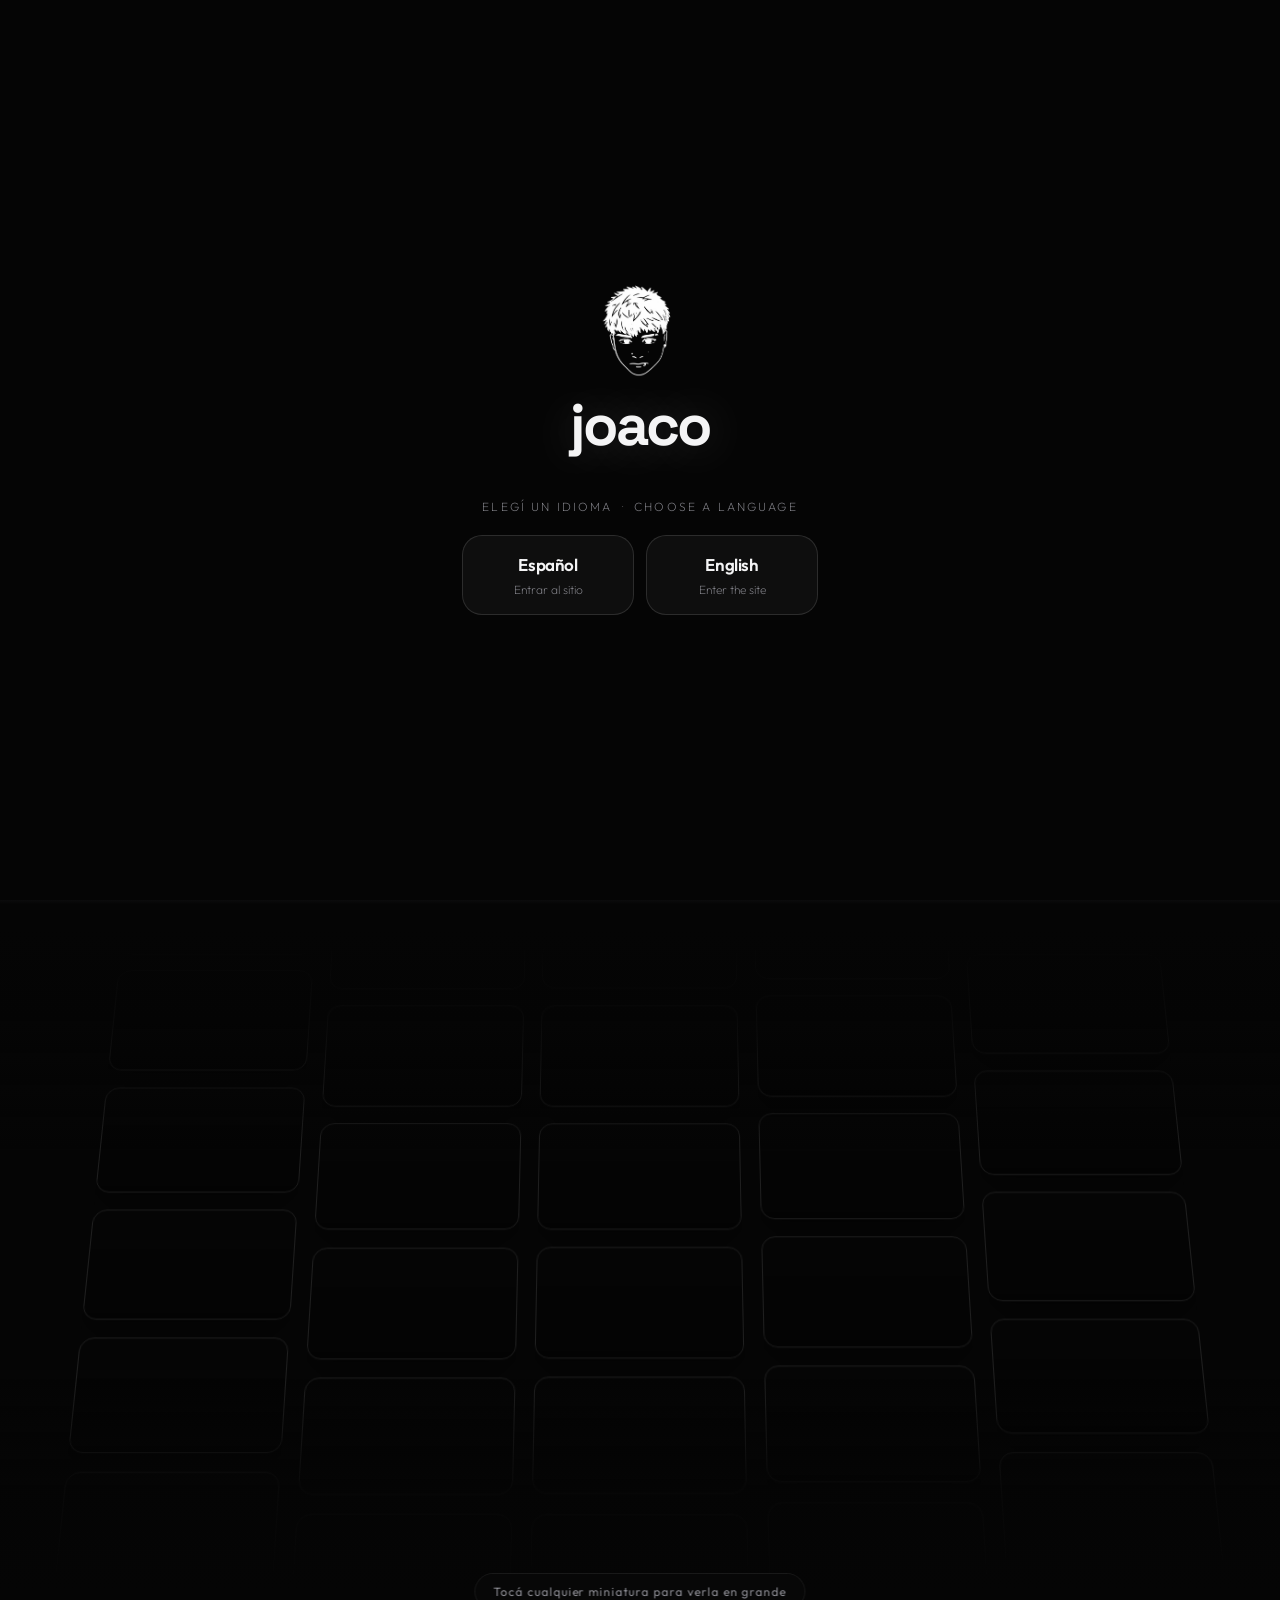
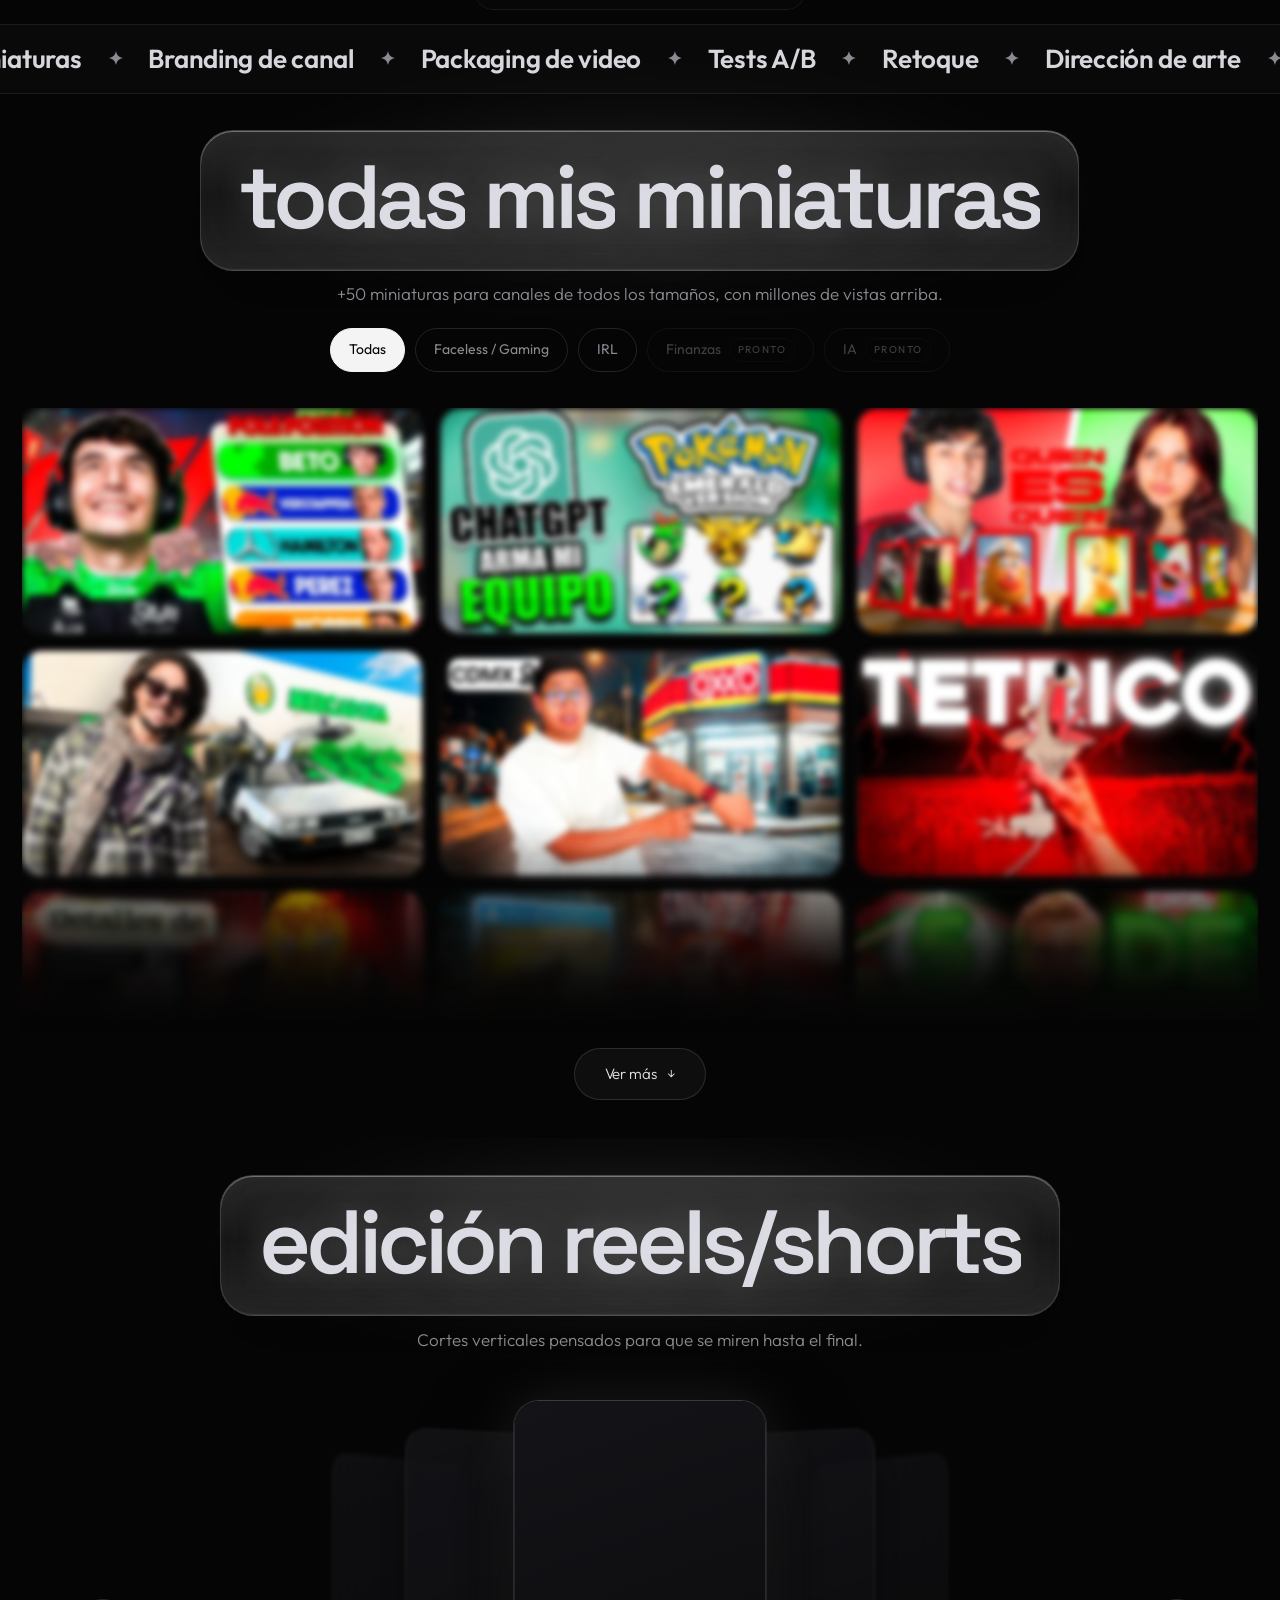
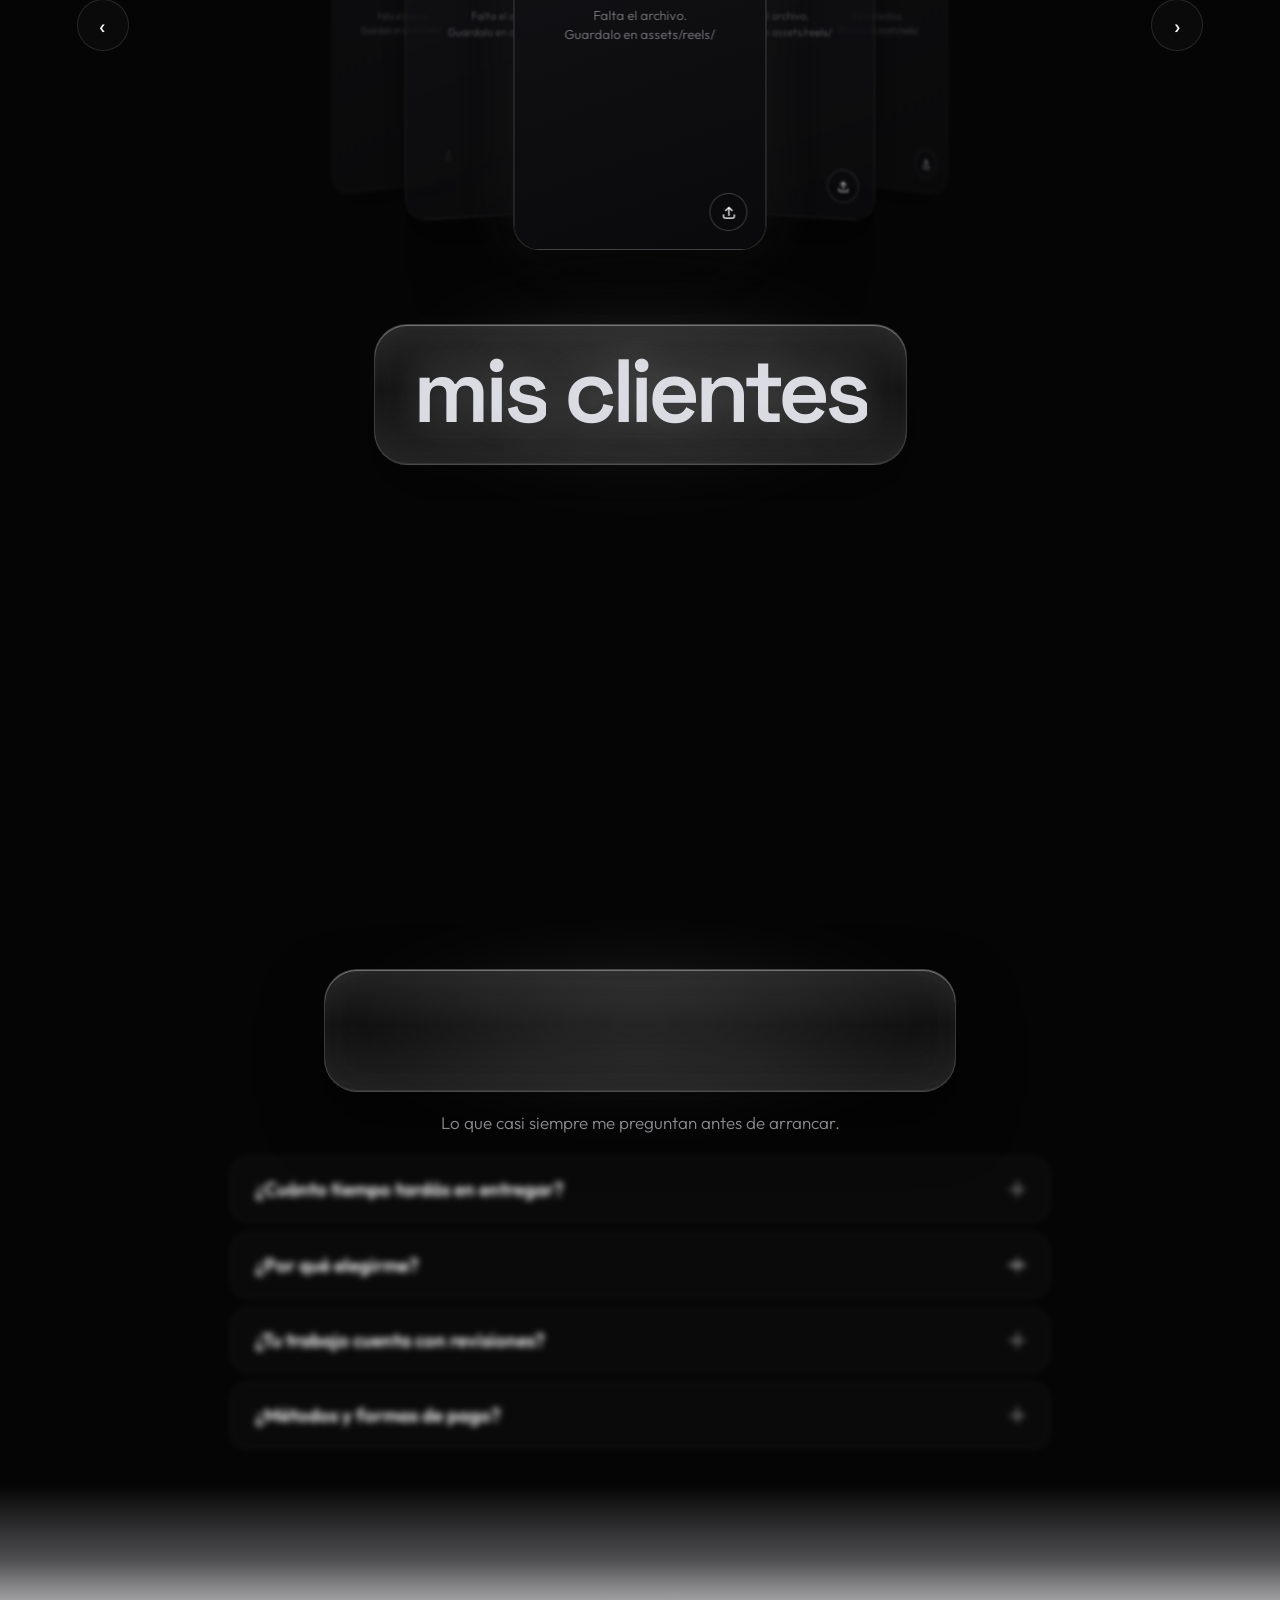
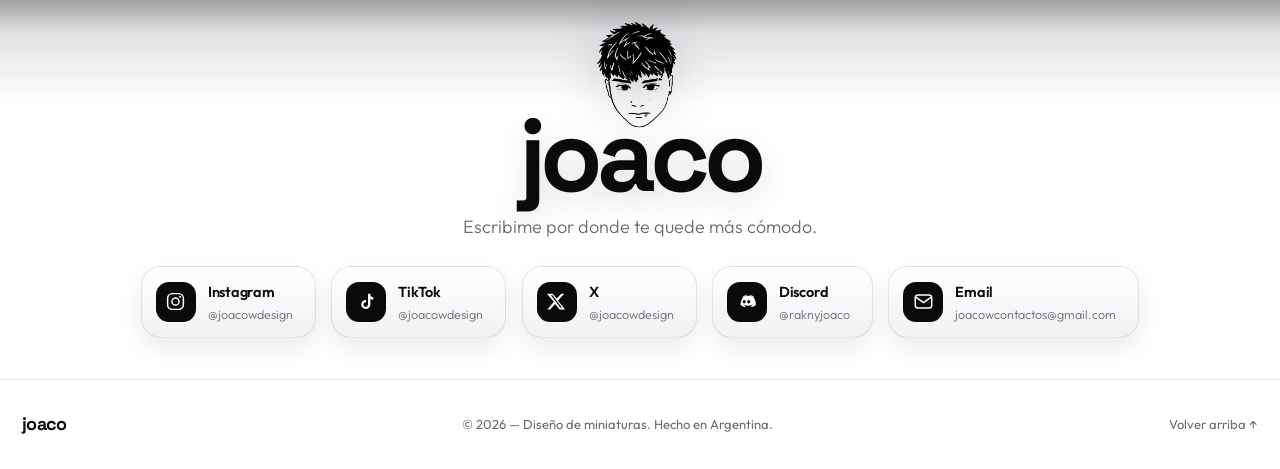
==== commit 4bf3f7a9: "Agrega tema claro, subida local de reels y nuevas preguntas frecuentes - Botón de sol/luna en la nav" ====
--- a/index.html
+++ b/index.html
@@ -52,9 +52,21 @@
     <a href="#contacto" class="pill" data-i18n="nav.contact">Contacto</a>
   </nav>
 
-  <button class="nav__burger" id="burger" data-i18n-aria="nav.menu" aria-label="Abrir menú" aria-expanded="false">
-    <span></span><span></span>
-  </button>
+  <div class="nav__right">
+    <button class="pill theme-btn" id="themeBtn" type="button" data-i18n-aria="nav.theme" aria-label="Cambiar tema">
+      <svg class="theme-btn__sun" viewBox="0 0 24 24" fill="none" stroke="currentColor" stroke-width="1.8" stroke-linecap="round">
+        <circle cx="12" cy="12" r="4.2"/>
+        <path d="M12 2.6v2.2M12 19.2v2.2M4.2 12H2M22 12h-2.2M6.1 6.1 4.6 4.6M19.4 19.4l-1.5-1.5M17.9 6.1l1.5-1.5M4.6 19.4l1.5-1.5"/>
+      </svg>
+      <svg class="theme-btn__moon" viewBox="0 0 24 24" fill="currentColor">
+        <path d="M20.2 14.6A8.4 8.4 0 0 1 9.4 3.8a8.6 8.6 0 1 0 10.8 10.8z"/>
+      </svg>
+    </button>
+
+    <button class="nav__burger" id="burger" data-i18n-aria="nav.menu" aria-label="Abrir menú" aria-expanded="false">
+      <span></span><span></span>
+    </button>
+  </div>
 </header>
 
 <a href="#contacto" class="floating-cta">
@@ -169,7 +181,7 @@
 <section class="section clients" id="clientes">
   <div class="wrap">
     <h2 class="stitle"><span class="w" data-i18n="clients.t1">mis</span> <span class="w" data-i18n="clients.t2">clientes</span></h2>
-    <p class="ssub reveal" data-i18n="clients.sub">Canales que me confían sus miniaturas mes a mes.</p>
+    <p class="ssub reveal" data-i18n="clients.sub">Clientes que han confiado o siguen confiando en mi trabajo.</p>
   </div>
 
   <div class="rail reveal">
@@ -187,24 +199,20 @@
 
     <div class="acc" id="acc">
       <div class="acc__item reveal">
-        <button class="acc__head" aria-expanded="false"><span data-i18n="faq.q1">¿Cuánto tardás en entregar?</span><i></i></button>
-        <div class="acc__body"><p data-i18n="faq.a1">Entre 24 y 48 horas por miniatura. Si tenés un lanzamiento con fecha, reservamos el lugar en la agenda y te confirmo el horario exacto de entrega.</p></div>
+        <button class="acc__head" aria-expanded="false"><span data-i18n="faq.q1">¿Cuánto tiempo tardás en entregar?</span><i></i></button>
+        <div class="acc__body"><p data-i18n="faq.a1">24 a 48 horas en miniaturas, casi siempre menos. 48 a 72 horas en formato reel o short, también suele ser menos. 4 a 5 días en formato largo.</p></div>
       </div>
       <div class="acc__item reveal">
-        <button class="acc__head" aria-expanded="false"><span data-i18n="faq.q2">¿Cuántas revisiones incluye?</span><i></i></button>
-        <div class="acc__body"><p data-i18n="faq.a2">Ilimitadas dentro del concepto elegido. Si querés cambiar de idea por completo, lo tomamos como una pieza nueva y te paso el precio antes de arrancar.</p></div>
+        <button class="acc__head" aria-expanded="false"><span data-i18n="faq.q2">¿Por qué elegirme?</span><i></i></button>
+        <div class="acc__body"><p data-i18n="faq.a2">Cuento con +6 años de experiencia trabajando con creadores de contenido gigantes y pequeños. No es un trabajo de principiante: es el de alguien ya experimentado en el tema.</p></div>
       </div>
       <div class="acc__item reveal">
-        <button class="acc__head" aria-expanded="false"><span data-i18n="faq.q3">¿Trabajás con cualquier temática?</span><i></i></button>
-        <div class="acc__body"><p data-i18n="faq.a3">Sí. Gaming, autos, finanzas, viajes, entretenimiento o lo que tengas en la cabeza. Si el nicho es nuevo para mí, arranco investigando referencias antes de diseñar.</p></div>
+        <button class="acc__head" aria-expanded="false"><span data-i18n="faq.q3">¿Tu trabajo cuenta con revisiones?</span><i></i></button>
+        <div class="acc__body"><p data-i18n="faq.a3">Sí. Siempre y cuando las modificaciones sean sobre la misma base y sean cambios pequeños, no se cobran. Si son cambios grandes, se cobra un plus.</p></div>
       </div>
       <div class="acc__item reveal">
-        <button class="acc__head" aria-expanded="false"><span data-i18n="faq.q4">¿Cómo son los precios?</span><i></i></button>
-        <div class="acc__body"><p data-i18n="faq.a4">Por pieza o por paquete mensual. El paquete mensual baja el precio por miniatura y te asegura prioridad en la cola. Agendá la reunión y te paso la lista completa.</p></div>
-      </div>
-      <div class="acc__item reveal">
-        <button class="acc__head" aria-expanded="false"><span data-i18n="faq.q5">¿Me pasás los archivos editables?</span><i></i></button>
-        <div class="acc__body"><p data-i18n="faq.a5">Sí, PSD organizado por capas más los PNG exportados en 1280×720. Son tuyos, sin letra chica.</p></div>
+        <button class="acc__head" aria-expanded="false"><span data-i18n="faq.q4">¿Métodos y formas de pago?</span><i></i></button>
+        <div class="acc__body"><p data-i18n="faq.a4">PayPal de forma internacional en dólares: ese método suma 2 USD. Mercado Pago para pagar en pesos argentinos 🇦🇷. Binance o Bitso en USDT y similares.</p></div>
       </div>
     </div>
   </div>
--- a/assets/css/style.css
+++ b/assets/css/style.css
@@ -4,7 +4,13 @@
    ========================================================= */
 
 :root{
-  --bg:#050505;
+  /* superficies: la página y los bloques invertidos (hero y contacto) */
+  --page:#050505;
+  --page-rgb:5,5,5;
+  --panel:#ffffff;
+  --ink:#0a0a0c;
+  --ink-soft:#6a6a74;
+  --bg:var(--page);
   --bg-2:#0a0a0b;
   --fg:#f4f4f5;
   --muted:#8b8b92;
@@ -57,7 +63,7 @@
 .gate{
   position:fixed;inset:0;z-index:999;
   display:grid;place-items:center;
-  background:#050505;
+  background:var(--page);
   transition:opacity .8s var(--ease),visibility .8s var(--ease),filter .8s var(--ease);
 }
 .gate.is-done{opacity:0;visibility:hidden;filter:blur(14px)}
@@ -135,7 +141,7 @@
   transition:transform .5s var(--ease),background .4s ease,backdrop-filter .4s ease;
 }
 .nav.is-hidden{transform:translateY(-120%)}
-.nav.is-stuck{background:rgba(5,5,5,.6);backdrop-filter:blur(14px);border-bottom:1px solid var(--line-soft)}
+.nav.is-stuck{background:rgba(var(--page-rgb),.6);backdrop-filter:blur(14px);border-bottom:1px solid var(--line-soft)}
 
 .pill{
   display:inline-flex;align-items:center;justify-content:center;
@@ -160,7 +166,8 @@
 .floating-cta.floating-cta--light .dot{background:#fff}
 .floating-cta.floating-cta--light:hover{background:#fff;color:#0a0a0c;border-color:rgba(10,10,20,.16)}
 .floating-cta.floating-cta--light:hover .dot{background:#0a0a0c}
-.nav__links{display:flex;gap:8px}
+.nav__links{display:flex;gap:8px;margin-left:auto}
+.nav__right{display:flex;align-items:center;gap:8px}
 .nav__links a.is-active{background:rgba(255,255,255,.14);border-color:rgba(255,255,255,.4)}
 
 .nav__burger{display:none;width:44px;height:44px;border:1px solid var(--line);border-radius:var(--radius);background:rgba(10,10,10,.5);backdrop-filter:blur(10px);position:relative}
@@ -180,10 +187,10 @@
   font-size:14px;font-weight:500;
   transition:background .3s ease,transform .35s var(--ease),border-color .3s ease;
 }
-.floating-cta:hover{background:#fff;color:#050505;transform:translateY(-2px)}
+.floating-cta:hover{background:#fff;color:var(--page);transform:translateY(-2px)}
 .floating-cta.is-away{opacity:0;visibility:hidden;transition:opacity .35s ease,visibility .35s ease}
 .floating-cta .dot{width:7px;height:7px;border-radius:50%;background:var(--fg);animation:pulse 2s infinite}
-.floating-cta:hover .dot{background:#050505}
+.floating-cta:hover .dot{background:var(--page)}
 @keyframes pulse{0%,100%{opacity:1;transform:scale(1)}50%{opacity:.35;transform:scale(.8)}}
 
 /* ---------------- Humo / fondo ---------------- */
@@ -239,9 +246,9 @@
 .smoke__veil{
   position:absolute;inset:-10%;
   background:
-    radial-gradient(72% 58% at 50% 42%,transparent 0%,rgba(5,5,5,.42) 52%,rgba(5,5,5,.88) 82%,#050505 100%),
-    radial-gradient(38% 30% at 50% 48%,rgba(5,5,5,.5),transparent 70%),
-    linear-gradient(180deg,rgba(5,5,5,.6),transparent 24%,transparent 58%,#050505 97%);
+    radial-gradient(72% 58% at 50% 42%,transparent 0%,rgba(var(--page-rgb),.42) 52%,rgba(var(--page-rgb),.88) 82%,var(--page) 100%),
+    radial-gradient(38% 30% at 50% 48%,rgba(var(--page-rgb),.5),transparent 70%),
+    linear-gradient(180deg,rgba(var(--page-rgb),.6),transparent 24%,transparent 58%,var(--page) 97%);
 }
 .smoke--soft .smoke__wisp{opacity:.22}
 .smoke--soft .smoke__blob{opacity:.45}
@@ -271,7 +278,7 @@
   position:relative;min-height:100svh;
   display:grid;place-items:center;
   padding:clamp(100px,13vh,150px) 22px clamp(330px,46vh,500px);
-  background:#ffffff;color:#0a0a0c;
+  background:var(--panel);color:var(--ink);
   overflow:hidden;isolation:isolate;
 }
 /* luz de arriba, se va apagando hacia abajo */
@@ -294,7 +301,7 @@
     rgba(228,228,236,0) 0%,
     rgba(120,120,135,.28) 38%,
     rgba(28,28,36,.82) 76%,
-    #050505 100%);
+    var(--page) 100%);
 }
 .hero__inner{position:relative;z-index:3;text-align:center;width:min(100%,1080px);will-change:transform}
 
@@ -375,7 +382,7 @@
 /* ---------------- Galería en movimiento ---------------- */
 .gallery{
   position:relative;
-  height:clamp(540px,94vh,920px);
+  height:clamp(480px,80vh,780px);
   margin-top:0;
   overflow:hidden;
   perspective:2000px;
@@ -418,14 +425,14 @@
 .gthumb:hover::after{opacity:0}
 
 .gallery__fade{position:absolute;left:0;right:0;height:34%;pointer-events:none;z-index:3}
-.gallery__fade--top{top:0;background:linear-gradient(#050505 10%,rgba(5,5,5,.8) 48%,transparent)}
-.gallery__fade--bottom{bottom:0;background:linear-gradient(transparent,rgba(5,5,5,.85) 46%,#050505 88%)}
+.gallery__fade--top{top:0;background:linear-gradient(var(--page) 10%,rgba(var(--page-rgb),.8) 48%,transparent)}
+.gallery__fade--bottom{bottom:0;background:linear-gradient(transparent,rgba(var(--page-rgb),.85) 46%,var(--page) 88%)}
 
 /* ---------------- Ticker ---------------- */
 .ticker{
   position:relative;z-index:4;
   border-top:1px solid var(--line-soft);border-bottom:1px solid var(--line-soft);
-  padding:18px 0;overflow:hidden;background:rgba(255,255,255,.02);
+  padding:13px 0;overflow:hidden;background:rgba(255,255,255,.02);
 }
 .ticker__track{
   display:flex;align-items:center;gap:26px;width:max-content;
@@ -436,7 +443,7 @@
 @keyframes ticker{to{transform:translateX(-50%)}}
 
 /* ---------------- Secciones ---------------- */
-.section{position:relative;padding:clamp(50px,6.4vh,90px) 0;z-index:3}
+.section{position:relative;padding:clamp(32px,4.2vh,58px) 0;z-index:3}
 .reveal{
   opacity:0;transform:translateY(38px);filter:blur(14px);
   transition:opacity .9s var(--ease),transform .9s var(--ease),filter .9s var(--ease);
@@ -444,11 +451,11 @@
 .reveal.is-in{opacity:1;transform:none;filter:blur(0)}
 
 /* Título de sección: 3D, brillo y destellos */
-.works{padding-top:clamp(54px,7vh,92px)}
+.works{padding-top:clamp(30px,4vh,54px)}
 .stitle{
   position:relative;
   width:fit-content;max-width:100%;
-  margin:0 auto clamp(26px,4.4vh,50px);
+  margin:0 auto clamp(14px,2.2vh,26px);
   padding:clamp(14px,1.8vw,26px) clamp(22px,3vw,46px) clamp(18px,2.2vw,32px);
   border-radius:clamp(24px,2.6vw,40px);
   font-family:'Space Grotesk',var(--font);
@@ -536,20 +543,14 @@
 }
 
 .ssub{
-  max-width:58ch;margin:0 auto clamp(26px,4vh,44px);
+  max-width:58ch;margin:0 auto clamp(16px,2.2vh,26px);
   font-size:clamp(13px,1.35vw,17px);font-weight:300;line-height:1.55;
   text-align:center;color:var(--muted);
 }
 /* el título ya trae su propio margen inferior: la bajada se acomoda contra él */
-.stitle:has(+ .ssub){margin-bottom:clamp(14px,2.2vh,24px)}
-
-/* Proyectos */.ssub{
-  max-width:58ch;margin:0 auto clamp(26px,4vh,44px);
-  font-size:clamp(13px,1.35vw,17px);font-weight:300;line-height:1.55;
-  text-align:center;color:var(--muted);
-}
-/* el título ya trae su propio margen inferior: la bajada se acomoda contra él */
-.stitle:has(+ .ssub){margin-bottom:clamp(14px,2.2vh,24px)}
+.stitle:has(+ .ssub){margin-bottom:clamp(8px,1.2vh,14px)}
+
+/* Proyectos */
 
 /* Proyectos */
 .filters{display:flex;flex-wrap:wrap;gap:10px;margin-bottom:clamp(26px,4vh,42px)}
@@ -559,7 +560,7 @@
   font-size:14px;color:var(--muted);transition:all .3s var(--ease);
 }
 .chip:hover{color:var(--fg);border-color:rgba(255,255,255,.36)}
-.chip.is-active{background:var(--fg);color:#050505;border-color:var(--fg)}
+.chip.is-active{background:var(--fg);color:var(--page);border-color:var(--fg)}
 .chip.is-soon{opacity:.45;cursor:default;display:inline-flex;align-items:center;gap:8px}
 .chip.is-soon:hover{color:var(--muted);border-color:var(--line)}
 .chip.is-soon i{
@@ -577,7 +578,7 @@
   mask-image:linear-gradient(180deg,#000 calc(100% - var(--fade-h)),rgba(0,0,0,0) 100%);
 }
 .grid-wrap.is-open{-webkit-mask-image:none;mask-image:none}
-.grid{display:grid;grid-template-columns:repeat(3,1fr);gap:clamp(12px,1.6vw,22px)}
+.grid{display:grid;grid-template-columns:repeat(3,1fr);gap:clamp(10px,1.3vw,18px)}
 
 /* desvanecido con blur mientras está plegado */
 .grid__fade{
@@ -586,7 +587,7 @@
   /* el desenfoque también entra de a poco, sin línea de corte */
   -webkit-mask-image:linear-gradient(180deg,rgba(0,0,0,0) 0%,#000 46%);
   mask-image:linear-gradient(180deg,rgba(0,0,0,0) 0%,#000 46%);
-  background:linear-gradient(180deg,rgba(5,5,5,0) 0%,rgba(5,5,5,.42) 36%,rgba(5,5,5,.8) 62%,#050505 84%,#050505 100%);
+  background:linear-gradient(180deg,rgba(var(--page-rgb),0) 0%,rgba(var(--page-rgb),.42) 36%,rgba(var(--page-rgb),.8) 62%,var(--page) 84%,var(--page) 100%);
   backdrop-filter:blur(5px);
   -webkit-mask-image:linear-gradient(180deg,transparent 0%,#000 52%);
   mask-image:linear-gradient(180deg,transparent 0%,#000 52%);
@@ -597,7 +598,7 @@
 /* botón ver más */
 .more{
   display:flex;align-items:center;gap:10px;
-  margin:clamp(18px,2.8vh,28px) auto 0;
+  margin:clamp(12px,1.8vh,20px) auto 0;
   padding:13px 30px;border-radius:var(--radius);
   border:1px solid var(--line);background:rgba(255,255,255,.04);
   font-size:15px;font-weight:300;letter-spacing:-.01em;color:#e6e6ec;
@@ -636,8 +637,8 @@
 .tile__meta span{font-size:12px;color:var(--muted);letter-spacing:.14em;text-transform:uppercase}
 
 /* Clientes */
-.clients{padding-top:clamp(18px,2.4vh,34px);padding-bottom:clamp(20px,2.6vh,38px)}
-.clients .stitle,.faq .stitle,.contact .stitle{margin-bottom:clamp(24px,3.6vh,42px)}
+.clients{padding-top:clamp(6px,1vh,16px);padding-bottom:clamp(8px,1.2vh,18px)}
+.clients .stitle,.faq .stitle,.contact .stitle{margin-bottom:clamp(14px,2vh,24px)}
 /* el FAQ vive en una columna angosta: entra en una línea */
 .faq .stitle{font-size:clamp(30px,5.6vw,76px)}
 
@@ -645,7 +646,7 @@
 .rail__track{
   display:flex;gap:clamp(14px,1.8vw,24px);
   overflow-x:auto;scroll-behavior:smooth;scroll-snap-type:x mandatory;
-  padding:64px clamp(52px,7vw,120px) 68px;
+  padding:54px clamp(52px,7vw,120px) 58px;
   perspective:900px;
   scrollbar-width:none;-ms-overflow-style:none;
 }
@@ -660,13 +661,13 @@
 }
 .rail::before{
   left:0;
-  background:linear-gradient(90deg,#050505 10%,rgba(5,5,5,.78) 44%,rgba(5,5,5,0) 100%);
+  background:linear-gradient(90deg,var(--page) 10%,rgba(var(--page-rgb),.78) 44%,rgba(var(--page-rgb),0) 100%);
   -webkit-mask-image:linear-gradient(90deg,#000 34%,transparent 100%);
   mask-image:linear-gradient(90deg,#000 34%,transparent 100%);
 }
 .rail::after{
   right:0;
-  background:linear-gradient(270deg,#050505 10%,rgba(5,5,5,.78) 44%,rgba(5,5,5,0) 100%);
+  background:linear-gradient(270deg,var(--page) 10%,rgba(var(--page-rgb),.78) 44%,rgba(var(--page-rgb),0) 100%);
   -webkit-mask-image:linear-gradient(270deg,#000 34%,transparent 100%);
   mask-image:linear-gradient(270deg,#000 34%,transparent 100%);
 }
@@ -761,35 +762,45 @@
 .rail__arrow--next{right:clamp(10px,2vw,38px)}
 
 /* FAQ */
-.acc{display:grid;gap:12px}
+.acc{display:grid;gap:9px}
 .acc__item{border:1px solid var(--line-soft);border-radius:18px;background:rgba(255,255,255,.025);overflow:hidden;transition:border-color .35s ease}
 .acc__item.is-open{border-color:rgba(255,255,255,.28)}
-.acc__head{display:flex;align-items:center;justify-content:space-between;gap:20px;width:100%;padding:22px 26px;text-align:left;font-size:clamp(16px,2vw,19px);font-weight:600}
+.acc__head{display:flex;align-items:center;justify-content:space-between;gap:20px;width:100%;padding:17px 24px;text-align:left;font-size:clamp(16px,2vw,19px);font-weight:600}
 .acc__head i{position:relative;width:16px;height:16px;flex:none}
 .acc__head i::before,.acc__head i::after{content:"";position:absolute;background:var(--fg);transition:transform .4s var(--ease)}
 .acc__head i::before{left:0;top:7.5px;width:16px;height:1.5px}
 .acc__head i::after{left:7.5px;top:0;width:1.5px;height:16px}
 .acc__item.is-open .acc__head i::after{transform:scaleY(0)}
 .acc__body{max-height:0;overflow:hidden;transition:max-height .5s var(--ease)}
-.acc__body p{margin:0;padding:0 26px 24px;color:var(--muted);font-size:15px;max-width:62ch}
+.acc__body p{margin:0;padding:0 24px 20px;color:var(--muted);font-size:15px;max-width:62ch}
 
 /* Contacto: bloque blanco, como el header de arriba */
 .contact{
   position:relative;
-  padding:clamp(150px,20vh,240px) 22px clamp(56px,7vh,90px);
-  background:#ffffff;color:#0a0a0c;
+  padding:clamp(118px,15vh,180px) 22px clamp(38px,4.6vh,62px);
+  background:var(--panel);color:var(--ink);
   overflow:hidden;isolation:isolate;
   z-index:3;
 }
 .contact__fade{
   position:absolute;left:0;right:0;top:0;height:clamp(180px,24vh,300px);
-  background:linear-gradient(180deg,#050505 0%,rgba(10,10,14,.72) 34%,rgba(120,120,135,.22) 68%,rgba(255,255,255,0) 100%);
+  background:linear-gradient(180deg,var(--page) 0%,rgba(10,10,14,.72) 34%,rgba(120,120,135,.22) 68%,rgba(255,255,255,0) 100%);
   pointer-events:none;
 }
 .contact__in{position:relative;z-index:2;display:grid;justify-items:center;text-align:center;width:min(100%,1120px);margin-inline:auto}
-.contact__mark{width:clamp(78px,9vw,122px);height:auto;filter:drop-shadow(0 16px 26px rgba(10,10,30,.2))}
+.contact__mark{
+  width:clamp(84px,9.6vw,132px);height:auto;
+  filter:drop-shadow(0 16px 26px rgba(10,10,30,.2));
+  animation:markFloat 6.5s ease-in-out infinite;
+  will-change:transform;
+}
+@keyframes markFloat{
+  0%,100%{transform:translateY(0) rotate(-2.2deg) scale(1)}
+  35%{transform:translateY(-9px) rotate(1.4deg) scale(1.015)}
+  70%{transform:translateY(-3px) rotate(2.4deg) scale(1.005)}
+}
 .contact__title{
-  margin:clamp(8px,1.4vh,16px) 0 0;
+  margin:clamp(-30px,-2.6vh,-14px) 0 0;
   font-family:'Space Grotesk',var(--font);
   font-weight:700;font-size:clamp(44px,8vw,104px);line-height:.9;letter-spacing:-.055em;
   text-shadow:0 .1em .3em rgba(12,12,38,.12);
@@ -801,7 +812,7 @@
 
 .socials{
   display:flex;flex-wrap:wrap;justify-content:center;gap:clamp(10px,1.2vw,16px);
-  margin-top:clamp(26px,4vh,44px);width:100%;
+  margin-top:clamp(18px,2.6vh,30px);width:100%;
 }
 .social{
   position:relative;
@@ -981,15 +992,15 @@
 .reels{overflow:hidden}
 .cf{
   position:relative;
-  height:clamp(400px,64vh,600px);
-  margin-top:clamp(4px,1.6vh,18px);
+  height:clamp(370px,56vh,520px);
+  margin-top:clamp(0px,.8vh,10px);
   perspective:1600px;perspective-origin:50% 48%;
 }
 .cf__stage{position:absolute;inset:0;transform-style:preserve-3d}
 
 .reel{
   position:absolute;top:50%;left:50%;margin:0;
-  height:clamp(360px,58vh,540px);aspect-ratio:9/16;
+  height:clamp(330px,50vh,460px);aspect-ratio:9/16;
   border-radius:clamp(20px,2vw,28px);
   overflow:hidden;cursor:pointer;
   background:linear-gradient(160deg,#141418,#08080a);
@@ -1026,6 +1037,20 @@
 .reel:hover .reel__play{background:rgba(255,255,255,.9);color:#0a0a0c;border-color:transparent}
 .reel.is-playing .reel__play{opacity:0;pointer-events:none}
 
+/* subir un archivo para verlo en el momento */
+.reel__up{
+  position:absolute;right:clamp(12px,1.4vw,18px);bottom:clamp(12px,1.4vw,18px);z-index:3;
+  display:grid;place-items:center;width:38px;height:38px;border-radius:50%;
+  border:1px solid rgba(255,255,255,.22);
+  background:rgba(12,12,16,.55);backdrop-filter:blur(10px);
+  color:#fff;cursor:pointer;
+  transition:background .3s ease,color .3s ease,transform .3s var(--ease),border-color .3s ease;
+}
+.reel__up svg{width:17px;height:17px}
+.reel__up:hover{background:#fff;color:#0a0a0c;border-color:transparent;transform:scale(1.06)}
+.reel.is-playing .reel__up{opacity:0;pointer-events:none}
+.reel.has-local .reel__missing{display:none}
+
 /* aviso cuando todavía no está el archivo */
 .reel__missing{
   position:absolute;inset:0;display:none;place-items:center;
@@ -1047,6 +1072,145 @@
 .cf__arrow:disabled{opacity:.25;cursor:default}
 .cf__arrow--prev{left:clamp(10px,6vw,90px)}
 .cf__arrow--next{right:clamp(10px,6vw,90px)}
+
+
+/* ---------------- Tema claro ---------------- */
+:root[data-theme="light"]{
+  --page:#f1f1f4;
+  --page-rgb:241,241,244;
+  --panel:#0a0a0c;
+  --ink:#f4f4f5;
+  --ink-soft:#9a9aa6;
+  --fg:#0c0c10;
+  --muted:#5f5f6a;
+  --line:rgba(10,10,20,.16);
+  --line-soft:rgba(10,10,20,.09);
+  --glass:rgba(10,10,20,.05);
+}
+
+/* el header y el contacto quedan oscuros */
+[data-theme="light"] .hero__light{
+  background:
+    radial-gradient(52% 38% at 50% 16%,#17171c 0%,rgba(20,20,26,0) 72%),
+    linear-gradient(180deg,#0a0a0c 0%,#0c0c10 38%,#101016 56%,#14141b 66%,#17171e 74%,#191920 100%);
+}
+[data-theme="light"] .hero__wall{
+  background:linear-gradient(180deg,rgba(30,30,38,0) 0%,rgba(30,30,38,.7) 20%,#1e1e26 58%,#23232c 100%);
+}
+[data-theme="light"] .hero__word-txt{text-shadow:0 .1em .34em rgba(0,0,0,.55)}
+[data-theme="light"] .hero__mark,
+[data-theme="light"] .contact__mark{filter:invert(1) drop-shadow(0 18px 26px rgba(0,0,0,.5))}
+[data-theme="light"] .hero__tagline{color:#f0f0f4}
+[data-theme="light"] .hero__sub,
+[data-theme="light"] .contact__sub{color:#9a9aa6}
+[data-theme="light"] .tool__shadow{background:radial-gradient(ellipse at center,rgba(0,0,0,.6) 0%,rgba(0,0,0,.24) 45%,transparent 72%)}
+
+/* barra y botón flotante: se invierten las dos variantes */
+[data-theme="light"] .nav--light .pill{background:rgba(16,16,20,.6);border-color:rgba(255,255,255,.16);color:#f4f4f5}
+[data-theme="light"] .nav--light .pill:hover{background:#f4f4f5;color:#0a0a0c;border-color:#f4f4f5}
+[data-theme="light"] .nav--light.is-stuck{background:rgba(12,12,16,.6);border-bottom-color:rgba(255,255,255,.08)}
+[data-theme="light"] .nav--light .nav__burger{background:rgba(16,16,20,.6);border-color:rgba(255,255,255,.16)}
+[data-theme="light"] .nav--light .nav__burger span{background:#f4f4f5}
+[data-theme="light"] .nav--light .nav__mark{filter:invert(1);mix-blend-mode:screen}
+[data-theme="light"] .nav:not(.nav--light) .pill{background:rgba(255,255,255,.72);border-color:rgba(10,10,20,.14);color:#0a0a0c}
+[data-theme="light"] .nav:not(.nav--light) .pill:hover{background:#0a0a0c;color:#fff;border-color:#0a0a0c}
+[data-theme="light"] .nav:not(.nav--light).is-stuck{background:rgba(255,255,255,.7);border-bottom-color:rgba(10,10,20,.08)}
+[data-theme="light"] .nav:not(.nav--light) .nav__mark{filter:none;mix-blend-mode:multiply}
+[data-theme="light"] .nav:not(.nav--light) .nav__links a.is-active{background:rgba(10,10,20,.12);border-color:rgba(10,10,20,.3)}
+[data-theme="light"] .nav:not(.nav--light) .nav__burger{background:rgba(255,255,255,.72);border-color:rgba(10,10,20,.14)}
+[data-theme="light"] .nav:not(.nav--light) .nav__burger span{background:#0a0a0c}
+[data-theme="light"] .floating-cta{background:rgba(255,255,255,.7);border-color:rgba(10,10,20,.16);color:#0a0a0c}
+[data-theme="light"] .floating-cta .dot{background:#0a0a0c}
+[data-theme="light"] .floating-cta:hover{background:#0a0a0c;color:#fff}
+[data-theme="light"] .floating-cta:hover .dot{background:#fff}
+[data-theme="light"] .floating-cta.floating-cta--light{background:#f4f4f5;color:#0a0a0c;border-color:rgba(10,10,20,.12)}
+[data-theme="light"] .floating-cta.floating-cta--light .dot{background:#0a0a0c}
+[data-theme="light"] .floating-cta.floating-cta--light:hover{background:#0a0a0c;color:#fff}
+[data-theme="light"] .floating-cta.floating-cta--light:hover .dot{background:#fff}
+
+/* títulos de vidrio, ahora oscuros sobre claro */
+[data-theme="light"] .stitle{
+  border-color:rgba(10,10,20,.12);
+  background:linear-gradient(180deg,rgba(255,255,255,.7) 0%,rgba(255,255,255,.35) 46%,rgba(255,255,255,.55) 100%);
+  box-shadow:
+    inset 0 1px 0 rgba(255,255,255,.9),
+    inset 0 -1px 0 rgba(10,10,20,.05),
+    0 20px 46px rgba(10,10,30,.14);
+}
+[data-theme="light"] .stitle:hover{
+  border-color:rgba(10,10,20,.2);
+  box-shadow:inset 0 1px 0 rgba(255,255,255,.95),0 28px 60px rgba(10,10,30,.2);
+}
+[data-theme="light"] .stitle::before{background:radial-gradient(52% 62% at 50% 46%,rgba(10,10,30,.08),transparent 72%)}
+[data-theme="light"] .stitle::after{background:radial-gradient(38% 60% at var(--gx,50%) var(--gy,0%),rgba(255,255,255,.6),transparent 70%)}
+[data-theme="light"] .stitle .w{
+  background:linear-gradient(105deg,#17171d 0%,#17171d 38%,#4a4a58 47%,#4a4a58 53%,#17171d 62%,#17171d 100%);
+  -webkit-background-clip:text;background-clip:text;
+  text-shadow:0 0 34px rgba(10,10,30,.12);
+}
+[data-theme="light"] .stitle .spark{
+  background:
+    radial-gradient(circle,rgba(20,20,30,.9) 0%,rgba(20,20,30,0) 62%),
+    conic-gradient(from 0deg,transparent 0deg,rgba(20,20,30,.85) 6deg,transparent 12deg,
+      transparent 84deg,rgba(20,20,30,.85) 90deg,transparent 96deg,
+      transparent 174deg,rgba(20,20,30,.85) 180deg,transparent 186deg,
+      transparent 264deg,rgba(20,20,30,.85) 270deg,transparent 276deg);
+}
+
+/* piezas oscuras que pasan a claras */
+[data-theme="light"] .ticker{background:rgba(10,10,20,.03)}
+[data-theme="light"] .ticker__track{color:#2a2a33}
+[data-theme="light"] .gallery__hint{background:rgba(255,255,255,.7);color:#5f5f6a}
+[data-theme="light"] .gthumb{border-color:rgba(10,10,20,.1);box-shadow:0 10px 24px rgba(10,10,30,.18)}
+[data-theme="light"] .tile{background:#e9e9ee;border-color:rgba(10,10,20,.1)}
+[data-theme="light"] .chip{color:#5f5f6a}
+[data-theme="light"] .chip:hover{color:#0a0a0c;border-color:rgba(10,10,20,.35)}
+[data-theme="light"] .chip.is-active{background:#0a0a0c;color:#f4f4f5;border-color:#0a0a0c}
+[data-theme="light"] .more{background:rgba(10,10,20,.04);color:#26262e}
+[data-theme="light"] .more:hover{background:#0a0a0c;color:#f4f4f5;border-color:#0a0a0c}
+[data-theme="light"] .acc__item{background:rgba(10,10,20,.03)}
+[data-theme="light"] .acc__item.is-open{border-color:rgba(10,10,20,.28)}
+[data-theme="light"] .acc__head i::before,
+[data-theme="light"] .acc__head i::after{background:#0c0c10}
+[data-theme="light"] .reel{background:linear-gradient(160deg,#e7e7ec,#d9d9e0);border-color:rgba(10,10,20,.12)}
+[data-theme="light"] .reel.is-active{box-shadow:0 34px 80px rgba(10,10,30,.24),0 0 50px rgba(10,10,30,.1);border-color:rgba(10,10,20,.22)}
+[data-theme="light"] .reel__missing{background:linear-gradient(160deg,#e7e7ec,#dcdce3);color:#6a6a74}
+[data-theme="light"] .reel__play,
+[data-theme="light"] .reel__up{background:rgba(255,255,255,.78);border-color:rgba(10,10,20,.14);color:#0a0a0c}
+[data-theme="light"] .reel:hover .reel__play{background:#0a0a0c;color:#fff}
+[data-theme="light"] .reel__up:hover{background:#0a0a0c;color:#fff}
+[data-theme="light"] .cf__arrow,
+[data-theme="light"] .rail__arrow{background:rgba(255,255,255,.82);border-color:rgba(10,10,20,.16);color:#0a0a0c}
+[data-theme="light"] .cf__arrow:hover,
+[data-theme="light"] .rail__arrow:hover{background:#0a0a0c;color:#fff;border-color:#0a0a0c}
+[data-theme="light"] .client__veil{
+  background:
+    radial-gradient(85% 60% at 50% 12%,rgba(255,255,255,.2),transparent 62%),
+    linear-gradient(180deg,rgba(8,8,12,.26) 0%,rgba(8,8,12,.5) 58%,rgba(8,8,12,.76) 100%);
+}
+
+/* el bloque de contacto, ahora oscuro */
+[data-theme="light"] .social{
+  background:linear-gradient(180deg,#1b1b22,#121218);
+  border-color:rgba(255,255,255,.12);
+  color:#f4f4f5;
+  box-shadow:0 10px 24px rgba(0,0,0,.4),inset 0 1px 0 rgba(255,255,255,.08);
+}
+[data-theme="light"] .social:hover{border-color:rgba(255,255,255,.26);box-shadow:0 18px 40px rgba(0,0,0,.5)}
+[data-theme="light"] .social__ico{background:#f4f4f5;color:#0a0a0c}
+[data-theme="light"] .social__txt i{color:#9a9aa6}
+[data-theme="light"] .social__copied{background:#f4f4f5;color:#0a0a0c}
+[data-theme="light"] .footer--light{background:var(--panel);border-top-color:rgba(255,255,255,.1)}
+[data-theme="light"] .footer--light .footer__in{color:#9a9aa6}
+[data-theme="light"] .footer--light .footer__logo{color:#f4f4f5}
+[data-theme="light"] .footer--light .footer__top:hover{color:#f4f4f5}
+
+/* botón del tema */
+.theme-btn{display:grid;place-items:center;width:38px;height:38px;padding:0;line-height:0}
+.theme-btn svg{width:17px;height:17px;display:block}
+.theme-btn__moon{display:none}
+[data-theme="light"] .theme-btn__sun{display:none}
+[data-theme="light"] .theme-btn__moon{display:block}
 
 /* ---------------- Responsive ---------------- */
 @media (max-width:1080px){
@@ -1067,8 +1231,10 @@
     transition:all .4s var(--ease);
   }
   .nav__links.is-open{opacity:1;visibility:visible;transform:none}
+  [data-theme="light"] .nav__links{background:rgba(250,250,252,.97)}
   .nav__links a{width:100%}
   .nav__burger{display:block}
+  .theme-btn{width:44px;height:44px}
   .floating-cta{top:auto;bottom:18px;right:50%;transform:translateX(50%)}
   .floating-cta:hover{transform:translateX(50%) translateY(-2px)}
   .gallery{height:62vh;margin-top:0}
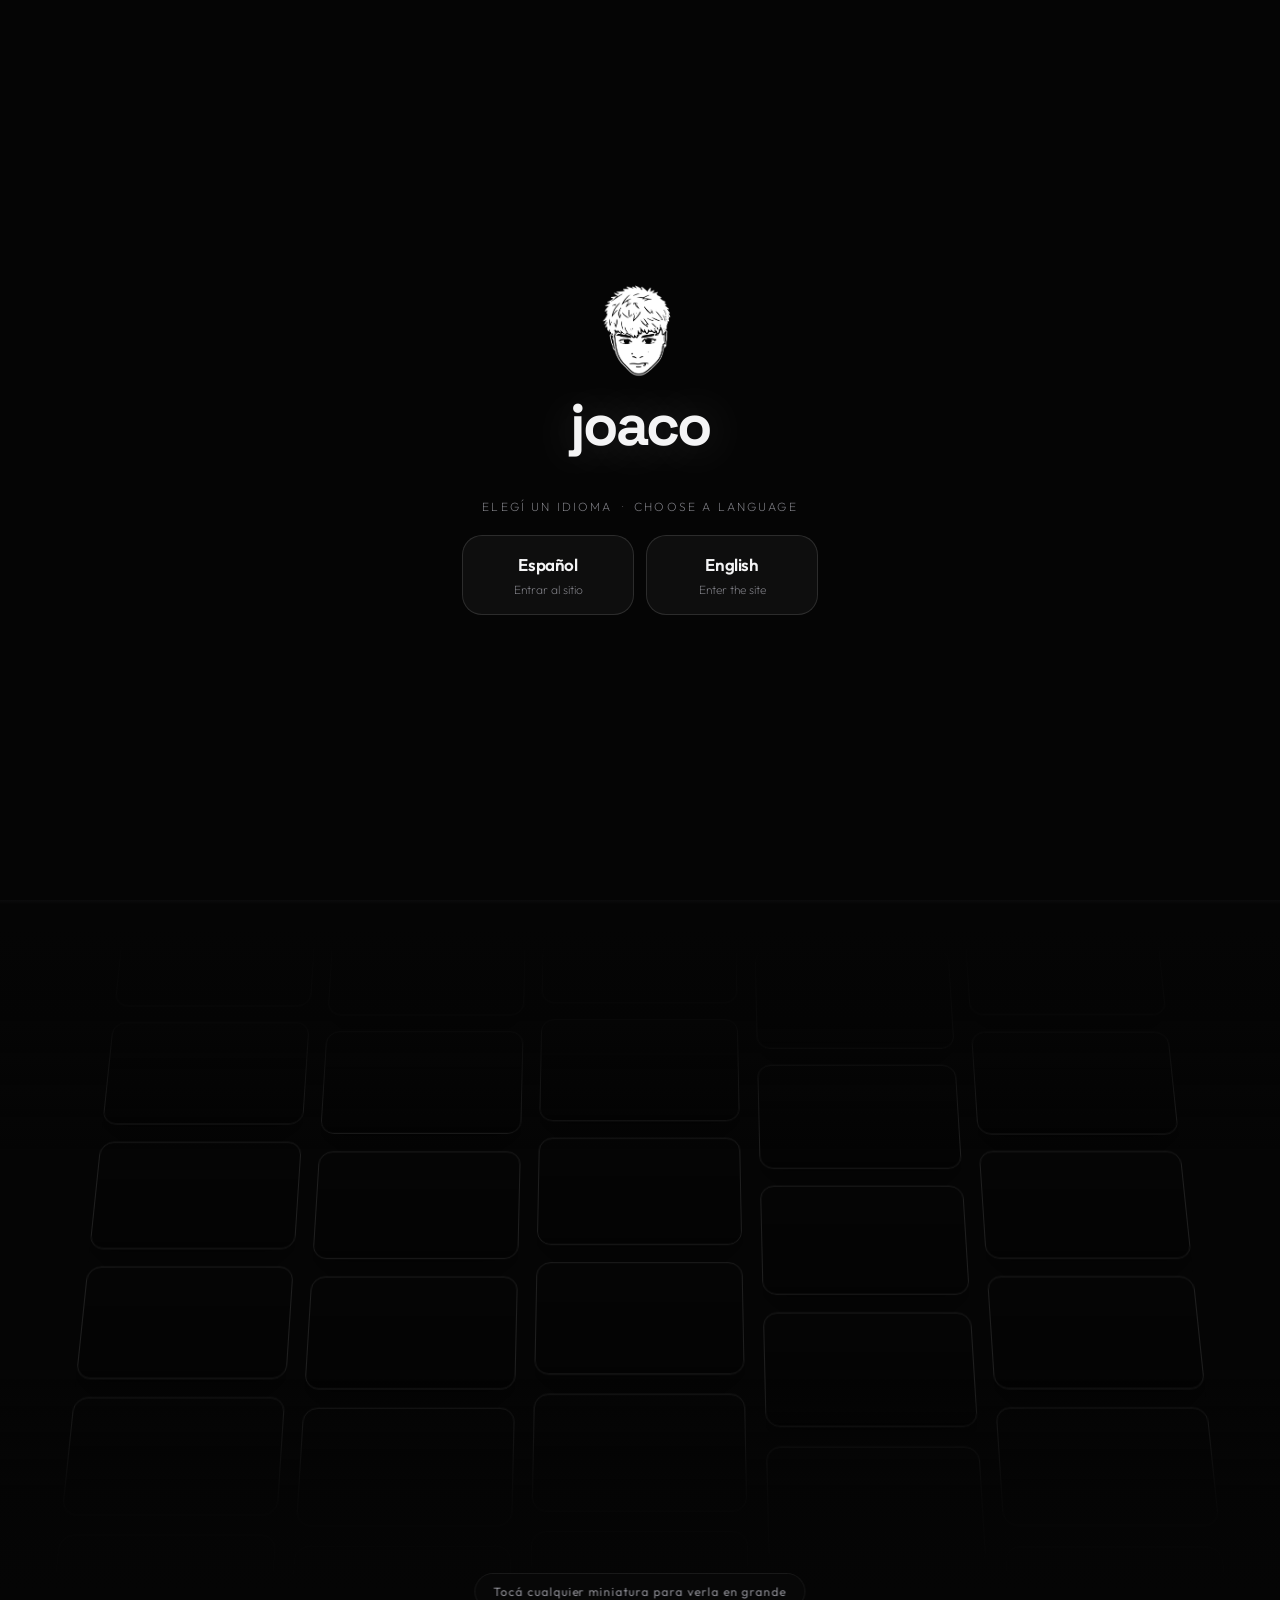
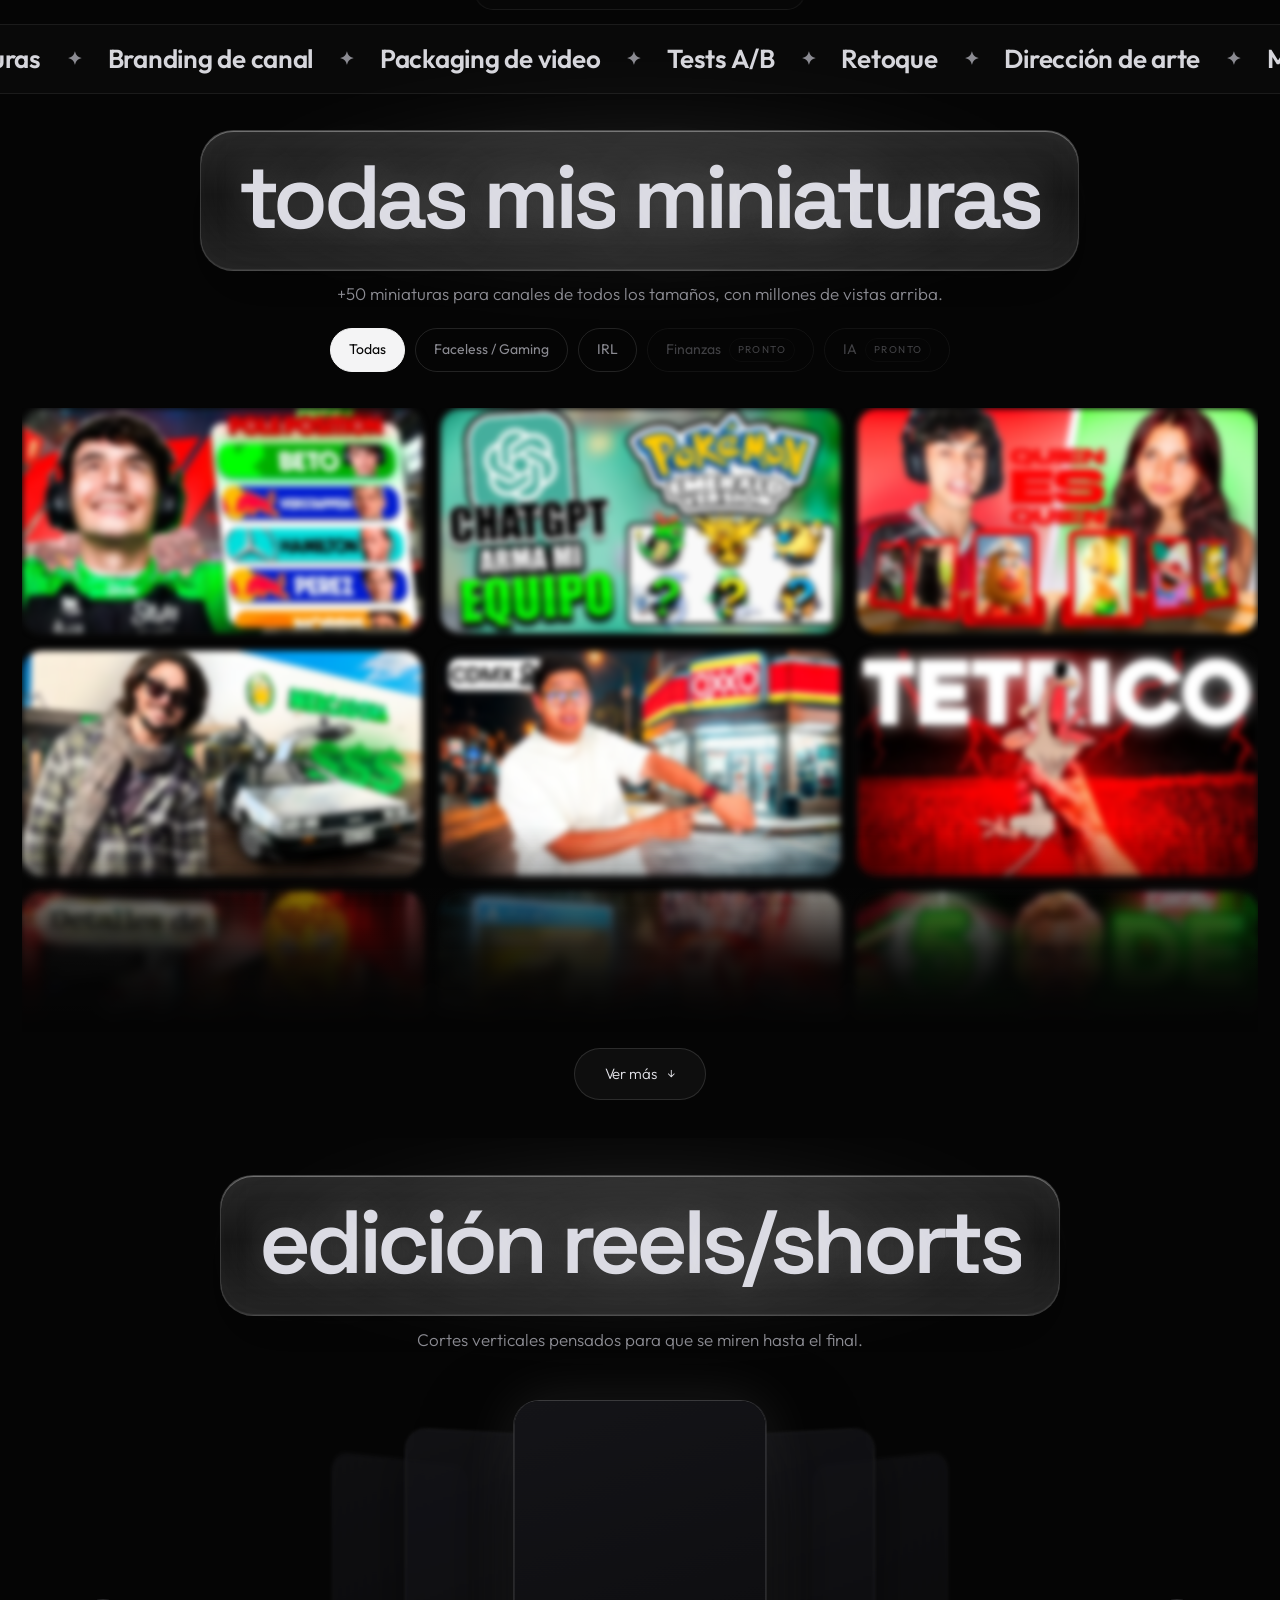
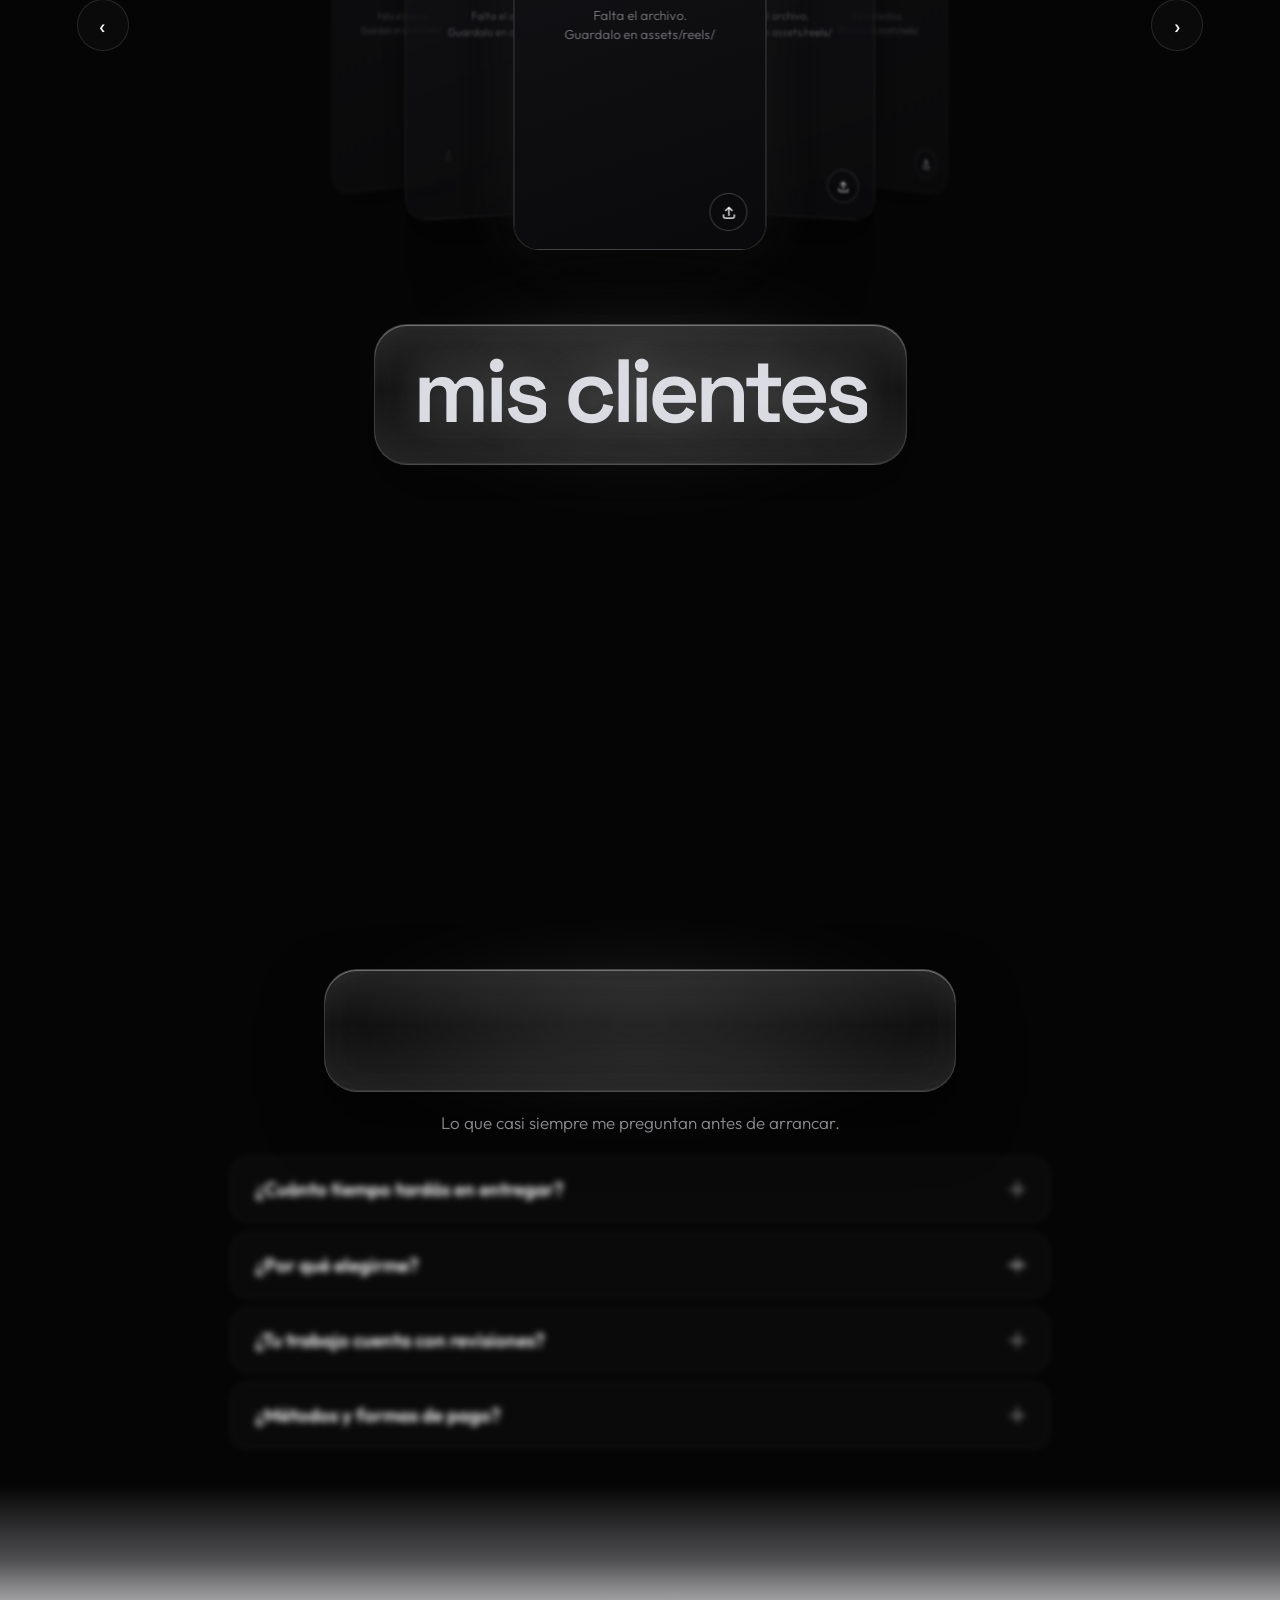
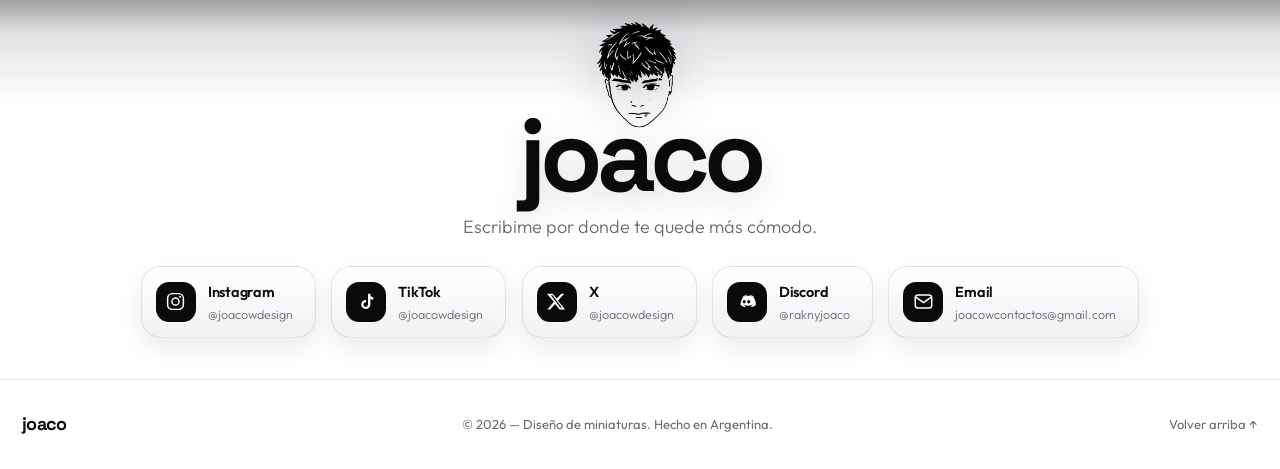
==== commit 01adcc8c: "Portada siempre oscura, cinta de clientes en bucle y menos repetidos - La portada de carga/idioma re" ====
--- a/index.html
+++ b/index.html
@@ -185,9 +185,7 @@
   </div>
 
   <div class="rail reveal">
-    <button class="rail__arrow rail__arrow--prev" id="railPrev" data-i18n-aria="rail.prev" aria-label="Anterior">‹</button>
     <div class="rail__track" id="clientRail"></div>
-    <button class="rail__arrow rail__arrow--next" id="railNext" data-i18n-aria="rail.next" aria-label="Siguiente">›</button>
   </div>
 </section>
 
--- a/assets/css/style.css
+++ b/assets/css/style.css
@@ -27,6 +27,8 @@
 
 *,*::before,*::after{box-sizing:border-box}
 
+img,video{-webkit-user-drag:none;-webkit-touch-callout:none}
+
 html{
   scroll-behavior:smooth;
   scroll-padding-top:110px;
@@ -61,9 +63,16 @@
 
 /* ---------------- Portada: carga + idioma ---------------- */
 .gate{
+  /* la portada es siempre oscura: redefine los tokens para sus hijos */
+  --page:#050505;
+  --fg:#f4f4f5;
+  --muted:#8b8b92;
+  --line:rgba(255,255,255,.12);
+  --line-soft:rgba(255,255,255,.07);
+  --glass:rgba(255,255,255,.05);
   position:fixed;inset:0;z-index:999;
   display:grid;place-items:center;
-  background:var(--page);
+  background:#050505;
   transition:opacity .8s var(--ease),visibility .8s var(--ease),filter .8s var(--ease);
 }
 .gate.is-done{opacity:0;visibility:hidden;filter:blur(14px)}
@@ -74,7 +83,7 @@
 }
 .gate__mark{
   width:clamp(64px,9vw,104px);height:auto;
-  filter:invert(1);
+  content:url(../brand/joaco-logo-dark.webp);
   animation:gateFloat 6s ease-in-out infinite;
 }
 @keyframes gateFloat{0%,100%{transform:translateY(0)}50%{transform:translateY(-8px)}}
@@ -122,6 +131,13 @@
 .gate__btn:hover span{color:#4a4a52}
 
 /* ---------------- Cursor ---------------- */
+/* se esconde el puntero del sistema: en la página sólo se ve el punto con el aro */
+/* el de la página se esconde abajo de 760px, así que ahí vuelve el del sistema */
+@media (hover:hover) and (pointer:fine) and (min-width:761px){
+  html,body{cursor:none}
+  body *{cursor:none !important}
+}
+
 .cursor,.cursor-dot{
   position:fixed;top:0;left:0;z-index:900;pointer-events:none;
   border-radius:50%;mix-blend-mode:difference;
@@ -161,7 +177,7 @@
 .nav--light.is-stuck{background:rgba(255,255,255,.72);border-bottom-color:rgba(10,10,20,.08)}
 .nav--light .nav__burger{background:rgba(255,255,255,.72);border-color:rgba(10,10,20,.14)}
 .nav--light .nav__burger span{background:#0a0a0c}
-.nav:not(.nav--light) .nav__mark{filter:invert(1);mix-blend-mode:screen}
+.nav:not(.nav--light) .nav__mark{content:url(../brand/joaco-logo-dark.webp);filter:none;mix-blend-mode:normal}
 .floating-cta.floating-cta--light{background:#0a0a0c;color:#fff;border-color:#0a0a0c;box-shadow:0 12px 30px rgba(10,10,30,.22)}
 .floating-cta.floating-cta--light .dot{background:#fff}
 .floating-cta.floating-cta--light:hover{background:#fff;color:#0a0a0c;border-color:rgba(10,10,20,.16)}
@@ -642,15 +658,15 @@
 /* el FAQ vive en una columna angosta: entra en una línea */
 .faq .stitle{font-size:clamp(30px,5.6vw,76px)}
 
-.rail{position:relative;padding:0}
+.rail{position:relative;padding:0;overflow:hidden}
+/* cinta continua: el JS la desplaza y la repite sin cortes */
 .rail__track{
   display:flex;gap:clamp(14px,1.8vw,24px);
-  overflow-x:auto;scroll-behavior:smooth;scroll-snap-type:x mandatory;
-  padding:54px clamp(52px,7vw,120px) 58px;
+  width:max-content;
+  padding:54px 0 58px;
   perspective:900px;
-  scrollbar-width:none;-ms-overflow-style:none;
-}
-.rail__track::-webkit-scrollbar{display:none}
+  will-change:transform;
+}
 
 /* desvanecido con blur a los costados */
 .rail::before,.rail::after{
@@ -673,7 +689,7 @@
 }
 
 .client{
-  position:relative;flex:0 0 auto;scroll-snap-align:center;cursor:pointer;
+  position:relative;flex:0 0 auto;
   display:flex;flex-direction:column;align-items:center;justify-content:center;
   gap:clamp(12px,1.4vw,18px);
   width:clamp(206px,23vw,268px);aspect-ratio:1/1.04;
@@ -747,20 +763,6 @@
 .client__subs b{font-weight:600;color:#fff}
 .client.is-slot .client__pic{background:linear-gradient(145deg,#2a2a33,#15151a);font-size:44px;font-weight:300}
 
-.rail__arrow{
-  position:absolute;top:50%;z-index:3;transform:translateY(-50%);
-  width:48px;height:48px;border-radius:50%;display:grid;place-items:center;
-  border:1px solid rgba(255,255,255,.28);
-  background:rgba(10,10,14,.8);backdrop-filter:blur(14px);
-  box-shadow:0 12px 32px rgba(0,0,0,.6);
-  font-size:22px;color:var(--fg);
-  transition:background .3s ease,transform .3s var(--ease),opacity .3s ease,color .3s ease;
-}
-.rail__arrow:hover{background:#fff;color:#0a0a0c;border-color:#fff;transform:translateY(-50%) scale(1.08)}
-.rail__arrow:disabled{opacity:.25;cursor:default}
-.rail__arrow--prev{left:clamp(10px,2vw,38px)}
-.rail__arrow--next{right:clamp(10px,2vw,38px)}
-
 /* FAQ */
 .acc{display:grid;gap:9px}
 .acc__item{border:1px solid var(--line-soft);border-radius:18px;background:rgba(255,255,255,.025);overflow:hidden;transition:border-color .35s ease}
@@ -1099,7 +1101,7 @@
 }
 [data-theme="light"] .hero__word-txt{text-shadow:0 .1em .34em rgba(0,0,0,.55)}
 [data-theme="light"] .hero__mark,
-[data-theme="light"] .contact__mark{filter:invert(1) drop-shadow(0 18px 26px rgba(0,0,0,.5))}
+[data-theme="light"] .contact__mark{content:url(../brand/joaco-logo-dark.webp);filter:drop-shadow(0 18px 26px rgba(0,0,0,.5))}
 [data-theme="light"] .hero__tagline{color:#f0f0f4}
 [data-theme="light"] .hero__sub,
 [data-theme="light"] .contact__sub{color:#9a9aa6}
@@ -1111,11 +1113,11 @@
 [data-theme="light"] .nav--light.is-stuck{background:rgba(12,12,16,.6);border-bottom-color:rgba(255,255,255,.08)}
 [data-theme="light"] .nav--light .nav__burger{background:rgba(16,16,20,.6);border-color:rgba(255,255,255,.16)}
 [data-theme="light"] .nav--light .nav__burger span{background:#f4f4f5}
-[data-theme="light"] .nav--light .nav__mark{filter:invert(1);mix-blend-mode:screen}
+[data-theme="light"] .nav--light .nav__mark{content:url(../brand/joaco-logo-dark.webp);filter:none;mix-blend-mode:normal}
 [data-theme="light"] .nav:not(.nav--light) .pill{background:rgba(255,255,255,.72);border-color:rgba(10,10,20,.14);color:#0a0a0c}
 [data-theme="light"] .nav:not(.nav--light) .pill:hover{background:#0a0a0c;color:#fff;border-color:#0a0a0c}
 [data-theme="light"] .nav:not(.nav--light).is-stuck{background:rgba(255,255,255,.7);border-bottom-color:rgba(10,10,20,.08)}
-[data-theme="light"] .nav:not(.nav--light) .nav__mark{filter:none;mix-blend-mode:multiply}
+[data-theme="light"] .nav:not(.nav--light) .nav__mark{content:url(../brand/joaco-logo.webp);filter:none;mix-blend-mode:multiply}
 [data-theme="light"] .nav:not(.nav--light) .nav__links a.is-active{background:rgba(10,10,20,.12);border-color:rgba(10,10,20,.3)}
 [data-theme="light"] .nav:not(.nav--light) .nav__burger{background:rgba(255,255,255,.72);border-color:rgba(10,10,20,.14)}
 [data-theme="light"] .nav:not(.nav--light) .nav__burger span{background:#0a0a0c}
@@ -1179,10 +1181,8 @@
 [data-theme="light"] .reel__up{background:rgba(255,255,255,.78);border-color:rgba(10,10,20,.14);color:#0a0a0c}
 [data-theme="light"] .reel:hover .reel__play{background:#0a0a0c;color:#fff}
 [data-theme="light"] .reel__up:hover{background:#0a0a0c;color:#fff}
-[data-theme="light"] .cf__arrow,
-[data-theme="light"] .rail__arrow{background:rgba(255,255,255,.82);border-color:rgba(10,10,20,.16);color:#0a0a0c}
-[data-theme="light"] .cf__arrow:hover,
-[data-theme="light"] .rail__arrow:hover{background:#0a0a0c;color:#fff;border-color:#0a0a0c}
+[data-theme="light"] .cf__arrow{background:rgba(255,255,255,.82);border-color:rgba(10,10,20,.16);color:#0a0a0c}
+[data-theme="light"] .cf__arrow:hover{background:#0a0a0c;color:#fff;border-color:#0a0a0c}
 [data-theme="light"] .client__veil{
   background:
     radial-gradient(85% 60% at 50% 12%,rgba(255,255,255,.2),transparent 62%),
@@ -1260,13 +1260,9 @@
   .cf__arrow--prev{left:2px}
   .cf__arrow--next{right:2px}
   .rail{padding:0}
-  .rail__track{padding-left:40px;padding-right:40px}
   .rail::before,.rail::after{width:72px}
   .client{width:min(60vw,208px)}
   .client__pic{width:74px}
-  .rail__arrow{width:40px;height:40px;font-size:20px}
-  .rail__arrow--prev{left:0}
-  .rail__arrow--next{right:0}
   .social{width:min(92vw,330px);padding:12px 18px 12px 12px}
   .contact{padding-top:clamp(120px,18vh,180px)}
   .tools{gap:10px}
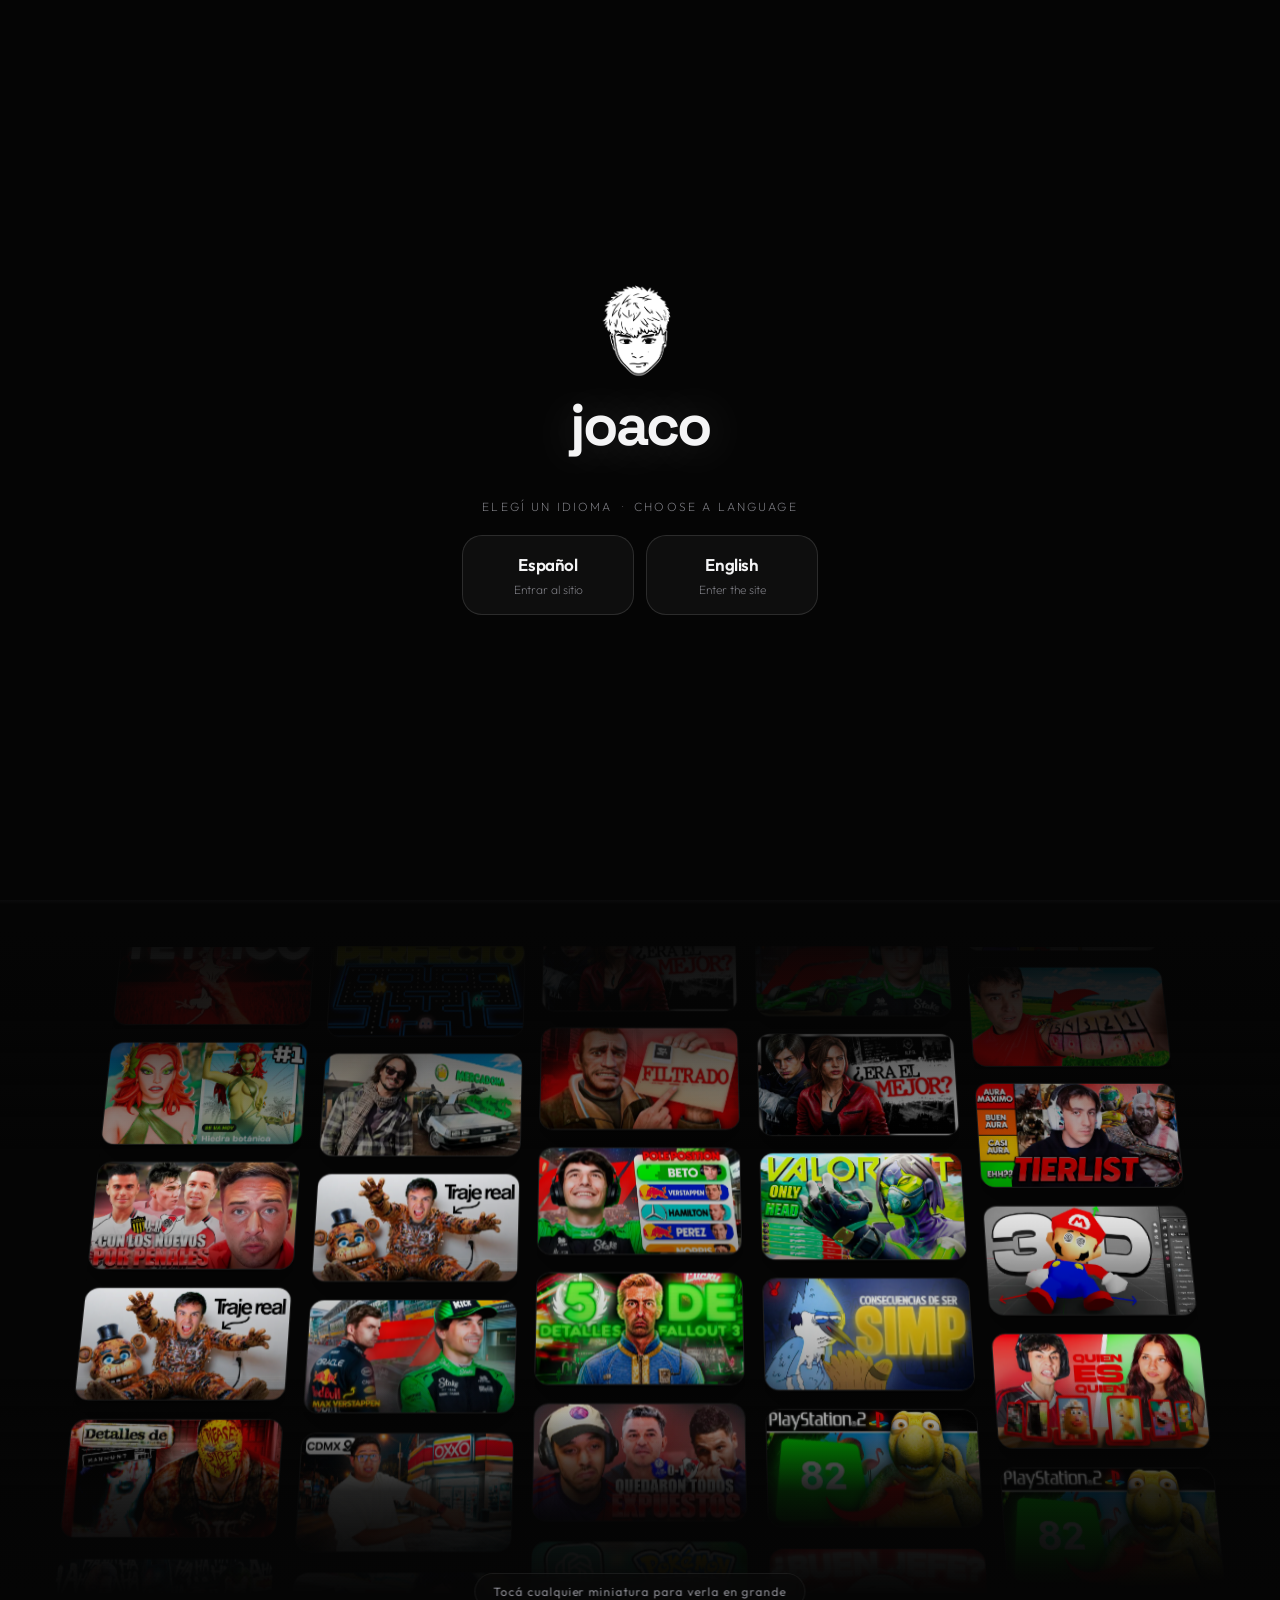
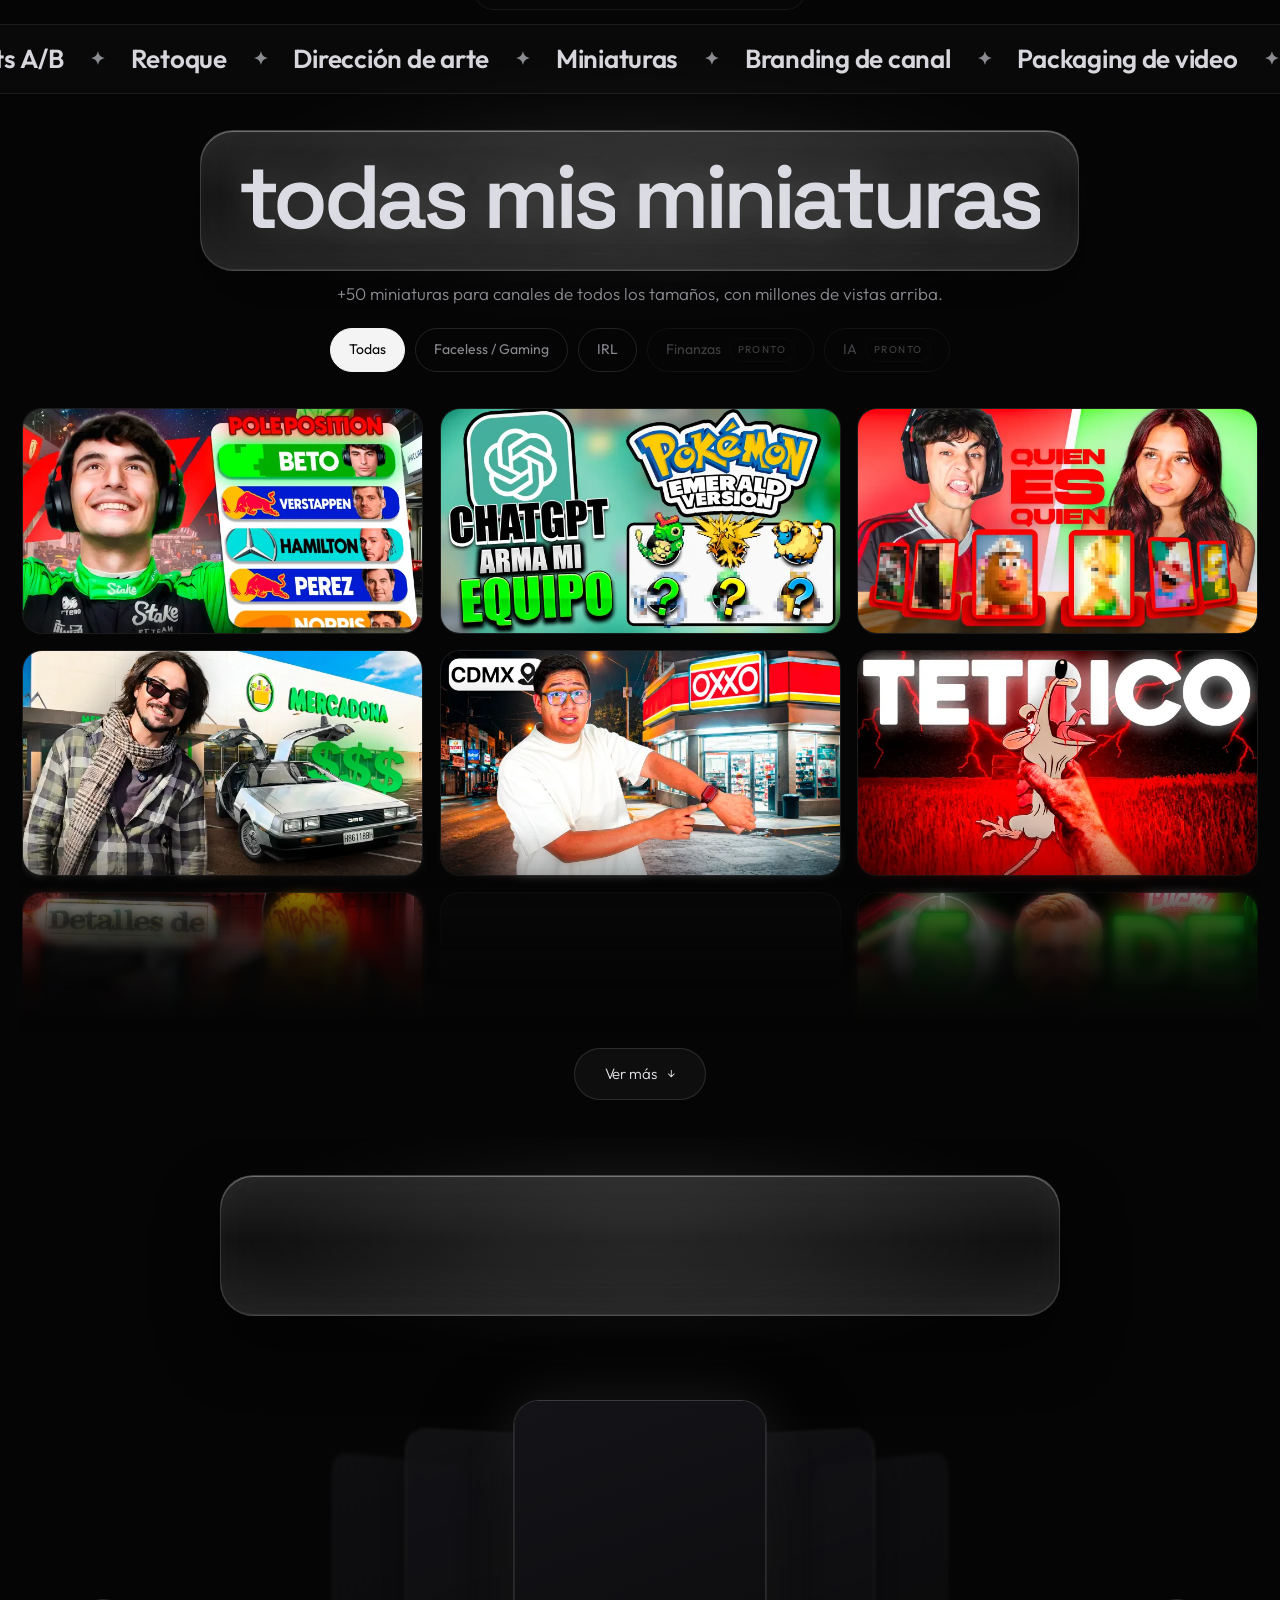
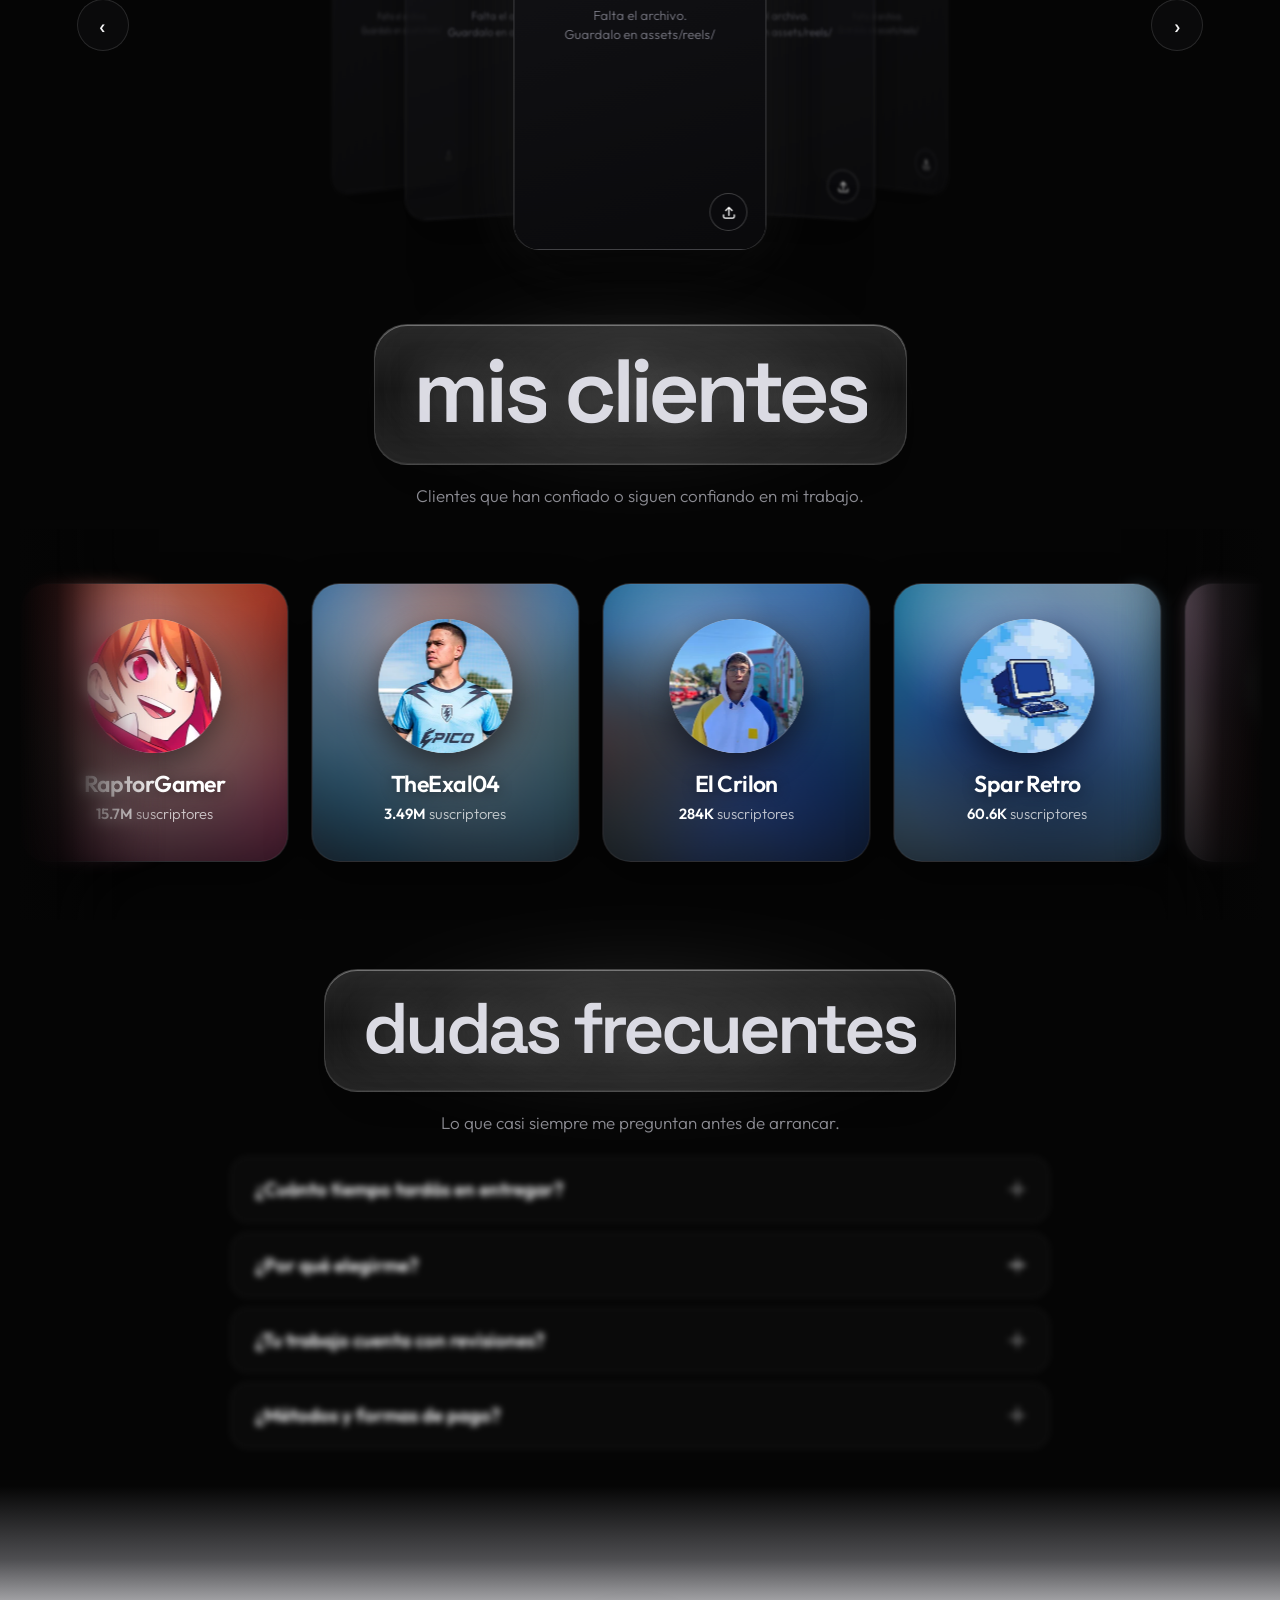
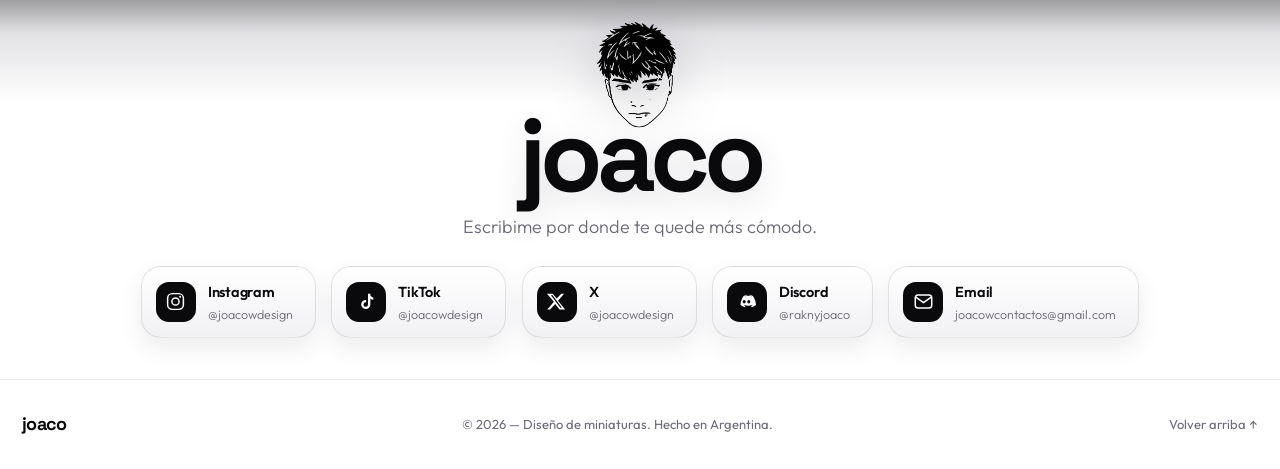
==== commit c92092b9: "Saca el desenfoque y los textos de las miniaturas, cinta arrastrable y volumen en los reels - La gri" ====
--- a/index.html
+++ b/index.html
@@ -296,7 +296,6 @@
       <span class="lb__sheen" aria-hidden="true"></span>
     </figure>
   </div>
-  <figcaption class="lb__caption" id="lbCaption"></figcaption>
   <button class="lb__btn lb__btn--close" id="lbClose" data-i18n-aria="lb.close" aria-label="Cerrar">✕</button>
   <button class="lb__btn lb__btn--prev" id="lbPrev" data-i18n-aria="lb.prev" aria-label="Anterior">‹</button>
   <button class="lb__btn lb__btn--next" id="lbNext" data-i18n-aria="lb.next" aria-label="Siguiente">›</button>
--- a/assets/css/style.css
+++ b/assets/css/style.css
@@ -641,16 +641,6 @@
 }
 .tile:hover .tile__shine{opacity:1;animation:shine 1.1s var(--ease)}
 @keyframes shine{from{transform:translateX(-60%)}to{transform:translateX(60%)}}
-.tile__meta{
-  position:absolute;left:0;right:0;bottom:0;z-index:3;
-  display:flex;align-items:flex-end;justify-content:space-between;gap:12px;
-  padding:18px 20px;
-  background:linear-gradient(transparent,rgba(0,0,0,.82));
-  transform:translateY(12px);opacity:0;transition:all .5s var(--ease);
-}
-.tile:hover .tile__meta{transform:none;opacity:1}
-.tile__meta h3{margin:0;font-size:17px;font-weight:600;letter-spacing:-.01em}
-.tile__meta span{font-size:12px;color:var(--muted);letter-spacing:.14em;text-transform:uppercase}
 
 /* Clientes */
 .clients{padding-top:clamp(6px,1vh,16px);padding-bottom:clamp(8px,1.2vh,18px)}
@@ -666,7 +656,9 @@
   padding:54px 0 58px;
   perspective:900px;
   will-change:transform;
-}
+  touch-action:pan-y;                 /* el dedo arrastra en horizontal, la página sigue scrolleando */
+}
+.rail__track.is-dragging .client{transition:none}
 
 /* desvanecido con blur a los costados */
 .rail::before,.rail::after{
@@ -947,18 +939,6 @@
   100%{opacity:0;transform:translateX(70%)}
 }
 
-.lb__caption{
-  position:absolute;left:50%;bottom:clamp(16px,4vh,42px);z-index:3;
-  transform:translateX(-50%) translateY(10px);
-  display:flex;align-items:center;gap:14px;
-  padding:10px 22px;border-radius:var(--radius);
-  border:1px solid var(--line-soft);background:rgba(10,10,12,.66);backdrop-filter:blur(10px);
-  font-size:14px;color:#dcdce2;white-space:nowrap;max-width:92vw;overflow:hidden;text-overflow:ellipsis;
-  opacity:0;transition:opacity .5s var(--ease) .25s,transform .5s var(--ease) .25s;
-}
-.lb.is-open .lb__caption{opacity:1;transform:translateX(-50%) translateY(0)}
-.lb__caption b{font-weight:600;color:#fff}
-.lb__caption i{font-style:normal;color:var(--muted)}
 
 .lb__btn{
   position:absolute;z-index:4;
@@ -1052,6 +1032,41 @@
 .reel__up:hover{background:#fff;color:#0a0a0c;border-color:transparent;transform:scale(1.06)}
 .reel.is-playing .reel__up{opacity:0;pointer-events:none}
 .reel.has-local .reel__missing{display:none}
+
+/* volumen del reel: sólo en el del medio y si hay video */
+.reel__vol{
+  position:absolute;left:clamp(12px,1.4vw,18px);bottom:clamp(12px,1.4vw,18px);z-index:3;
+  display:flex;align-items:center;gap:8px;
+  padding:5px 12px 5px 6px;border-radius:999px;
+  border:1px solid rgba(255,255,255,.22);
+  background:rgba(12,12,16,.55);backdrop-filter:blur(10px);color:#fff;
+  opacity:0;pointer-events:none;transform:translateY(6px);
+  transition:opacity .35s var(--ease),transform .35s var(--ease);
+}
+.reel.is-active:not(.has-error) .reel__vol{opacity:1;pointer-events:auto;transform:none}
+.reel__vol-btn{display:grid;place-items:center;width:28px;height:28px;border-radius:50%;color:inherit}
+.reel__vol-btn svg{width:17px;height:17px;display:block}
+.reel__vol-btn .reel__vol-off{display:none}
+.reel.is-muted .reel__vol-btn .reel__vol-on{display:none}
+.reel.is-muted .reel__vol-btn .reel__vol-off{display:block}
+
+.reel__vol-range{
+  -webkit-appearance:none;appearance:none;
+  width:76px;height:3px;border-radius:999px;background:rgba(255,255,255,.28);
+  outline:none;cursor:pointer;
+}
+.reel__vol-range::-webkit-slider-thumb{
+  -webkit-appearance:none;appearance:none;
+  width:11px;height:11px;border-radius:50%;background:#fff;border:0;
+  box-shadow:0 2px 6px rgba(0,0,0,.5);
+  transition:transform .2s var(--ease);
+}
+.reel__vol-range:hover::-webkit-slider-thumb{transform:scale(1.18)}
+.reel__vol-range::-moz-range-thumb{
+  width:11px;height:11px;border-radius:50%;background:#fff;border:0;
+  box-shadow:0 2px 6px rgba(0,0,0,.5);
+}
+.reel__vol-range::-moz-range-track{height:3px;border-radius:999px;background:rgba(255,255,255,.28)}
 
 /* aviso cuando todavía no está el archivo */
 .reel__missing{
@@ -1178,7 +1193,12 @@
 [data-theme="light"] .reel.is-active{box-shadow:0 34px 80px rgba(10,10,30,.24),0 0 50px rgba(10,10,30,.1);border-color:rgba(10,10,20,.22)}
 [data-theme="light"] .reel__missing{background:linear-gradient(160deg,#e7e7ec,#dcdce3);color:#6a6a74}
 [data-theme="light"] .reel__play,
+[data-theme="light"] .reel__vol,
 [data-theme="light"] .reel__up{background:rgba(255,255,255,.78);border-color:rgba(10,10,20,.14);color:#0a0a0c}
+[data-theme="light"] .reel__vol-range{background:rgba(10,10,20,.26)}
+[data-theme="light"] .reel__vol-range::-webkit-slider-thumb{background:#0a0a0c}
+[data-theme="light"] .reel__vol-range::-moz-range-thumb{background:#0a0a0c}
+[data-theme="light"] .reel__vol-range::-moz-range-track{background:rgba(10,10,20,.26)}
 [data-theme="light"] .reel:hover .reel__play{background:#0a0a0c;color:#fff}
 [data-theme="light"] .reel__up:hover{background:#0a0a0c;color:#fff}
 [data-theme="light"] .cf__arrow{background:rgba(255,255,255,.82);border-color:rgba(10,10,20,.16);color:#0a0a0c}
@@ -1208,9 +1228,9 @@
 /* botón del tema */
 .theme-btn{display:grid;place-items:center;width:38px;height:38px;padding:0;line-height:0}
 .theme-btn svg{width:17px;height:17px;display:block}
-.theme-btn__moon{display:none}
-[data-theme="light"] .theme-btn__sun{display:none}
-[data-theme="light"] .theme-btn__moon{display:block}
+.theme-btn .theme-btn__moon{display:none}
+[data-theme="light"] .theme-btn .theme-btn__sun{display:none}
+[data-theme="light"] .theme-btn .theme-btn__moon{display:block}
 
 /* ---------------- Responsive ---------------- */
 @media (max-width:1080px){
@@ -1253,7 +1273,6 @@
   .lb__btn{width:44px;height:44px}
   .lb__btn--prev{left:8px}
   .lb__btn--next{right:8px}
-  .lb__caption{font-size:12px;padding:8px 16px;gap:8px}
   .cf{height:clamp(360px,56vh,460px)}
   .reel{height:clamp(320px,50vh,420px);border-radius:18px}
   .cf__arrow{width:42px;height:42px;font-size:21px}
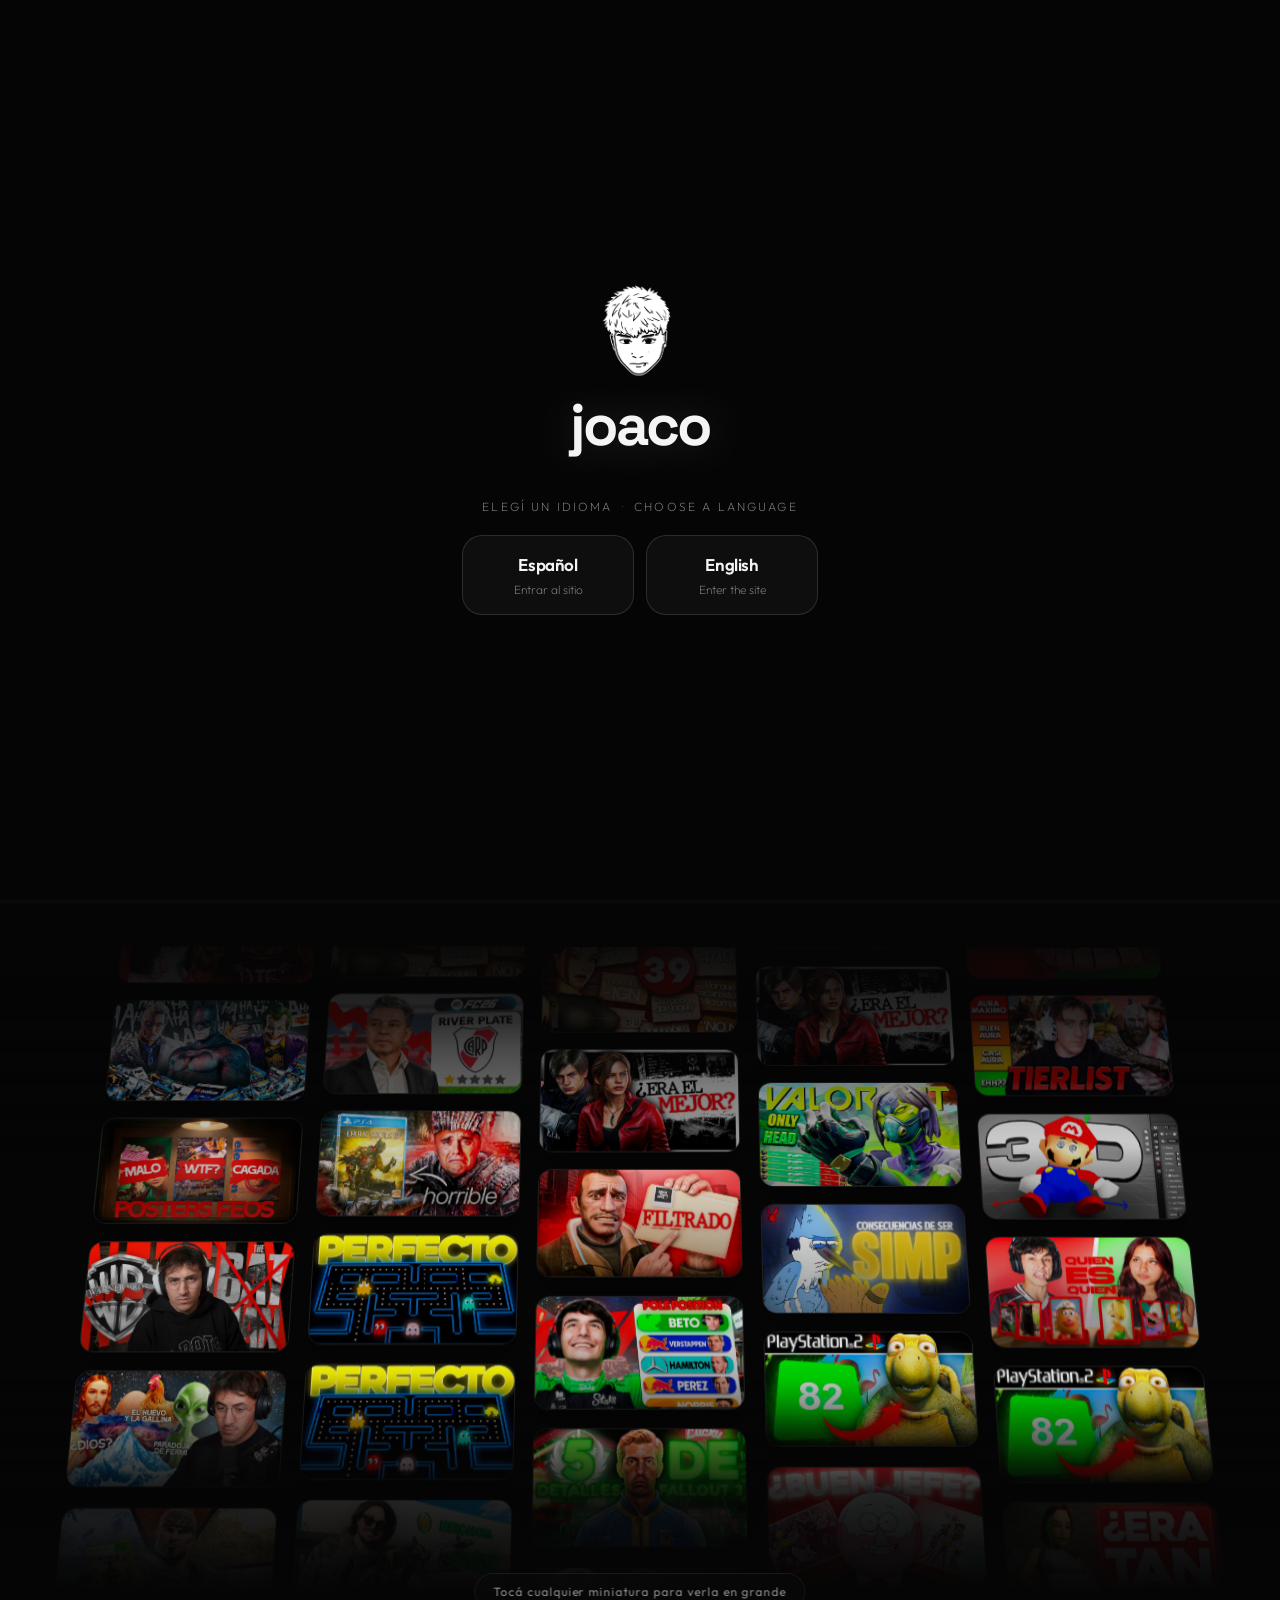
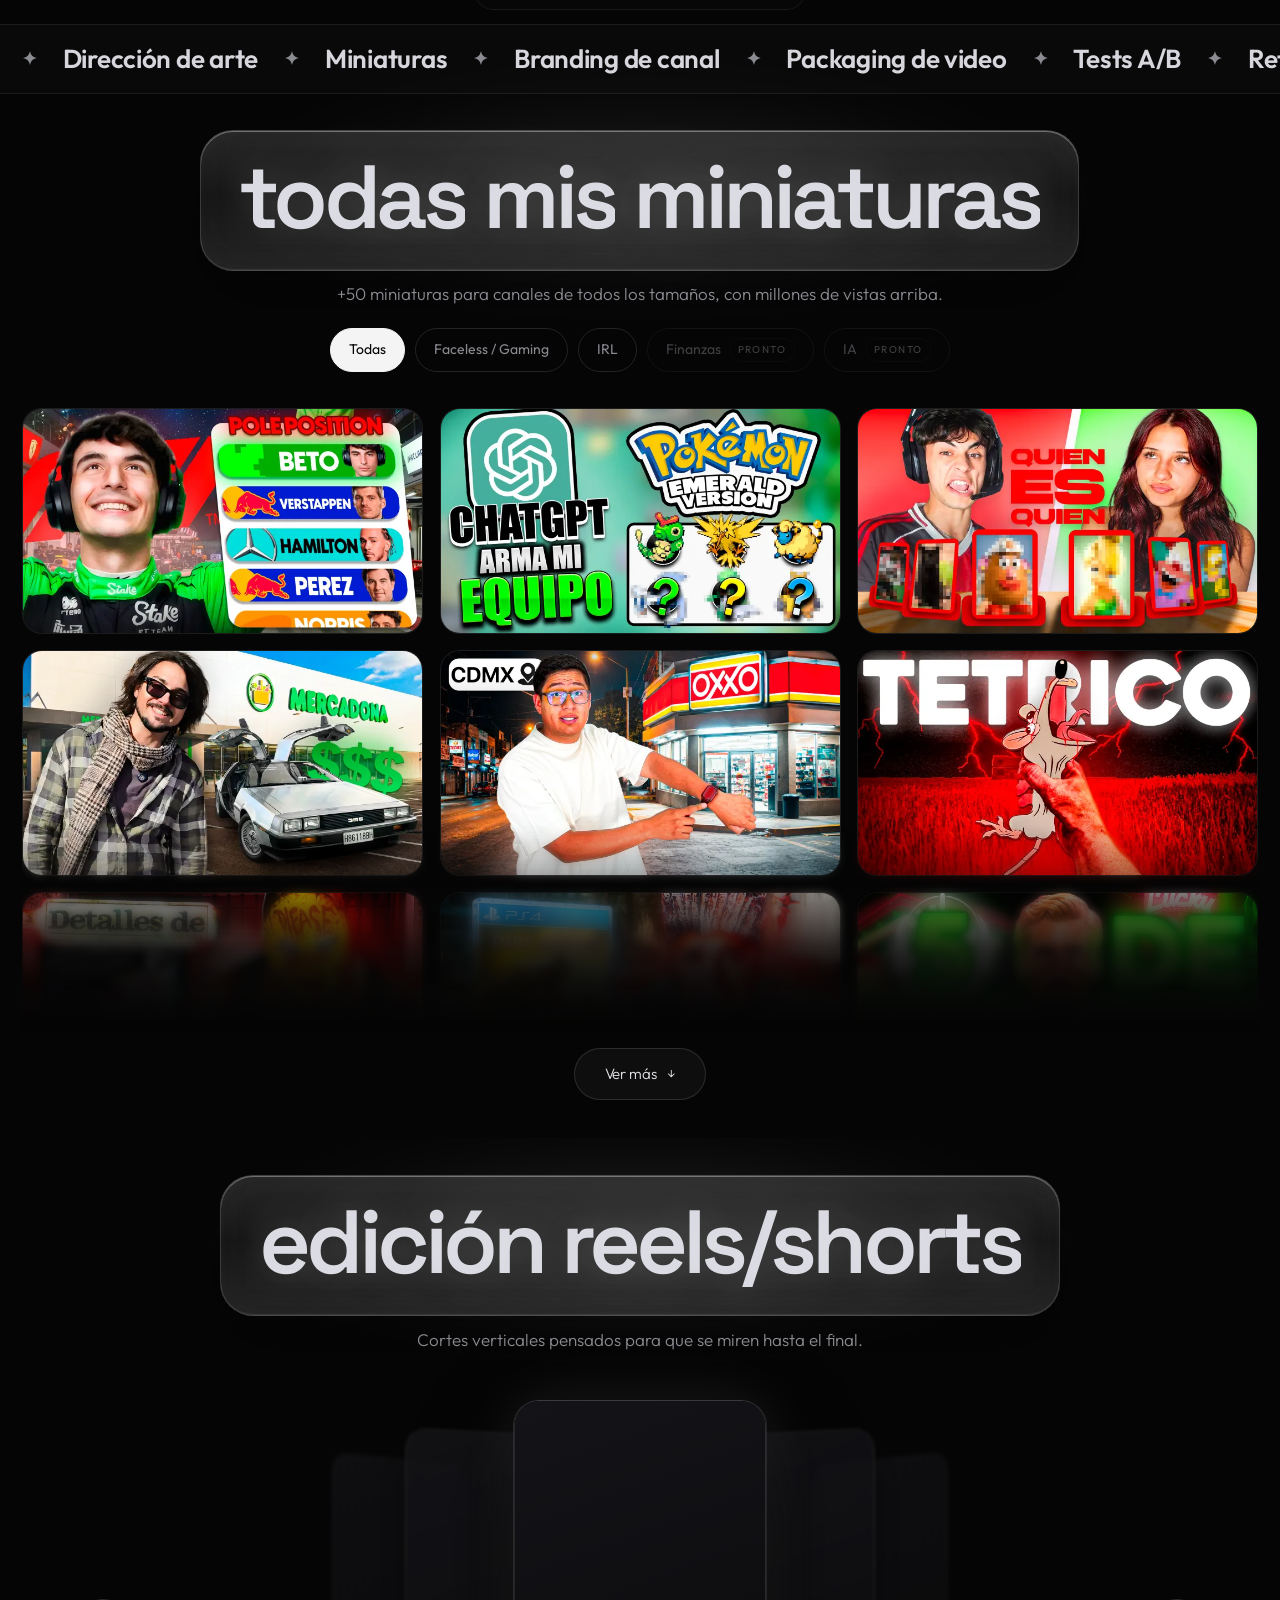
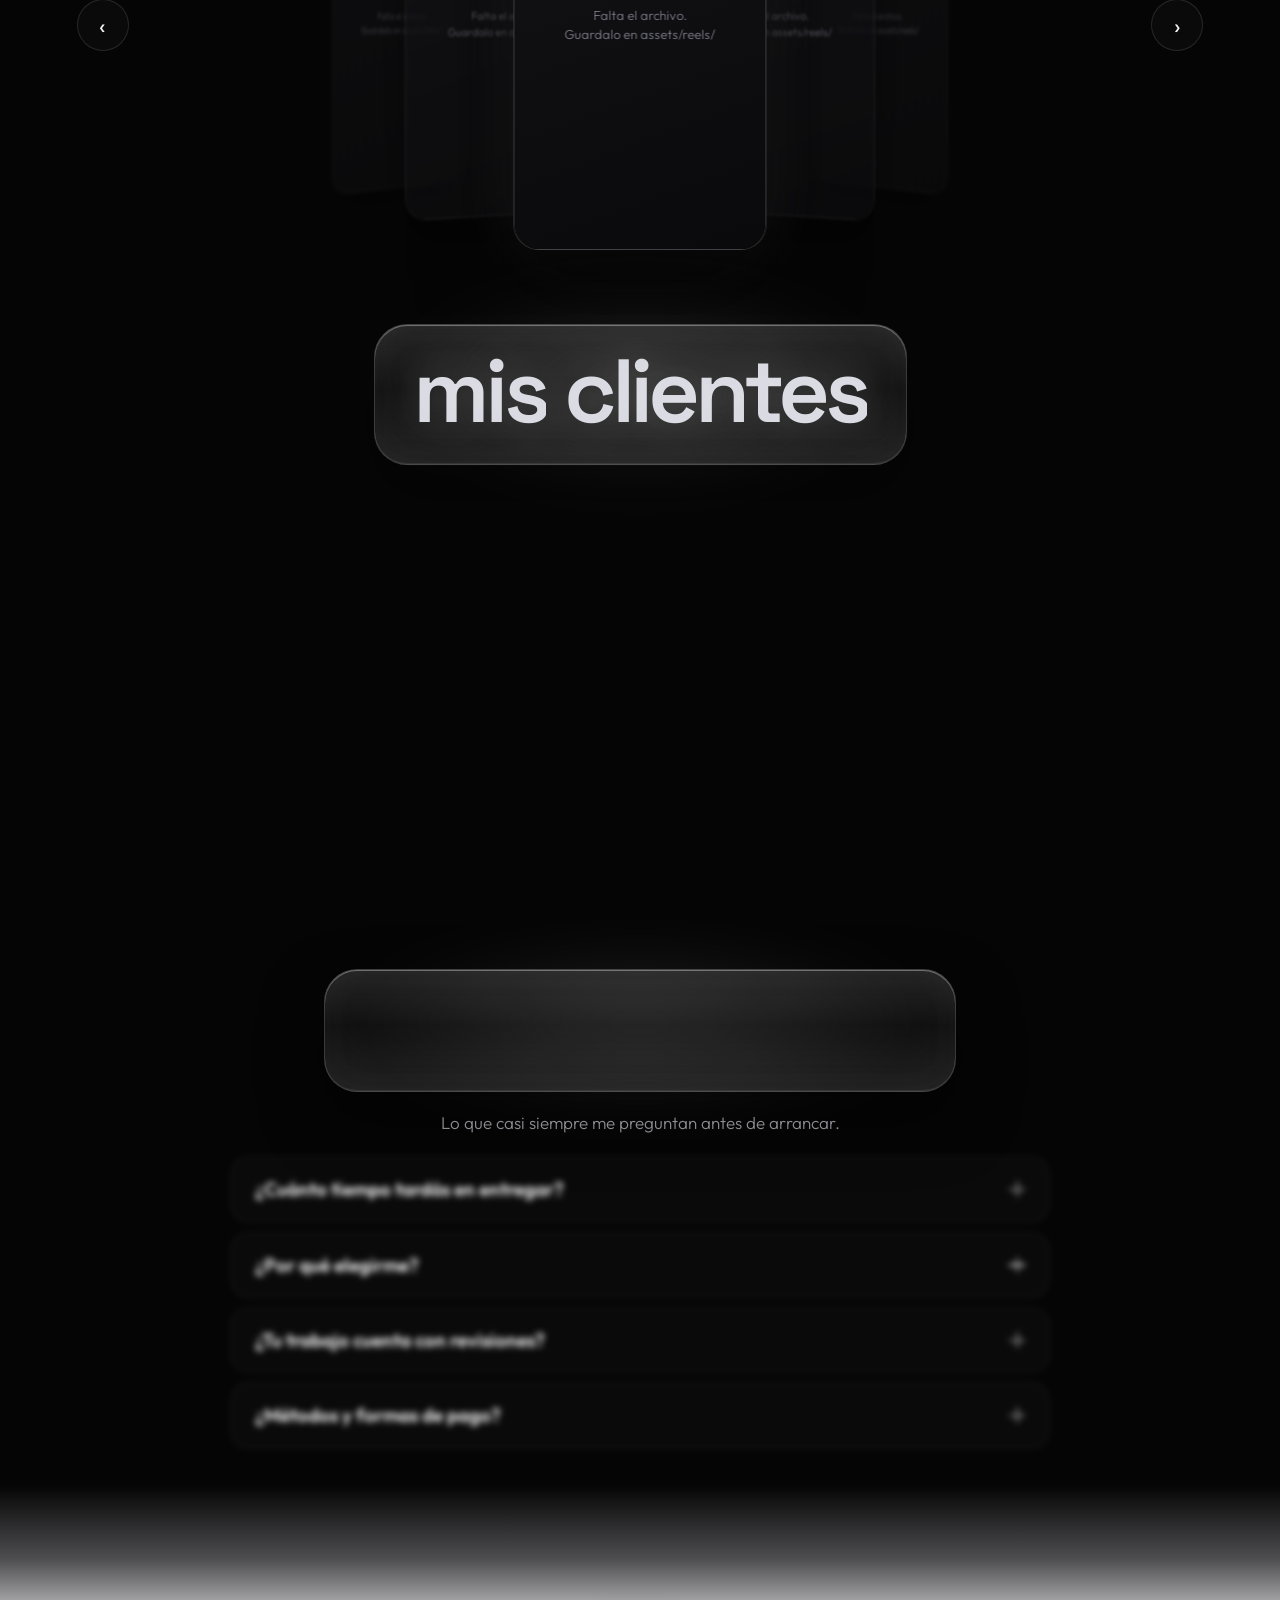
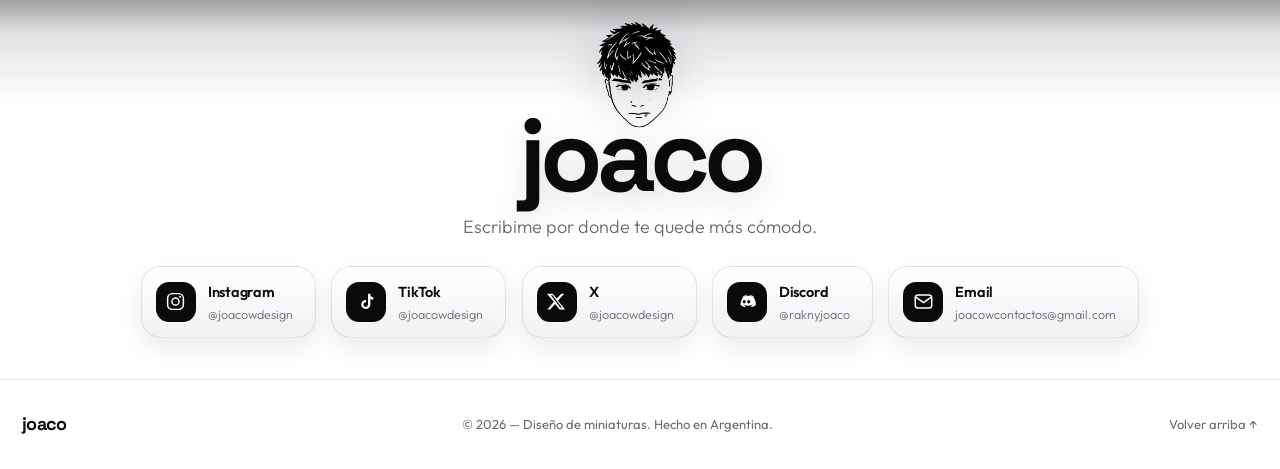
==== commit b8ff7493: "Agrega la tarjeta del link con banner (Open Graph) Faltaba og:image, así que al pegar el link sólo s" ====
--- a/index.html
+++ b/index.html
@@ -6,9 +6,33 @@
 <title>Joaco — Diseño de miniaturas</title>
 <meta name="description" content="Diseño profesional de miniaturas, branding de canal y packaging de video para el nicho o la temática que quieras." />
 <meta name="theme-color" content="#ffffff" />
-<meta property="og:title" content="Joaco — Diseño de miniaturas" />
-<meta property="og:description" content="Trabajos, proceso y agenda para tu próximo video." />
+<!-- ===================================================================
+     TARJETA DEL LINK (Discord, WhatsApp, X, Telegram…)
+
+     >>> CAMBIÁ "https://tu-sitio.netlify.app" por tu dominio real. <<<
+     Está 3 veces acá abajo. Sin eso, la imagen no aparece.
+
+     El banner sale de assets/og/banner.png. Cuando tengas el GIF
+     animado, guardalo como assets/og/banner.gif y cambiá las dos
+     líneas que dicen banner.png por banner.gif.
+     =================================================================== -->
+<meta property="og:site_name" content="joaco" />
 <meta property="og:type" content="website" />
+<meta property="og:locale" content="es_AR" />
+<meta property="og:url" content="https://tu-sitio.netlify.app/" />
+<meta property="og:title" content="Joaco — Thumbnailer &amp; Video editor" />
+<meta property="og:description" content="+6 años de experiencia real. Miniaturas y edición de video para creadores." />
+<meta property="og:image" content="https://tu-sitio.netlify.app/assets/og/banner.png" />
+<meta property="og:image:width" content="722" />
+<meta property="og:image:height" content="372" />
+<meta property="og:image:alt" content="Joaco — Thumbnailer &amp; Video editor" />
+
+<!-- summary_large_image es lo que hace que la imagen salga GRANDE abajo
+     del texto en vez de chiquita al costado -->
+<meta name="twitter:card" content="summary_large_image" />
+<meta name="twitter:title" content="Joaco — Thumbnailer &amp; Video editor" />
+<meta name="twitter:description" content="+6 años de experiencia real. Miniaturas y edición de video para creadores." />
+<meta name="twitter:image" content="https://tu-sitio.netlify.app/assets/og/banner.png" />
 <link rel="icon" href="assets/brand/joaco-logo.webp" />
 <link rel="preconnect" href="https://fonts.googleapis.com" />
 <link rel="preconnect" href="https://fonts.gstatic.com" crossorigin />
--- a/assets/css/style.css
+++ b/assets/css/style.css
@@ -139,7 +139,8 @@
 }
 
 .cursor,.cursor-dot{
-  position:fixed;top:0;left:0;z-index:900;pointer-events:none;
+  /* por encima de todo, la portada incluida (z-index 999), si no ahí no se ve */
+  position:fixed;top:0;left:0;z-index:1200;pointer-events:none;
   border-radius:50%;mix-blend-mode:difference;
   opacity:0;transition:opacity .3s ease,width .3s var(--ease),height .3s var(--ease);
 }
@@ -1020,18 +1021,6 @@
 .reel.is-playing .reel__play{opacity:0;pointer-events:none}
 
 /* subir un archivo para verlo en el momento */
-.reel__up{
-  position:absolute;right:clamp(12px,1.4vw,18px);bottom:clamp(12px,1.4vw,18px);z-index:3;
-  display:grid;place-items:center;width:38px;height:38px;border-radius:50%;
-  border:1px solid rgba(255,255,255,.22);
-  background:rgba(12,12,16,.55);backdrop-filter:blur(10px);
-  color:#fff;cursor:pointer;
-  transition:background .3s ease,color .3s ease,transform .3s var(--ease),border-color .3s ease;
-}
-.reel__up svg{width:17px;height:17px}
-.reel__up:hover{background:#fff;color:#0a0a0c;border-color:transparent;transform:scale(1.06)}
-.reel.is-playing .reel__up{opacity:0;pointer-events:none}
-.reel.has-local .reel__missing{display:none}
 
 /* volumen del reel: sólo en el del medio y si hay video */
 .reel__vol{
@@ -1193,14 +1182,12 @@
 [data-theme="light"] .reel.is-active{box-shadow:0 34px 80px rgba(10,10,30,.24),0 0 50px rgba(10,10,30,.1);border-color:rgba(10,10,20,.22)}
 [data-theme="light"] .reel__missing{background:linear-gradient(160deg,#e7e7ec,#dcdce3);color:#6a6a74}
 [data-theme="light"] .reel__play,
-[data-theme="light"] .reel__vol,
-[data-theme="light"] .reel__up{background:rgba(255,255,255,.78);border-color:rgba(10,10,20,.14);color:#0a0a0c}
+[data-theme="light"] .reel__vol{background:rgba(255,255,255,.78);border-color:rgba(10,10,20,.14);color:#0a0a0c}
 [data-theme="light"] .reel__vol-range{background:rgba(10,10,20,.26)}
 [data-theme="light"] .reel__vol-range::-webkit-slider-thumb{background:#0a0a0c}
 [data-theme="light"] .reel__vol-range::-moz-range-thumb{background:#0a0a0c}
 [data-theme="light"] .reel__vol-range::-moz-range-track{background:rgba(10,10,20,.26)}
 [data-theme="light"] .reel:hover .reel__play{background:#0a0a0c;color:#fff}
-[data-theme="light"] .reel__up:hover{background:#0a0a0c;color:#fff}
 [data-theme="light"] .cf__arrow{background:rgba(255,255,255,.82);border-color:rgba(10,10,20,.16);color:#0a0a0c}
 [data-theme="light"] .cf__arrow:hover{background:#0a0a0c;color:#fff;border-color:#0a0a0c}
 [data-theme="light"] .client__veil{
